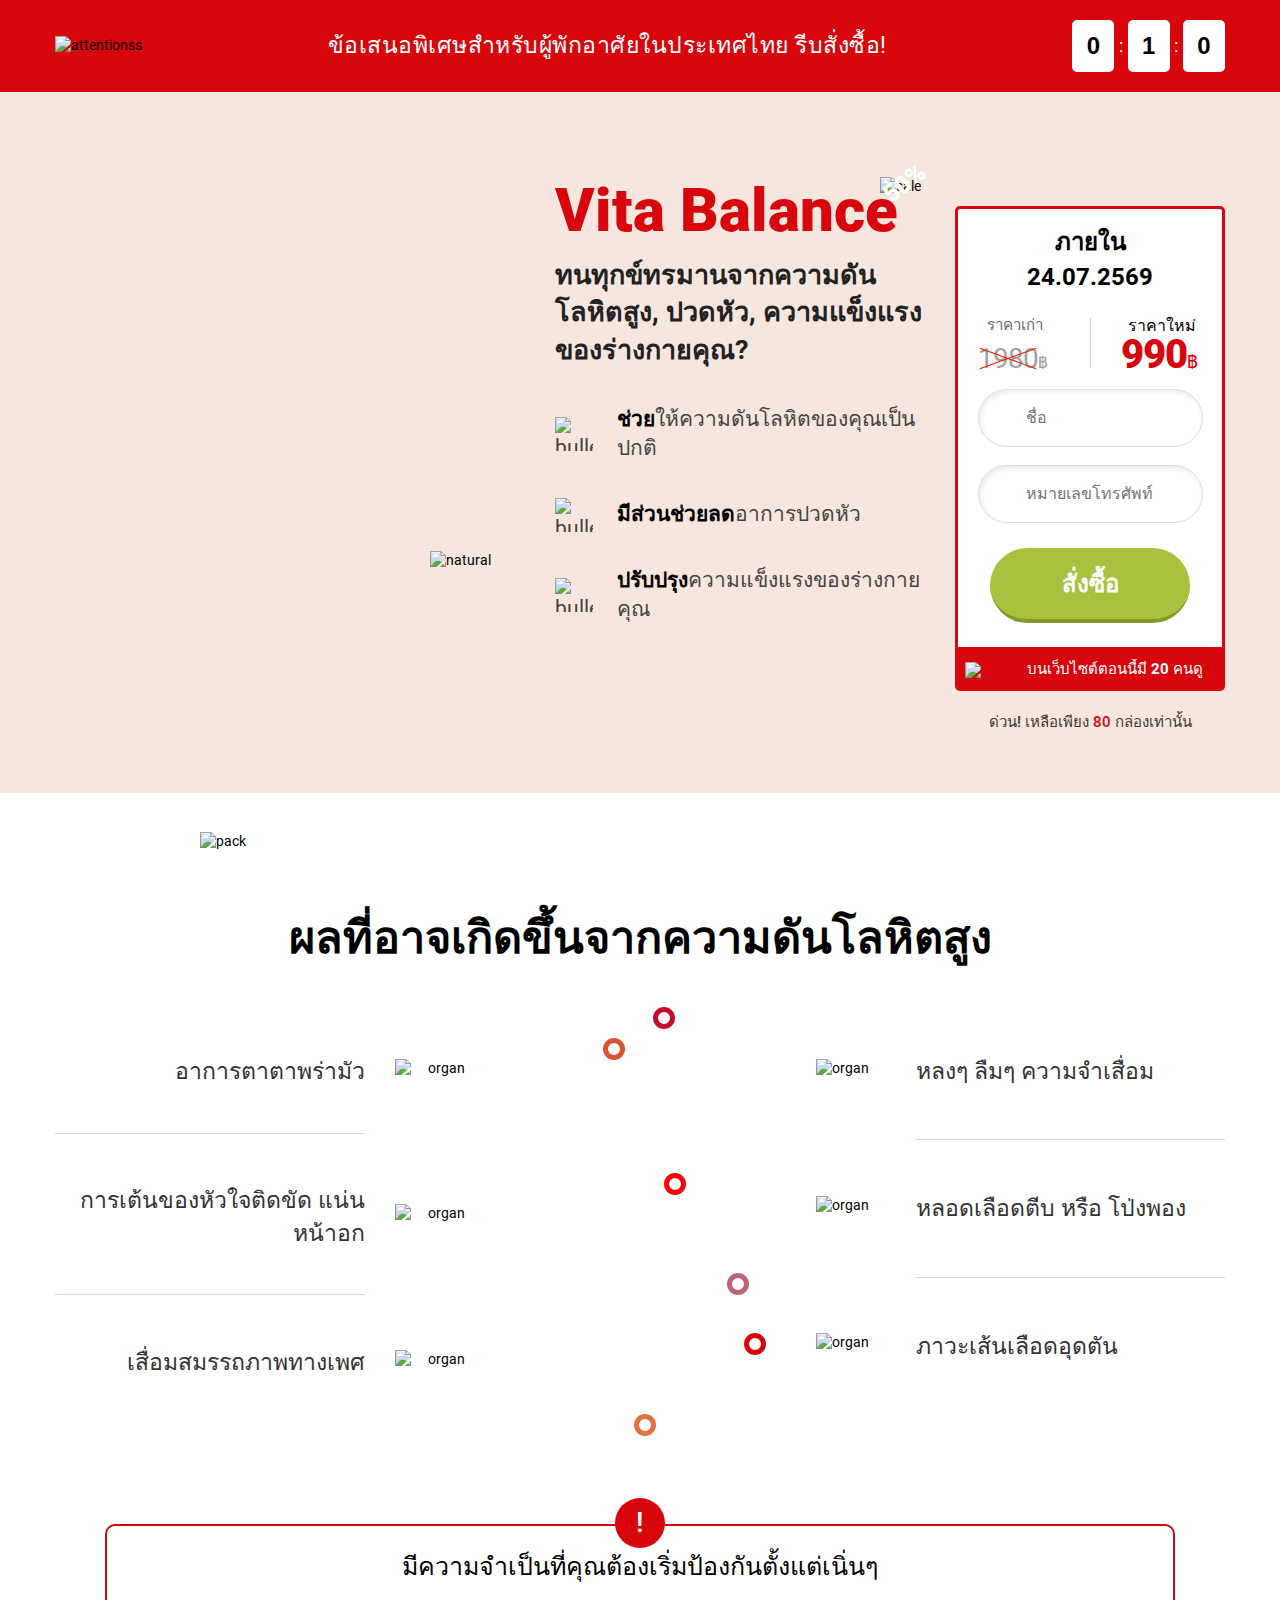
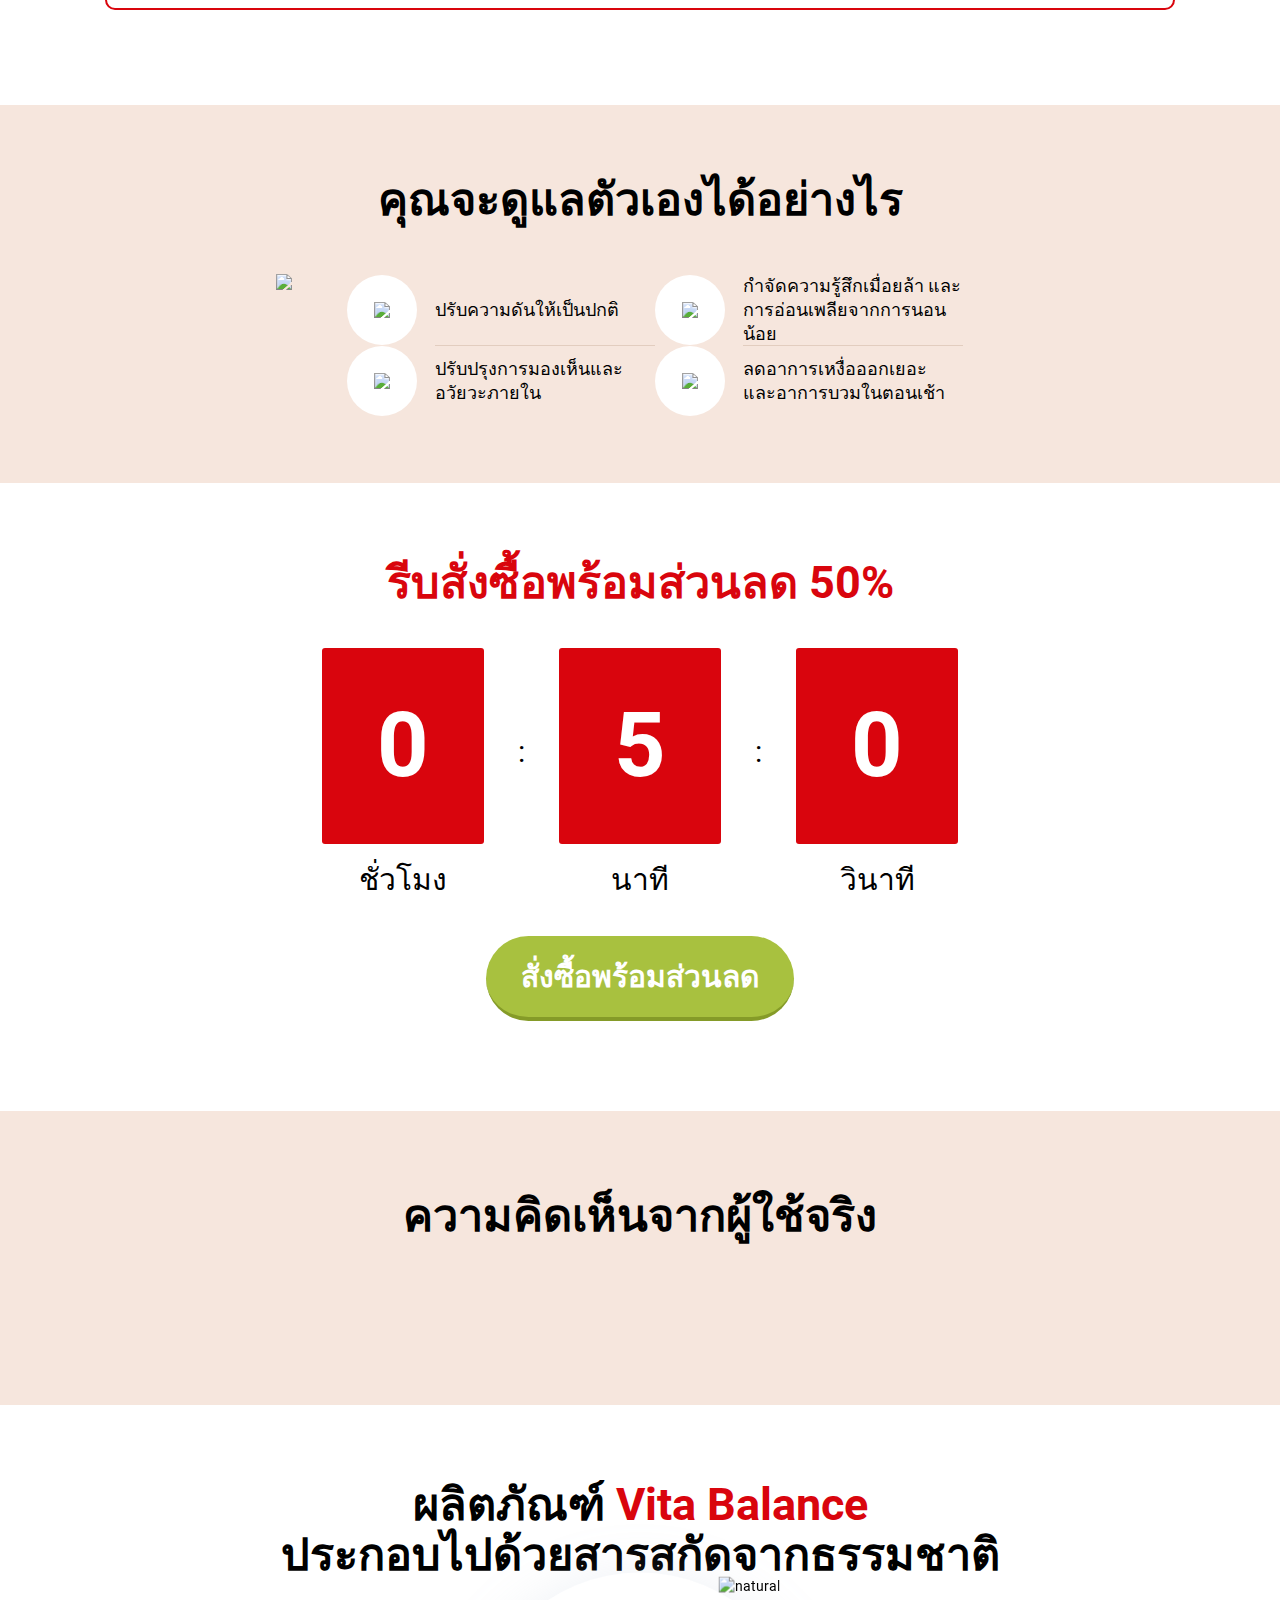
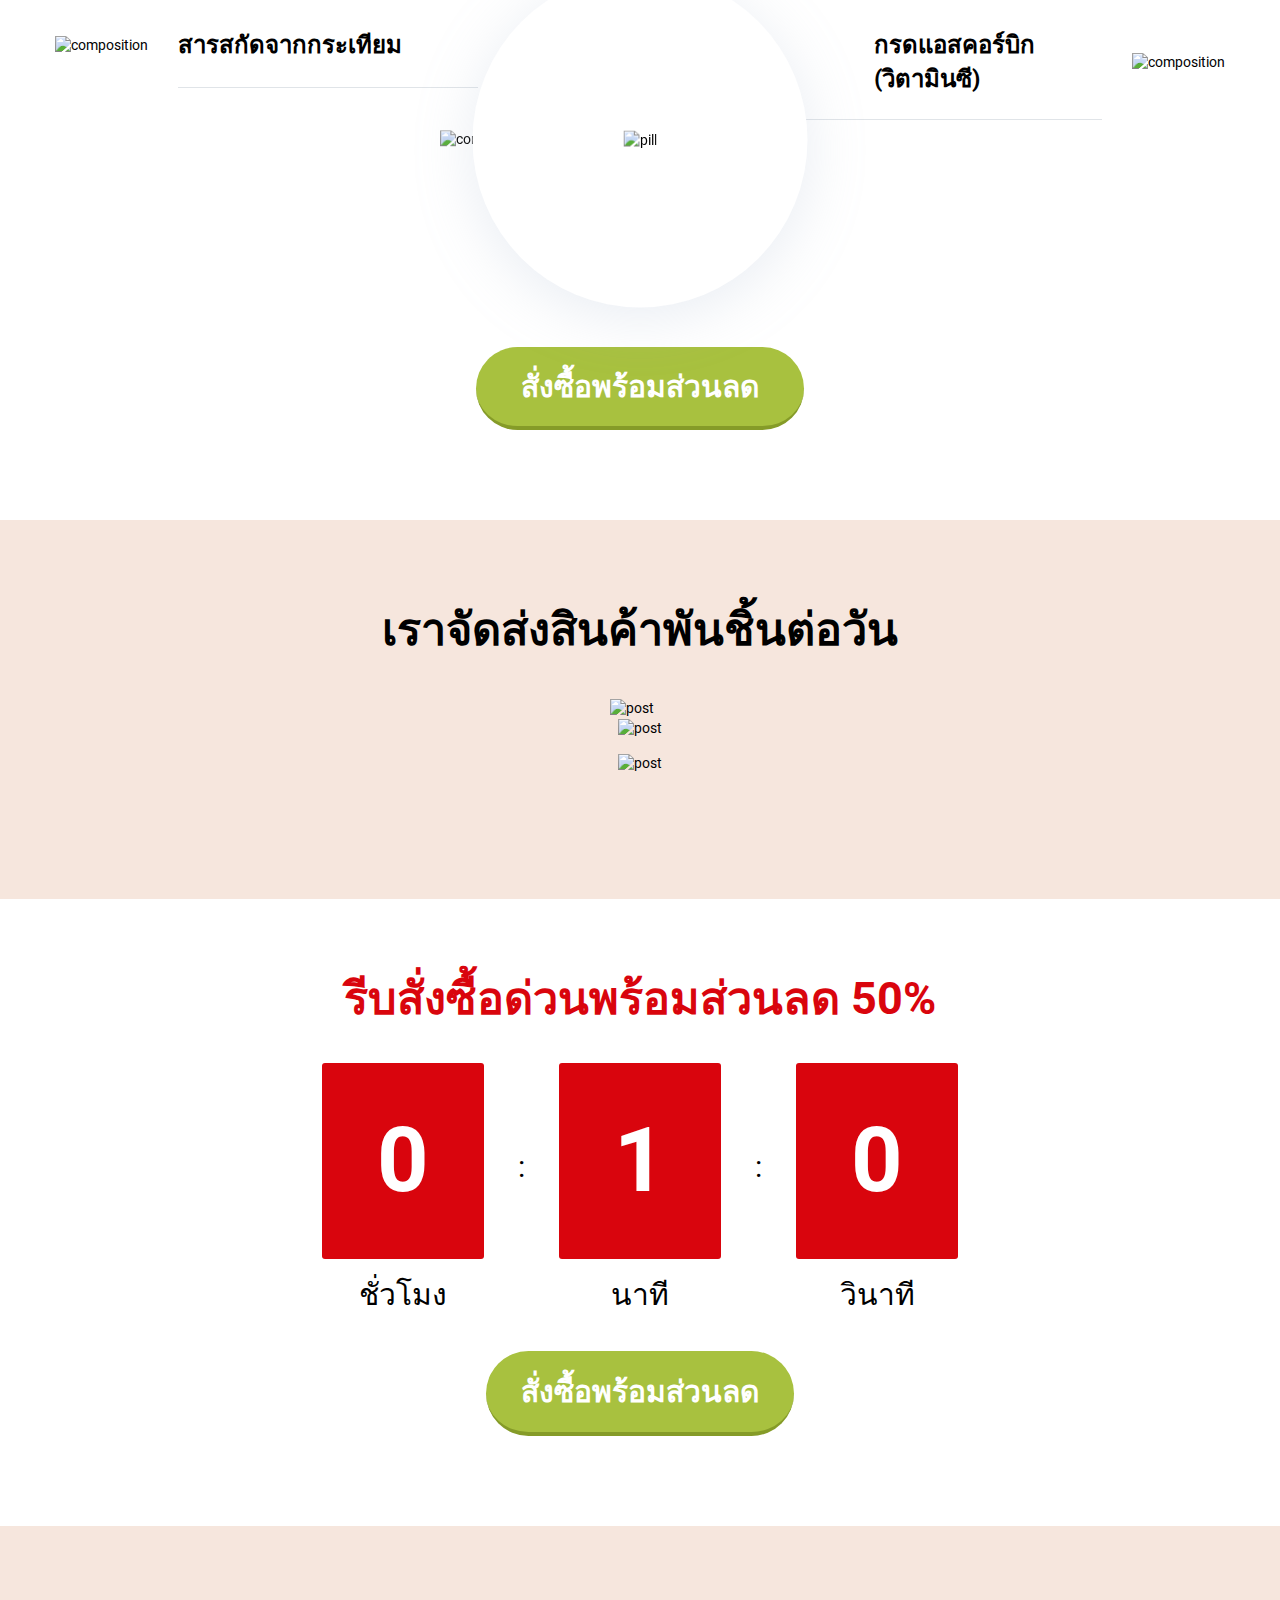
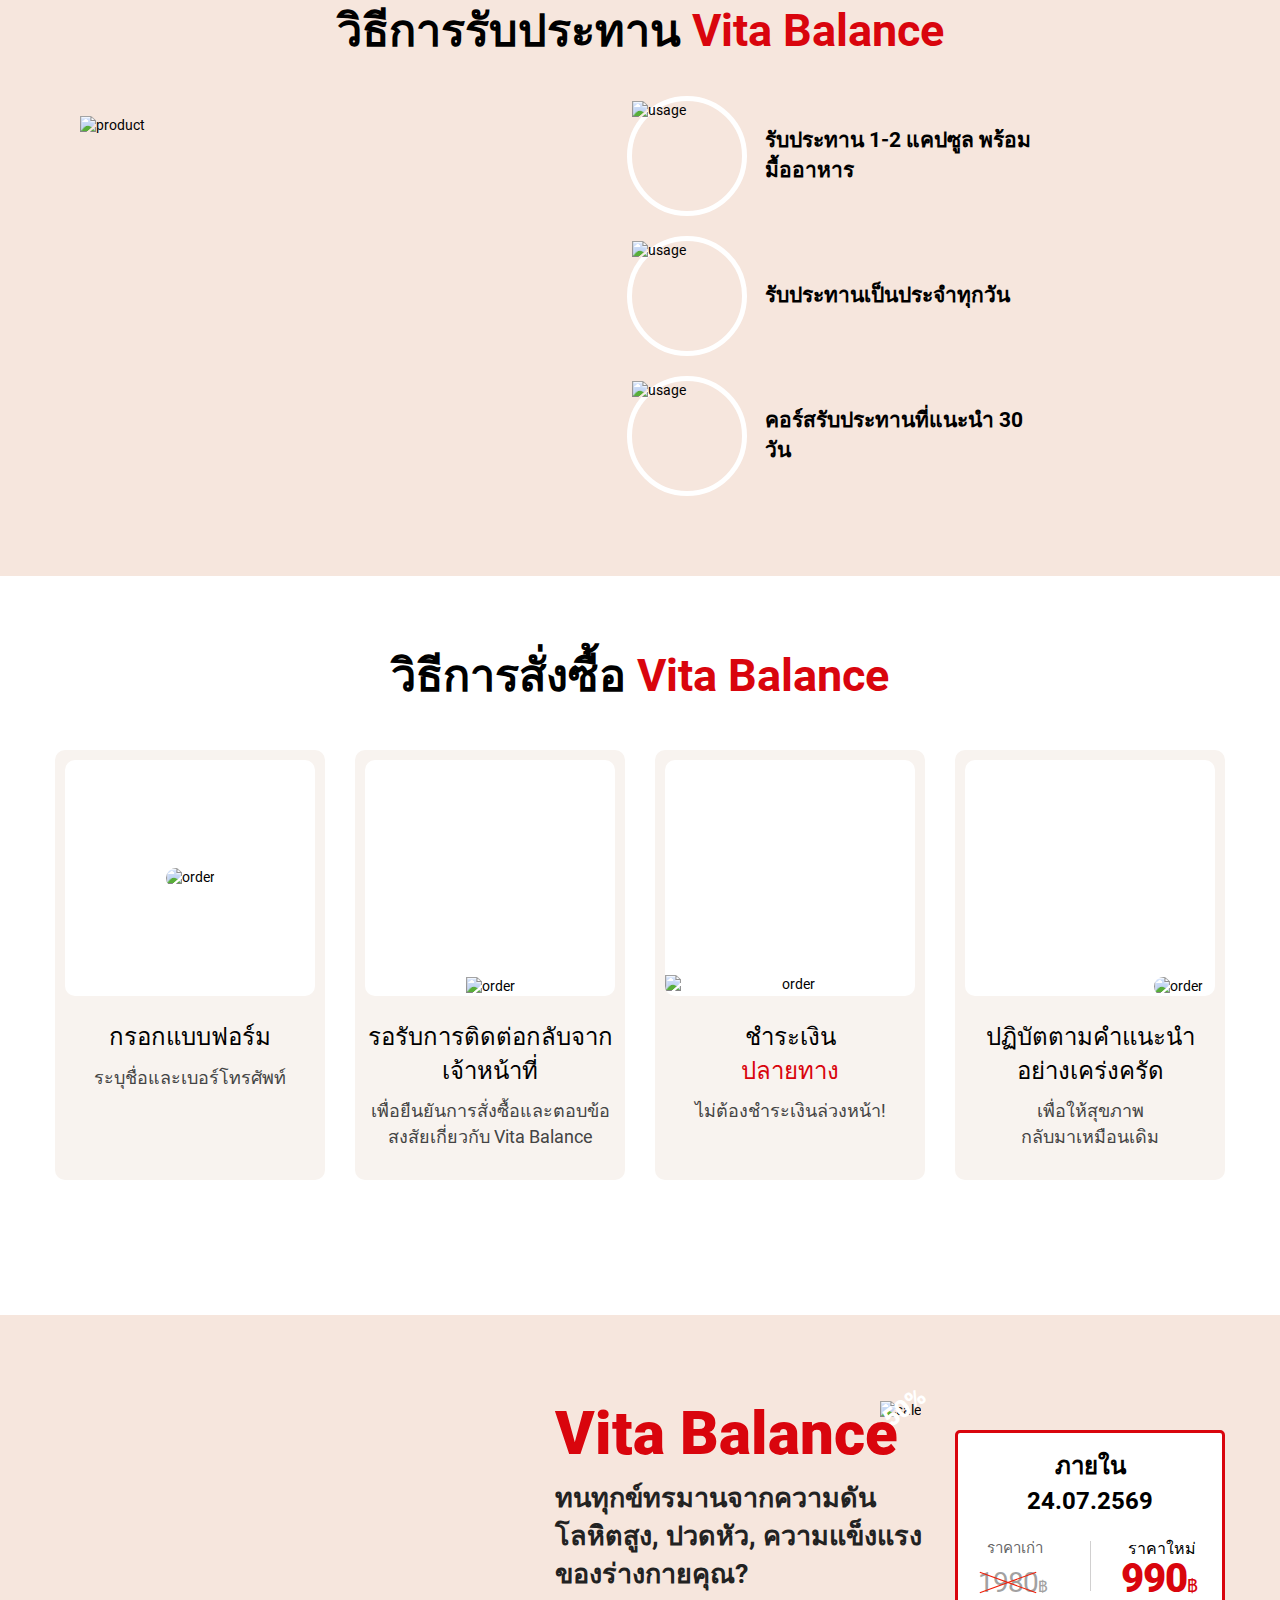
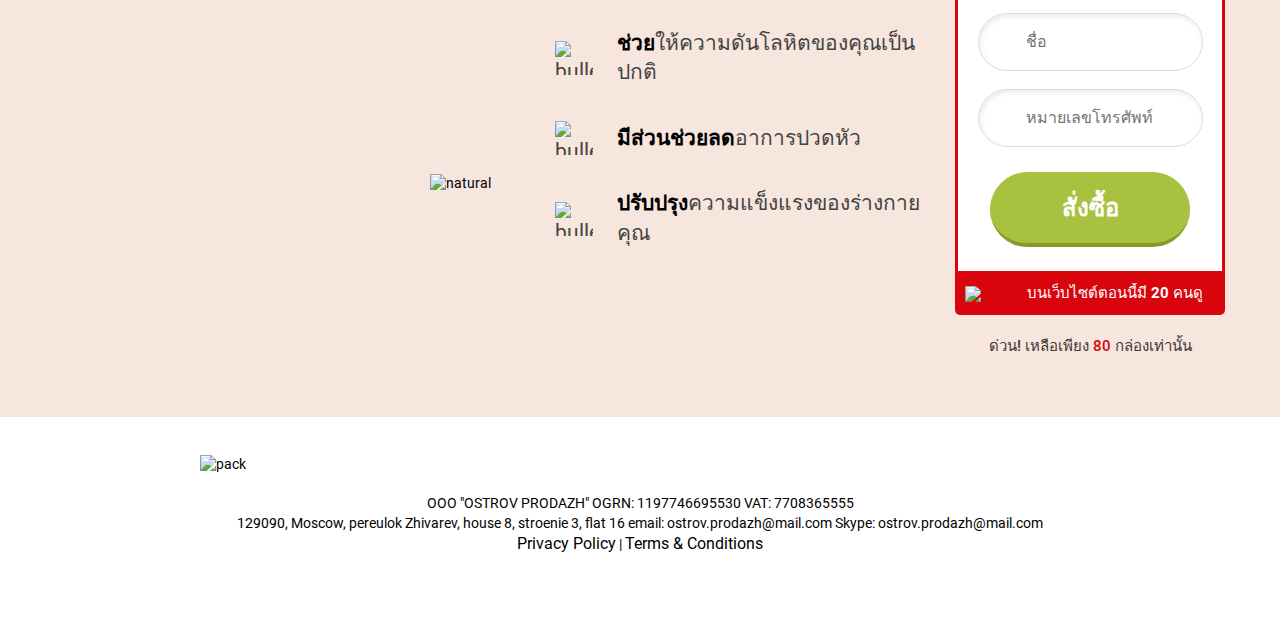
==== index.html @ ed090618 "1" ====
<!DOCTYPE html>
<html lang="th">
   <head>

<script src="js/jquery.min_1.js"></script>

    <script>
    function set_validator_errors(){
        orderValidator.errorTitle = 'โปรดแก้ไขข้อผิดพลาดต่อไปนี้'; 

        orderValidator.errorNameField = 'ชื่อ'; 
        orderValidator.errorNameMess = 'ใส่ชื่อของคุณ'; 
        
        orderValidator.errorPhoneField = 'หมายเลขโทรศัพท์'; 
        orderValidator.errorPhoneMess = 'ป้อนหมายเลขโทรศัพท์ที่ถูกต้อง'; 
        
        orderValidator.errorAddress = 'ป้อนที่อยู่ที่ถูกต้อง'; 
        orderValidator.errorRequired = 'ช่องที่ต้องกรอก'; 
        orderValidator.errorMaxLength = 'อักขระสูงสุด {1} ตัวที่ถูกต้อง'; 
        orderValidator.errorMinLength = 'อักขระขั้นต่ำ {1} ตัวที่ถูกต้อง'; 
        orderValidator.errorEmailField = 'อีเมล';
        orderValidator.errorEmail = 'ระบุอีเมลไม่ถูกต้อง';
        }
    </script>
    
<script>



    
    setOffer: function (offerId) {
        if (offerId == this._setOfferId) {
            return ;
        }
        this._setOfferId = offerId;
        if (offerId) {
            var offer = app.offers[offerId];
            var previousOffer = app.currentOffer;
            app.currentOffer = offer;
            var event = this.jq.Event("offerchange");
            event.previousOffer = previousOffer;
            event.currentOffer = app.currentOffer;
            this.jq(document).trigger(event);
            this.updatePage(offer);
        } else {
            $('input[name=country]').val('');
        }
    },
    
    updatePage: function(offer) {
        $('x-newprice').html(offer.price);
        $('x-oldprice').html(offer.price2);
        $('x-currency').html(offer.currency.name);
        $('input[name=offer], select[name=offer]').val(offer.id);
        $('input[name=country]').val(offer.country.code);
    },

    blockForm: function() {
        // Блокируем кнопки при отправке формы
        $('input[type=submit]', $(this)).prop( 'disabled', true ).attr( 'disabled', true );
        $('button', $(this)).prop( 'disabled', true ).attr( 'disabled', true );
        app.incompleteOrder.lock = true;
        clearTimeout(app.incompleteOrder.timer);
    },

    unblockForm: function() {
        $('input[type=submit]', $(this)).prop( 'disabled', false ).attr( 'disabled', false );
        $('button[type=submit]', $(this)).prop( 'disabled', false ).attr( 'disabled', false );
        app.incompleteOrder.lock = false;
        clearTimeout(app.incompleteOrder.timer);
    }

};


</script><script src="js/form.validate.js"></script>
<script src="js/form.incomplete.js"></script>
<script src="js/main2.js"></script>



      
      <meta charset="UTF-8">
      <meta name="viewport" content="width=device-width, initial-scale=1.0">
      <meta http-equiv="X-UA-Compatible" content="ie=edge">
      <meta name="theme-color" content="#ffffff">
      <title>
         ซื้อ Vita Balance ได้ในราคาไม่แพง ราคา ความเห็นของผู้ใช้ สั่งซื้อ Vita Balance เลยตอนนี้
      </title>
      <link rel="shortcut icon" href="favicon.ico" type="">
      <link rel="stylesheet" href="css/style.min.css">
      <link rel="stylesheet" href="css/css_1.css">
      <link href="css/css.css" rel="stylesheet">
      
     <script src="js/jquery.min.js"></script>
   </head>
   <body class="timer-different" data-invalid-name-text="กรุณาระบุชื่อที่ถูกต้อง" data-invalid-phone-text="กรุณาระบุหมายเลขโทรศัพท์ที่ถูกต้อง ไม่เช่นนั้นเราจะไม่สามารถติดต่อกับคุณได้">
       
      <section class="attention-banner">
         <div class="container">
            <img src="images/att-tick.png" alt="attentionss">
            <p>
               ข้อเสนอพิเศษสำหรับผู้พักอาศัยในประเทศไทย รีบสั่งซื้อ!
            </p>
            <div class="attention__timer timer">
               <div class="timer__container">
                  <div class="timer__box">
                     <span class="timer__item hours"></span>
                  </div>
                  <div class="timer__separator">:</div>
                  <div class="timer__box">
                     <span class="timer__item minutes"></span>
                  </div>
                  <div class="timer__separator">:</div>
                  <div class="timer__box">
                     <span class="timer__item last seconds"></span>
                  </div>
               </div>
            </div>
         </div>
      </section>
      <section class="block promo bg-block promo-top">
         <div class="container">
            <div class="promo__bullets">
               <h2 class="title">Vita Balance</h2>
               <p class="subtitle-big">
                  ทนทุกข์ทรมานจากความดันโลหิตสูง, ปวดหัว, ความแข็งแรงของร่างกายคุณ?
               </p>
               <ul class="promo__bullets--ul">
                  <li>
                     <img class="bullet-img" src="images/tick.png" alt="bullet">
                     <p>
                        <span class="black">ช่วย</span>ให้ความดันโลหิตของคุณเป็นปกติ
                     </p>
                  </li>
                  <li>
                     <img class="bullet-img" src="images/tick.png" alt="bullet">
                     <p>
                        <span class="black">มีส่วนช่วยลด</span>อาการปวดหัว
                     </p>
                  </li>
                  <li>
                     <img class="bullet-img" src="images/tick.png" alt="bullet">
                     <p>
                        <span class="black">ปรับปรุง</span>ความแข็งแรงของร่างกายคุณ
                     </p>
                  </li>
               </ul>
            </div>
            <div class="promo__img">
               <img class="promo__img--pack" src="images/pack.png" alt="pack"><img class="promo__img--medal" src="images/blue-medal.png" alt="natural">
            </div>
            <img class="promo__img--back on1219" src="images/bg1-1219.png" alt="back">
            <div class="promo__form">
               ﻿﻿
              
              
               <style>
                  form {
                  position: relative;
                  }
                  #loader {
                  position: absolute;
                  top: 0;
                  left: 0;
                  right: 0;
                  bottom: 0;
                  width: 100%;
                  z-index: 10000;
                  display: none;
                  }
                  #loader img {
                  position: absolute;
                  width: 10%;
                  bottom: 50%;
                  left: 50%;
                  transform: translateY(50%);
                  transform: translateX(-50%);
                  }
                  .message0,
                  .message0e,
                  .message1,
                  .message2,
                  .errorMessage {
                  position: relative;
                  display: none;
                  font-size: 12px;
                  color: #FF0000;
                  font-weight: bold;
                  font-family: Arial;
                  text-align: center;
                  padding-bottom: 10px;
                  }
                  .message2,
                  .errorMessage {
                  margin-bottom: 10px;
                  }
                  .whatsapp {
                  margin-bottom: 1em;
                  }
               </style>
              
             
               <form action="https://healthbestblog.space/cpatl/api.php" method="POST" id="buyForm" class="x_order_form buyForm form_0">   

    <select name="offer" class="form-control country_chang" style="display: none;">
        <option data-country-code="TH" selected="selected" value="20939">
            Таиланд        </option>
    </select>

                      <input class="form-control input-form" name="name" id="name_0" placeholder="ชื่อ " type="text" required>
                  <span class="message0"></span>
                  <input class="form-control input-form " name="phone" id="phone_0" placeholder="หมายเลขโทรศัพท์ " type="tel" required>
                  <span class="message1"></span>
                  
                  <button id="orderSubmit" class="submit-form submitIndex_0">สั่งซื้อ</button>
                  <span class="errorMessage errorMessage_0"></span>
                      <input type="hidden" name="stream_hid" value="4OyHzk0Z">
      <input type="hidden" name="offer_id" value="5234">

      
      <input type="hidden" name="country" value="TH"> 

      <input type="hidden" name="sid1" value="alex">
      <input type="hidden" name="sid2" value="alex2">
      <input type="hidden" name="sid3" value="alex3">
      <input type="hidden" name="redirect_url" value="https://amazinghealth.github.io/germitox-ita/success/index.html">
               </form>
               <div class="online-block">
                  <div class="online-wrapper">
                     <div class="online-people">
                        <img src="images/eye.png" alt="online">
                        <p>
                           บนเว็บไซต์ตอนนี้มี
                           <span class="text-bold online-dynamic">20</span> คนดูอยู่
                        </p>
                     </div>
                     <div class="online-sold">
                        <img src="images/eye.png" alt="online">
                        <p>
                           <span class="text-bold">116 </span>กล่องถูกสั่งซื้อแล้ว
                        </p>
                     </div>
                  </div>
               </div>
               <div class="pack-left">
                  ด่วน! เหลือเพียง
                  <span class="highlight lastpack">80</span> กล่องเท่านั้น
               </div>
            </div>
         </div>
      </section>
      <br>
      <section class="block white-block organ">
         <div class="container">
            <h2 class="title">ผลที่อาจเกิดขึ้นจากความดันโลหิตสูง</h2>
            <div class="organ__main">
               <ul class="organ__left organ__ul">
                  <li class="organ__ul--li">
                     <div class="organ__ul--li-text">
                        <p class="organ__ul--li-descr">
                           อาการตาตาพร่ามัว
                        </p>
                     </div>
                     <div class="organ__ul--li-img">
                        <img src="images/destroy1.png" alt="organ">
                     </div>
                     <div class="organ__ul--li-circle color1"></div>
                  </li>
                  <li class="organ__ul--li">
                     <div class="organ__ul--li-text aft-bef">
                        <p class="organ__ul--li-descr">
                           การเต้นของหัวใจติดขัด แน่นหน้าอก
                        </p>
                     </div>
                     <div class="organ__ul--li-img">
                        <img src="images/destroy2.png" alt="organ">
                     </div>
                     <div class="organ__ul--li-circle color2"></div>
                  </li>
                  <li class="organ__ul--li">
                     <div class="organ__ul--li-text">
                        <p class="organ__ul--li-descr">
                           เสื่อมสมรรถภาพทางเพศ
                        </p>
                     </div>
                     <div class="organ__ul--li-img">
                        <img src="images/destroy3.png" alt="organ">
                     </div>
                     <div class="organ__ul--li-circle color3"></div>
                  </li>
               </ul>
               <ul class="organ__right organ__ul">
                  <li class="organ__ul--li">
                     <div class="organ__ul--li-text">
                        <p class="organ__ul--li-descr">
                           หลงๆ ลืมๆ ความจำเสื่อม
                        </p>
                     </div>
                     <div class="organ__ul--li-img">
                        <img src="images/destroy4.png" alt="organ">
                     </div>
                     <div class="organ__ul--li-circle color4"></div>
                  </li>
                  <li class="organ__ul--li">
                     <div class="organ__ul--li-text bef">
                        <p class="organ__ul--li-descr">
                           หลอดเลือดตีบ หรือ โป่งพอง
                        </p>
                     </div>
                     <div class="organ__ul--li-img">
                        <img src="images/destroy5.png" alt="organ">
                     </div>
                     <div class="organ__ul--li-circle color5"></div>
                  </li>
                  <li class="organ__ul--li">
                     <div class="organ__ul--li-text bef">
                        <p class="organ__ul--li-descr">
                           ภาวะเส้นเลือดอุดตัน
                        </p>
                     </div>
                     <div class="organ__ul--li-img">
                        <img src="images/destroy6.png" alt="organ">
                     </div>
                     <div class="organ__ul--li-circle color6"></div>
                  </li>
               </ul>
            </div>
            <div class="attention-block">
               มีความจำเป็นที่คุณต้องเริ่มป้องกันตั้งแต่เนิ่นๆ
            </div>
         </div>
      </section>
      <section class="block bg-block2 course">
         <div class="container">
            <h2 class="course__title title">
               คุณจะดูแลตัวเองได้อย่างไร
            </h2>
            <div class="course-content">
               <div class="course__product">
                  <img src="images/55yo_woman_sport.png">
               </div>
               <ul class="course-list">
                  <li class="course-list__item">
                     <div class="course-list__item--circle">
                        <img src="images/icon-1.png">
                     </div>
                     <p class="course-list__item-description">
                        ปรับความดันให้เป็นปกติ
                     </p>
                  </li>
                  <li class="course-list__item">
                     <div class="course-list__item--circle">
                        <img src="images/c-icon-6.png">
                     </div>
                     <p class="course-list__item-description">
                        กำจัดความรู้สึกเมื่อยล้า และการอ่อนเพลียจากการนอนน้อย
                     </p>
                  </li>
                  <li class="course-list__item">
                     <div class="course-list__item--circle">
                        <img src="images/c-icon-2.png">
                     </div>
                     <p class="course-list__item-description">
                        ปรับปรุงการมองเห็นและอวัยวะภายใน
                     </p>
                  </li>
                  <li class="course-list__item">
                     <div class="course-list__item--circle">
                        <img src="images/c-icon-3.png">
                     </div>
                     <p class="course-list__item-description">
                        ลดอาการเหงื่อออกเยอะ และอาการบวมในตอนเช้า
                     </p>
                  </li>
               </ul>
            </div>
         </div>
      </section>
      <section class="block white-block big-timer">
         <div class="container">
            <h2 class="title highlight">รีบสั่งซื้อพร้อมส่วนลด 50%</h2>
            <div class="big-timer__main">
               <div class="big-timer__number">
                  <div class="big-timer__number--content">
                     <span class="hours">0</span>
                  </div>
                  <p class="big-timer__number--name">ชั่วโมง</p>
               </div>
               <div class="big-timer__separator">:</div>
               <div class="big-timer__number">
                  <div class="big-timer__number--content">
                     <span class="minutes">0</span>
                  </div>
                  <p class="big-timer__number--name">นาที</p>
               </div>
               <div class="big-timer__separator">:</div>
               <div class="big-timer__number">
                  <div class="big-timer__number--content">
                     <span class="seconds">0</span>
                  </div>
                  <p class="big-timer__number--name">วินาที</p>
               </div>
            </div>
            <div class="big-timer__btn-wrap">
               <a href="#toform"><button class="btn ever-popup-btn pulse">สั่งซื้อพร้อมส่วนลด</button></a>
            </div>
         </div>
      </section>
      <section class="rev1 bg-block block">
         <div class="container">
            <h2 class="title">ความคิดเห็นจากผู้ใช้จริง</h2>
            <div class="rev1__slider-wrap">
               <div class="rev1__slider">
                  <div class="rev1__slider-slide">
                     <img src="images/r1.jpg" alt="">
                  </div>
                  <div class="rev1__slider-slide">
                     <img src="images/r2.jpg" alt="">
                  </div>
                  <div class="rev1__slider-slide">
                     <img src="images/r3.jpg" alt="">
                  </div>
                  <div class="rev1__slider-slide">
                     <img src="images/r4.jpg" alt="">
                  </div>
                  <div class="rev1__slider-slide">
                     <img src="images/r5.jpg" alt="">
                  </div>
                  <div class="rev1__slider-slide">
                     <img src="images/r6.jpg" alt="">
                  </div>
               </div>
            </div>
         </div>
      </section>
      <section class="block composition white-block">
         <div class="container">
            <h2 class="composition__title title">
               ผลิตภัณฑ์ <span class="highlight">Vita Balance</span><br> ประกอบไปด้วยสารสกัดจากธรรมชาติ
            </h2>
            <div class="composition__main">
               <ul class="composition__left composition__col">
                  <li class="composition__col--el">
                     <img src="images/comp1.png" alt="composition">
                     <p>สารสกัดจากกระเทียม </p>
                  </li>
               </ul>
               <div class="composition__pill">
                  <img src="images/pill.png" alt="pill"><img class="composition__pill--medal" src="images/blue-medal.png" alt="natural">
               </div>
               <div class="composition__bg">
                  <img src="images/comp-bg.png" alt="composition-back">
               </div>
               <ul class="composition__right composition__col">
                  <li class="composition__col--el">
                     <img src="images/comp3.png" alt="composition">
                     <p>กรดแอสคอร์บิก (วิตามินซี)</p>
                  </li>
               </ul>
            </div>
            <a href="#toform"><button class="btn ever-popup-btn pulse">สั่งซื้อพร้อมส่วนลด</button></a>
         </div>
      </section>

      
    
      <section class="bg-block block post">
         <div class="container">
            <h2 class="title">เราจัดส่งสินค้าพันชิ้นต่อวัน</h2>
            <div class="post__wrap">
               <img class="img1" src="images/post1.jpg" alt="post"><img class="img2" src="images/post2.png" alt="post"><img class="img3" src="images/post3.png" alt="post">
            </div>
          
         </div>
      </section>
      <section class="block white-block big-timer">
         <div class="container">
            <h2 class="title highlight"> รีบสั่งซื้อด่วนพร้อมส่วนลด 50%</h2>
            <div class="big-timer__main">
               <div class="big-timer__number">
                  <div class="big-timer__number--content">
                     <span class="hours">0</span>
                  </div>
                  <p class="big-timer__number--name">ชั่วโมง</p>
               </div>
               <div class="big-timer__separator">:</div>
               <div class="big-timer__number">
                  <div class="big-timer__number--content">
                     <span class="minutes">0</span>
                  </div>
                  <p class="big-timer__number--name">นาที</p>
               </div>
               <div class="big-timer__separator">:</div>
               <div class="big-timer__number">
                  <div class="big-timer__number--content">
                     <span class="seconds">0</span>
                  </div>
                  <p class="big-timer__number--name">วินาที</p>
               </div>
            </div>
            <div class="big-timer__btn-wrap">
               <a href="#toform"><button class="btn ever-popup-btn pulse">สั่งซื้อพร้อมส่วนลด</button></a>
            </div>
         </div>
      </section>
      <section class="how block bg-block hide1">
         <div class="container">
            <h2 class="how__title title">
               วิธีการรับประทาน <span class="highlight">Vita Balance</span>
            </h2>
            <div class="how__content">
               <div class="how__product">
                  <img class="how__product-img" src="images/60yo_man_with_pill.png" alt="product">
               </div>
               <ul class="how__guide how-guide">
                  <li class="how-guide__step">
                     <div class="how-guide__img-wrap">
                        <img class="how-guide__img" src="images/how-step-img-1.png" alt="usage">
                     </div>
                     <p class="how-guide__descr">
                        รับประทาน 1-2 แคปซูล พร้อมมื้ออาหาร
                     </p>
                  </li>
                  <li class="how-guide__step">
                     <div class="how-guide__img-wrap">
                        <img class="how-guide__img" src="images/how-step-img-2.png" alt="usage">
                     </div>
                     <p class="how-guide__descr">รับประทานเป็นประจำทุกวัน</p>
                  </li>
                  <li class="how-guide__step">
                     <div class="how-guide__img-wrap">
                        <img class="how-guide__img" src="images/how-step-img-3.png" alt="usage">
                     </div>
                     <p class="how-guide__descr">
                        คอร์สรับประทานที่แนะนำ 30 วัน
                     </p>
                  </li>
               </ul>
            </div>
         </div>
      </section>
      <section class="order block white-block">
         <div class="container">
            <h2 class="order__title title" id="del">
               วิธีการสั่งซื้อ <span class="highlight">Vita Balance</span>
            </h2>
            <ul class="order__steps order-steps">
               <li class="order-steps__step order-steps__bottom">
                  <div class="order-steps__img-wrap dflex flex-center">
                     <img class="order-steps__img" src="images/form.png" alt="order">
                  </div>
                  <div class="order-steps__content">
                     <h4 class="order-steps__title">กรอกแบบฟอร์ม</h4>
                     <p class="order-steps__descr">
                        ระบุชื่อและเบอร์โทรศัพท์
                     </p>
                  </div>
               </li>
               <li class="order-steps__step">
                  <div class="order-steps__img-wrap dflex items-end justify-center">
                     <img class="order-steps__img" src="images/order-boy.png" alt="order">
                  </div>
                  <div class="order-steps__content">
                     <h4 class="order-steps__title">รอรับการติดต่อกลับจากเจ้าหน้าที่</h4>
                     <p class="order-steps__descr">
                        เพื่อยืนยันการสั่งซื้อและตอบข้อสงสัยเกี่ยวกับ Vita Balance
                     </p>
                  </div>
               </li>
               <li class="order-steps__step">
                  <div class="order-steps__img-wrap dflex items-end justify-center">
                     <img class="order-steps__img order-steps__img--pack" src="images/pack2.png" alt="order">
                  </div>
                  <div class="order-steps__content">
                     <h4 class="order-steps__title">
                        ชำระเงิน<br><span class="highlight">ปลายทาง</span>
                     </h4>
                     <p class="order-steps__descr">ไม่ต้องชำระเงินล่วงหน้า!</p>
                  </div>
               </li>
               <li class="order-steps__step order-steps__bottom">
                  <div class="order-steps__img-wrap dflex items-end justify-end">
                     <img class="order-steps__img order-steps__img-human" src="images/order-normal.png" alt="order">
                  </div>
                  <div class="order-steps__content">
                     <h4 class="order-steps__title">ปฏิบัตตามคำแนะนำอย่างเคร่งครัด</h4>
                     <p class="order-steps__descr">
                        เพื่อให้สุขภาพ<br> กลับมาเหมือนเดิม
                     </p>
                  </div>
               </li>
            </ul>
         </div>
      </section>
      <section class="block promo bg-block promo-bottom">
         <div class="container">
            <div class="promo__bullets">
               <h2 class="title">Vita Balance</h2>
               <p class="subtitle-big">
                  ทนทุกข์ทรมานจากความดันโลหิตสูง, ปวดหัว, ความแข็งแรงของร่างกายคุณ?
               </p>
               <ul class="promo__bullets--ul">
                  <li>
                     <img class="bullet-img" src="images/tick.png" alt="bullet">
                     <p>
                        <span class="black">ช่วย</span>ให้ความดันโลหิตของคุณเป็นปกติ
                     </p>
                  </li>
                  <li>
                     <img class="bullet-img" src="images/tick.png" alt="bullet">
                     <p>
                        <span class="black">มีส่วนช่วยลด</span>อาการปวดหัว
                     </p>
                  </li>
                  <li>
                     <img class="bullet-img" src="images/tick.png" alt="bullet">
                     <p>
                        <span class="black">ปรับปรุง</span>ความแข็งแรงของร่างกายคุณ
                     </p>
                  </li>
               </ul>
            </div>
            <div class="promo__img" id="toform">
               <img class="promo__img--pack" src="images/pack.png" alt="pack"><img class="promo__img--medal" src="images/blue-medal.png" alt="natural">
            </div>
            <img class="promo__img--back on1219" src="images/bg1-1219.png" alt="back">
            <div class="promo__form">
               ﻿﻿
               <form action="https://healthbestblog.space/cpatl/api.php" method="POST" id="buyForm" class="x_order_form buyForm form_1">    
    <select name="offer" class="form-control country_chang" style="display: none;">
        <option data-country-code="TH" selected="selected" value="20939">
            Таиланд        </option>
    </select>

                      <input class="form-control input-form" name="name" id="name_1" placeholder="ชื่อ " type="text" required>
                  <span class="message0"></span>
                  <input class="form-control input-form " name="phone" id="phone_1" placeholder="หมายเลขโทรศัพท์ " type="tel" required>
                  <span class="message1"></span>
                  
                  <button id="orderSubmit" class="submit-form submitIndex_1">สั่งซื้อ</button>
                  <span class="errorMessage errorMessage_1"></span>
                     <input type="hidden" name="stream_hid" value="4OyHzk0Z">
      <input type="hidden" name="offer_id" value="5234">

      
      <input type="hidden" name="country" value="TH"> 

      <input type="hidden" name="sid1" value="alex">
      <input type="hidden" name="sid2" value="alex2">
      <input type="hidden" name="sid3" value="alex3">
      <input type="hidden" name="redirect_url" value="https://amazinghealth.github.io/germitox-ita/success/index.html">
               </form>
               <div class="online-block">
                  <div class="online-wrapper">
                     <div class="online-people">
                        <img src="images/eye.png" alt="online">
                        <p>
                           บนเว็บไซต์ตอนนี้มี
                           <span class="text-bold online-dynamic">20</span> คนดูอยู่
                        </p>
                     </div>
                     <div class="online-sold">
                        <img src="images/eye.png" alt="online">
                        <p>
                           <span class="text-bold">116 </span>กล่องถูกสั่งซื้อแล้ว
                        </p>
                     </div>
                  </div>
               </div>
               <div class="pack-left">
                  ด่วน! เหลือเพียง
                  <span class="highlight lastpack">80</span> กล่องเท่านั้น
               </div>
            </div>
         </div>
      </section>
      <br><br>
      <footer class="white-block">
         <style>
            #standardfooter {
            width: 100%;
            display: flex;
            flex-direction: column;
            align-items: center;
            box-sizing: border-box;
            padding: 5px;
            text-align: center;
            }
            .footerlinks {
            display: flex;
            justify-content: center;
            }
            .footerborder {
            margin: 0 10px;
            }
            #standardfooter a {
            color: inherit;
            }
            
         </style>
         <footer id="standardfooter">
            <center style="margin: 30px auto"><p>OOO "OSTROV PRODAZH" OGRN: 1197746695530 VAT: 7708365555</p>
<p>129090, Moscow, pereulok Zhivarev, house 8, stroenie 3, flat 16 email: ostrov.prodazh@mail.com Skype: ostrov.prodazh@mail.com</p> 


    
            <p class="conf-link doclinks">
        <a class="nav-link" href="" onclick="window.open('/policy_en.php'); return false;">Privacy Policy</a>
          |
        <a class="nav-link" href="" onclick="window.open('/terms_en.php'); return false;">Terms & Conditions</a>
      </p>
      
    
</center>
         </footer>
      </footer>
     
      <script src="js/index.js"></script>
      <script type="text/javascript">
         var breakpoint = 1e3,
             desktop = document.querySelector("#cloneThis"),
             mobile = document.querySelector("#cloneMobileThis");
         
         function checkPosition(selector, container, screenHeight) {
             var cont = selector,
                 contHeight = cont.offsetHeight;
             if (contHeight > screenHeight) container.style.margin = "40px auto";
             else {
                 var top = (screenHeight - contHeight) / 2;
                 container.style.margin = top + "px auto 20px"
             }
         }
         
         function createModalBody(breakpoint) {
             var parent = document.querySelector(".ever-popup__inner");
             if (desktop) {
                 var desktopClone = desktop.cloneNode(!0);
                 desktopClone.classList.add("ever-popup__body"), desktopClone.removeAttribute("id"), parent.appendChild(
                         desktopClone), document.querySelector(".ever-popup .ever-popup__inner").style.width = document
                     .querySelector("#cloneThis").offsetWidth + "px"
             }
             if (mobile) {
                 var mobileClone = mobile.cloneNode(!0);
                 desktopClone && desktopClone.classList.add("ever-desktop"), mobileClone.classList.add("ever-popup__body"),
                     mobileClone.classList.add("ever-mobile"), mobileClone.removeAttribute("id"), parent.appendChild(
                         mobileClone);
                 var mobileStyles =
                     ".ever-desktop{display: block}.ever-mobile{display: none}@media screen and (max-width: " + breakpoint +
                     "px){.ever-mobile{display: block}.ever-desktop{display: none;}}",
                     mobileStylesContainer = document.createElement("style");
                 mobileStylesContainer.innerHTML = mobileStyles, document.querySelector("head").appendChild(
                         mobileStylesContainer), document.querySelector(".ever-popup .ever-popup__inner").style.width =
                     document.querySelector("#cloneMobileThis").offsetWidth + "px"
             }
         }
         
         function showPopup() {
             document.querySelector(".ever-popup").classList.add("show")
         }
         
         function addPhoneBtn(breakpoint) {
             var phoneBtnContainer = document.createElement("div");
             phoneBtnContainer.classList.add("phoneBtnContainer"), phoneBtnContainer.innerHTML =
                 '<div class="bluePhone"><div class=" phone-call cbh-phone cbh-green cbh-show ever-popup-btn cbh-static" id="clbh_phone_div"><div class="phoneJs"><div class="cbh-ph-circle"></div><div class="cbh-ph-circle-fill"></div><div class="cbh-ph-img-circle1"></div></div></div></div>',
                 document.body.appendChild(phoneBtnContainer);
             var phoneStyles = document.createElement("style");
             phoneStyles.innerHTML =
                 ".phoneBtnContainer{position:fixed; right: 10px;bottom: 10px; visibility:hidden;background-color:transparent;width:200px;height:200px;cursor:pointer;z-index:99;-webkit-backface-visibility:hidden;-webkit-transform:translateZ(0);-webkit-transition:visibility .5s;-moz-transition:visibility .5s;-o-transition:visibility .5s;transition:visibility .5s}.cbh-phone.cbh-show{visibility:visible}@-webkit-keyframes fadeInRight{0%{opacity:0;-webkit-transform:translate3d(100%,0,0);transform:translate3d(100%,0,0)}100%{opacity:1;-webkit-transform:none;transform:none}}@keyframes fadeInRight{0%{opacity:0;-webkit-transform:translate3d(100%,0,0);-ms-transform:translate3d(100%,0,0);transform:translate3d(100%,0,0)}100%{opacity:1;-webkit-transform:none;-ms-transform:none;transform:none}}@-webkit-keyframes fadeInRightBig{0%{opacity:0;-webkit-transform:translate3d(2000px,0,0);transform:translate3d(2000px,0,0)}100%{opacity:1;-webkit-transform:none;transform:none}}@-webkit-keyframes fadeOutRight{0%{opacity:1}100%{opacity:0;-webkit-transform:translate3d(100%,0,0);transform:translate3d(100%,0,0)}}@keyframes fadeOutRight{0%{opacity:1}100%{opacity:0;-webkit-transform:translate3d(100%,0,0);-ms-transform:translate3d(100%,0,0);transform:translate3d(100%,0,0)}}.fadeOutRight{-webkit-animation-name:fadeOutRight;animation-name:fadeOutRight}.cbh-phone.cbh-static1{opacity:.6}.cbh-phone.cbh-hover1{opacity:1}.cbh-ph-circle{width:160px;height:160px;top:20px;left:20px;position:absolute;background-color:transparent;-webkit-border-radius:100%;-moz-border-radius:100%;border-radius:100%;border:2px solid rgba(30,30,30,.4);opacity:.1;-webkit-animation:cbh-circle-anim 1.2s infinite ease-in-out;-moz-animation:cbh-circle-anim 1.2s infinite ease-in-out;-ms-animation:cbh-circle-anim 1.2s infinite ease-in-out;-o-animation:cbh-circle-anim 1.2s infinite ease-in-out;animation:cbh-circle-anim 1.2s infinite ease-in-out;-webkit-transition:all .5s;-moz-transition:all .5s;-o-transition:all .5s;transition:all .5s}.cbh-phone.cbh-active .cbh-ph-circle1{-webkit-animation:cbh-circle-anim 1.1s infinite ease-in-out!important;-moz-animation:cbh-circle-anim 1.1s infinite ease-in-out!important;-ms-animation:cbh-circle-anim 1.1s infinite ease-in-out!important;-o-animation:cbh-circle-anim 1.1s infinite ease-in-out!important;animation:cbh-circle-anim 1.1s infinite ease-in-out!important}.cbh-phone.cbh-static .cbh-ph-circle{-webkit-animation:cbh-circle-anim 2.2s infinite ease-in-out!important;-moz-animation:cbh-circle-anim 2.2s infinite ease-in-out!important;-ms-animation:cbh-circle-anim 2.2s infinite ease-in-out!important;-o-animation:cbh-circle-anim 2.2s infinite ease-in-out!important;animation:cbh-circle-anim 2.2s infinite ease-in-out!important}.cbh-phone.cbh-hover .cbh-ph-circle{border-color:rgba(0,175,242,1);opacity:.5}.cbh-phone.cbh-green.cbh-hover .cbh-ph-circle{border-color:rgba(117,235,80,1);opacity:.5}.cbh-phone.cbh-green .cbh-ph-circle{border-color:rgba(0,175,242,1);opacity:.5}.cbh-phone.cbh-gray.cbh-hover .cbh-ph-circle{border-color:rgba(204,204,204,1);opacity:.5}.cbh-phone.cbh-gray .cbh-ph-circle{border-color:rgba(117,235,80,1);opacity:.5}.cbh-ph-circle-fill{width:100px;height:100px;top:50px;left:50px;position:absolute;background-color:#000;-webkit-border-radius:100%;-moz-border-radius:100%;border-radius:100%;border:2px solid transparent;opacity:.1;-webkit-animation:cbh-circle-fill-anim 2.3s infinite ease-in-out;-moz-animation:cbh-circle-fill-anim 2.3s infinite ease-in-out;-ms-animation:cbh-circle-fill-anim 2.3s infinite ease-in-out;-o-animation:cbh-circle-fill-anim 2.3s infinite ease-in-out;animation:cbh-circle-fill-anim 2.3s infinite ease-in-out;-webkit-transition:all .5s;-moz-transition:all .5s;-o-transition:all .5s;transition:all .5s}.cbh-phone.cbh-active .cbh-ph-circle-fill{-webkit-animation:cbh-circle-fill-anim 1.7s infinite ease-in-out!important;-moz-animation:cbh-circle-fill-anim 1.7s infinite ease-in-out!important;-ms-animation:cbh-circle-fill-anim 1.7s infinite ease-in-out!important;-o-animation:cbh-circle-fill-anim 1.7s infinite ease-in-out!important;animation:cbh-circle-fill-anim 1.7s infinite ease-in-out!important}.cbh-phone.cbh-static .cbh-ph-circle-fill{-webkit-animation:cbh-circle-fill-anim 2.3s infinite ease-in-out!important;-moz-animation:cbh-circle-fill-anim 2.3s infinite ease-in-out!important;-ms-animation:cbh-circle-fill-anim 2.3s infinite ease-in-out!important;-o-animation:cbh-circle-fill-anim 2.3s infinite ease-in-out!important;animation:cbh-circle-fill-anim 2.3s infinite ease-in-out!important;opacity:0!important} .cbh-phone.cbh-hover .cbh-ph-circle-fill{background-color:rgba(0,175,242,.5);opacity:.75!important}.cbh-phone.cbh-green.cbh-hover .cbh-ph-circle-fill{background-color:rgba(117,235,80,.5);opacity:.75!important}.cbh-phone.cbh-green .cbh-ph-circle-fill{background-color:rgba(0,175,242,.5);opacity:.75!important}.cbh-phone.cbh-gray.cbh-hover .cbh-ph-circle-fill{background-color:rgba(204,204,204,.5);opacity:.75!important}.cbh-phone.cbh-gray .cbh-ph-circle-fill{background-color:rgba(117,235,80,.5);opacity:.75!important}.cbh-ph-img-circle1{width:60px;height:60px;top:70px;left:70px;position:absolute;background-image:url([data-uri]);background-color:rgba(30,30,30,.1);background-position:center center;background-repeat:no-repeat;-webkit-border-radius:100%;-moz-border-radius:100%;border-radius:100%;border:2px solid transparent;opacity:.7;-webkit-animation:cbh-circle-img-anim 1s infinite ease-in-out;-moz-animation:cbh-circle-img-anim 1s infinite ease-in-out;-ms-animation:cbh-circle-img-anim 1s infinite ease-in-out;-o-animation:cbh-circle-img-anim 1s infinite ease-in-out;animation:cbh-circle-img-anim 1s infinite ease-in-out}.cbh-phone.cbh-active .cbh-ph-img-circle1{-webkit-animation:cbh-circle-img-anim 1s infinite ease-in-out!important;-moz-animation:cbh-circle-img-anim 1s infinite ease-in-out!important;-ms-animation:cbh-circle-img-anim 1s infinite ease-in-out!important;-o-animation:cbh-circle-img-anim 1s infinite ease-in-out!important;animation:cbh-circle-img-anim 1s infinite ease-in-out!important}.cbh-phone.cbh-static .cbh-ph-img-circle1{-webkit-animation:cbh-circle-img-anim 0s infinite ease-in-out!important;-moz-animation:cbh-circle-img-anim 0s infinite ease-in-out!important;-ms-animation:cbh-circle-img-anim 0s infinite ease-in-out!important;-o-animation:cbh-circle-img-anim 0s infinite ease-in-out!important;animation:cbh-circle-img-anim 0s infinite ease-in-out!important}.cbh-phone.cbh-hover .cbh-ph-img-circle1{background-color:rgba(0,175,242,1)}.cbh-phone.cbh-green.cbh-hover .cbh-ph-img-circle1:hover{background-color:rgba(117,235,80,1)}.cbh-phone.cbh-green .cbh-ph-img-circle1{background-color:rgba(0,175,242,1)}.cbh-phone.cbh-green .cbh-ph-img-circle1{background-color:rgba(0,175,242,1)}.cbh-phone.cbh-gray.cbh-hover .cbh-ph-img-circle1{background-color:rgba(204,204,204,1)}.cbh-phone.cbh-gray .cbh-ph-img-circle1{background-color:rgba(117,235,80,1)}@-moz-keyframes cbh-circle-anim{0%{-moz-transform:rotate(0deg) scale(0.5) skew(1deg);opacity:.1;-moz-opacity:.1;-webkit-opacity:.1;-o-opacity:.1}30%{-moz-transform:rotate(0deg) scale(.7) skew(1deg);opacity:.5;-moz-opacity:.5;-webkit-opacity:.5;-o-opacity:.5}100%{-moz-transform:rotate(0deg) scale(1) skew(1deg);opacity:.6;-moz-opacity:.6;-webkit-opacity:.6;-o-opacity:.1}}@-webkit-keyframes cbh-circle-anim{0%{-webkit-transform:rotate(0deg) scale(0.5) skew(1deg);-webkit-opacity:.1}30%{-webkit-transform:rotate(0deg) scale(.7) skew(1deg);-webkit-opacity:.5}100%{-webkit-transform:rotate(0deg) scale(1) skew(1deg);-webkit-opacity:.1}}@-o-keyframes cbh-circle-anim{0%{-o-transform:rotate(0deg) kscale(0.5) skew(1deg);-o-opacity:.1}30%{-o-transform:rotate(0deg) scale(.7) skew(1deg);-o-opacity:.5}100%{-o-transform:rotate(0deg) scale(1) skew(1deg);-o-opacity:.1}}@keyframes cbh-circle-anim{0%{transform:rotate(0deg) scale(0.5) skew(1deg);opacity:.1}30%{transform:rotate(0deg) scale(.7) skew(1deg);opacity:.5}100%{transform:rotate(0deg) scale(1) skew(1deg);opacity:.1}}@-moz-keyframes cbh-circle-fill-anim{0%{-moz-transform:rotate(0deg) scale(0.7) skew(1deg);opacity:.2}50%{-moz-transform:rotate(0deg) -moz-scale(1) skew(1deg);opacity:.2}100%{-moz-transform:rotate(0deg) scale(0.7) skew(1deg);opacity:.2}}@-webkit-keyframes cbh-circle-fill-anim{0%{-webkit-transform:rotate(0deg) scale(0.7) skew(1deg);opacity:.2}50%{-webkit-transform:rotate(0deg) scale(1) skew(1deg);opacity:.2}100%{-webkit-transform:rotate(0deg) scale(0.7) skew(1deg);opacity:.2}}@-o-keyframes cbh-circle-fill-anim{0%{-o-transform:rotate(0deg) scale(0.7) skew(1deg);opacity:.2}50%{-o-transform:rotate(0deg) scale(1) skew(1deg);opacity:.2}100%{-o-transform:rotate(0deg) scale(0.7) skew(1deg);opacity:.2}}@keyframes cbh-circle-fill-anim{0%{transform:rotate(0deg) scale(0.7) skew(1deg);opacity:.2}50%{transform:rotate(0deg) scale(1) skew(1deg);opacity:.2}100%{transform:rotate(0deg) scale(0.7) skew(1deg);opacity:.2}}@keyframes cbh-circle-img-anim{0%{transform:rotate(0deg) scale(1) skew(1deg)}10%{transform:rotate(-25deg) scale(1) skew(1deg)}20%{transform:rotate(25deg) scale(1) skew(1deg)}30%{transform:rotate(-25deg) scale(1) skew(1deg)}40%{transform:rotate(25deg) scale(1) skew(1deg)}100%,50%{transform:rotate(0deg) scale(1) skew(1deg)}}@-moz-keyframes cbh-circle-img-anim{0%{transform:rotate(0deg) scale(1) skew(1deg)}10%{-moz-transform:rotate(-25deg) scale(1) skew(1deg)}20%{-moz-transform:rotate(25deg) scale(1) skew(1deg)}30%{-moz-transform:rotate(-25deg) scale(1) skew(1deg)}40%{-moz-transform:rotate(25deg) scale(1) skew(1deg)}100%,50%{-moz-transform:rotate(0deg) scale(1) skew(1deg)}}@-webkit-keyframes cbh-circle-img-anim{0%{-webkit-transform:rotate(0deg) scale(1) skew(1deg)}10%{-webkit-transform:rotate(-25deg) scale(1) skew(1deg)}20%{-webkit-transform:rotate(25deg) scale(1) skew(1deg)}30%{-webkit-transform:rotate(-25deg) scale(1) skew(1deg)}40%{-webkit-transform:rotate(25deg) scale(1) skew(1deg)}100%,50%{-webkit-transform:rotate(0deg) scale(1) skew(1deg)}}@-o-keyframes cbh-circle-img-anim{0%{-o-transform:rotate(0deg) scale(1) skew(1deg)}10%{-o-transform:rotate(-25deg) scale(1) skew(1deg)}20%{-o-transform:rotate(25deg) scale(1) skew(1deg)}30%{-o-transform:rotate(-25deg) scale(1) skew(1deg)}40%{-o-transform:rotate(25deg) scale(1) skew(1deg)}100%,50%{-o-transform:rotate(0deg) scale(1) skew(1deg)}}.cbh-ph-img-circle1 {}.cbh-phone.cbh-green .cbh-ph-circle {border-color: rgba(0, 175, 242, 1)}.cbh-phone.cbh-green .cbh-ph-circle-fill {background-color: rgba(0, 175, 242, 1);}.cbh-phone.cbh-green .cbh-ph-img-circle1 {background-color:rgba(0, 175, 242, 1);}body, div, dl, dt, dd, ul, ol, li, nav, h1, h2, h3, h4, h5, h6, pre, code, form, fieldset, legend, input, button, textarea, p, blockquote, th, td, a {-webkit-transform-origin: center center;-ms-transform-origin: center center;-o-transform-origin: center center;transform-origin: center center;}@media screen and (max-width: " +
                 breakpoint + "px) {#clbh_phone_div{display: none !important;}}", document.querySelector("head").appendChild(
                     phoneStyles), document.querySelector(".phoneBtnContainer").addEventListener("click", showPopup)
         }
         
         function addPopupStyle() {
             var cont = document.createElement("style"),
                 head = document.querySelector("head");
             cont.innerHTML =
                 '.ever-popup__body.ever-mobile{display:none}.ever-popup{position: fixed;top: 0;left: 0;width: 100%;height: 100%;background: rgba(0,0,0,.7);z-index: 111;display: none;overflow: auto;}.ever-popup__body{position: static;float: none;display: block;margin: 0 auto;width:auto}.ever-popup.show{display: block;align-items: center;}.ever-popup__inner{position: relative;margin: 0 auto;padding-top:35px}.ever-popup__close{width: 35px;height: 30px;position: absolute;cursor:pointer;top: 0;right: 0;z-index: 1;-webkit-transition: .3s; -moz-transition: .3s; -ms-transition: .3s; -o-transition: .3s; transition: .3s;}.ever-popup__close:after, .ever-popup__close:before {content: "";position: absolute;right: 0;top: 10px;width: 35px;height: 10px;background: #fff;transition: all 1s;}.ever-popup__close:after {-webkit-transform: rotate(-45deg);-ms-transform: rotate(-45deg);-o-transform: rotate(-45deg);transform: rotate(-45deg);}.ever-popup__close:before {-webkit-transform: rotate(45deg);-ms-transform: rotate(45deg);-o-transform: rotate(45deg);transform: rotate(45deg);}@media screen and (max-width: ' +
                 breakpoint +
                 "px){.ever-popup__body.ever-desktop{display:none}.ever-popup__body.ever-mobile{display:block}}", head
                 .appendChild(cont)
         }
         
         function createOverlay() {
             var parent = document.createElement("div"),
                 parentInner = document.createElement("div"),
                 closeParent = document.createElement("div");
             parent.classList.add("ever-popup"), parentInner.classList.add("ever-popup__inner"), closeParent.classList.add(
                     "ever-popup__close"), parent.appendChild(parentInner), parentInner.appendChild(closeParent), document
                 .body.appendChild(parent)
         }
         
         function diFilling(obj, value) {
             for (var i = 0; i < obj.length; i++) obj[i].innerHTML = value[i % 2]
         }
         
         
         
         
         var forms = document.querySelectorAll("form#buyForm");
         for (var c = 0; c < forms.length; c++) {
         
             forms[c].classList.add("promo__form");
         
             forms[c].innerHTML = `<div class="promo__form--sale">
                 <span>-50%</span><img src="img/sale.png" alt="sale">
               </div>
               <p class="attention">
                 ภายใน<br><span class="date-0" data-format="dd.month.yyyy"></span>
               </p>
               <div class="promo__form--prices">
                 <div class="price old">
                   <span class="price-name">ราคาเก่า</span>
                   <p class="price-value">
                     <span class="x_price_previous"><x-oldprice>1980</x-oldprice></span><span class="x_currency"><x-currency>฿</x-currency> </span>
                   </p>
                 </div>
                 <div class="line"></div>
                 <div class="price new">
                   <span class="price-name">ราคาใหม่</span>
                   <p class="price-value">
                     <span class="x_price_current"><x-newprice>990</x-newprice></span><span class="x_currency"><x-currency>฿</x-currency> </span>
                   </p>
                 </div>
               </div>` + forms[c].innerHTML;
         }
      </script>
   </body>
</html>
---- css/style.min.css ----
@charset "UTF-8";
@-webkit-keyframes bounce {
    0%,
    20%,
    40%,
    50% {
        -webkit-transform: translateY(0);
        transform: translateY(0);
    }
    10%,
    30% {
        -webkit-transform: translateY(-10px);
        transform: translateY(-10px);
    }
}

@keyframes bounce {
    0%,
    20%,
    40%,
    50% {
        -webkit-transform: translateY(0);
        transform: translateY(0);
    }
    10%,
    30% {
        -webkit-transform: translateY(-10px);
        transform: translateY(-10px);
    }
}

a,
abbr,
acronym,
address,
applet,
article,
aside,
audio,
b,
big,
blockquote,
body,
canvas,
caption,
center,
cite,
code,
dd,
del,
details,
dfn,
div,
dl,
dt,
em,
embed,
fieldset,
figcaption,
figure,
footer,
form,
h1,
h2,
h3,
h4,
h5,
h6,
header,
hgroup,
html,
i,
iframe,
img,
ins,
kbd,
label,
legend,
li,
mark,
menu,
nav,
object,
ol,
output,
p,
pre,
q,
ruby,
s,
samp,
section,
small,
span,
strike,
strong,
sub,
summary,
sup,
table,
tbody,
td,
tfoot,
th,
thead,
time,
tr,
tt,
u,
ul,
var,
video {
    margin: 0;
    padding: 0;
    border: 0;
    font: inherit;
    vertical-align: baseline;
}

.slick-slide img,
article,
aside,
details,
figcaption,
figure,
footer,
header,
hgroup,
menu,
nav,
section {
    display: block;
}

body {
    min-width: 320px;
    min-height: 100vh;
    font-family: "Roboto", Arial, Helvetica, sans-serif;
    font-size: 14px;
    line-height: 1.4;
}

ol,
ul {
    list-style: none;
}

blockquote,
q {
    quotes: none;
}

blockquote:after,
blockquote:before,
q:after,
q:before {
    content: none;
}

table {
    border-collapse: collapse;
    border-spacing: 0;
}

br {
    font-size: 0;
}

*,
:after,
:before {
    -webkit-box-sizing: border-box;
    box-sizing: border-box;
}

button,
button:focus,
input,
input:focus {
    outline: 0;
}

a {
    text-decoration: none;
}

button {
    border: 0;
    display: block;
    padding: 0;
}

::-moz-focus-inner,
::-moz-focus-outer {
    border: 0;
    padding: 0;
}

:active,
:focus,
:hover,
:visited {
    outline: 0 !important;
}

::-ms-clear {
    display: none;
}

* {
    -webkit-tap-highlight-color: transparent;
}

#comebacker_main_div {
    display: none !important;
    height: 0 !important;
}

html {
    -ms-text-size-adjust: 100%;
    -moz-text-size-adjust: 100%;
    -webkit-text-size-adjust: 100%;
}

a:-moz-focusring {
    color: transparent;
    text-shadow: 0 0 0 #000;
}

a,
a:active,
a:focus,
a:hover,
a:visited {
    outline: 0 !important;
}

::-moz-focus-inner {
    border: 0;
    outline: 0;
}

select {
    outline: 0 !important;
    -webkit-appearance: none;
    -moz-appearance: none;
    appearance: none;
    background-image: url(../fonts/select-triangle.svg);
    background-repeat: no-repeat;
}

select,
select:hover {
    background-size: 10px 10px;
    background-position: right 10px center;
}

select:focus {
    outline: 0 !important;
    outline-color: transparent;
    outline-width: 0;
}

select::-ms-expand {
    display: none !important;
    background: 0 0 !important;
    position: fixed;
    border: 0 !important;
    outline: 0 !important;
}

button::-moz-focus-inner,
input[type="button"]::-moz-focus-inner,
input[type="file"]>input[type="button"]::-moz-focus-inner,
input[type="reset"]::-moz-focus-inner,
input[type="submit"]::-moz-focus-inner,
option::-moz-focus-inner,
select::-moz-focus-inner {
    border: 0;
}

:not(#fake) {
    outline: 0;
}

select:-moz-focusring {
    color: transparent;
    text-shadow: 0 0 0 #000;
}

img {
    display: block;
    max-width: 100%;
}

svg {
    overflow: hidden;
}

.container {
    width: 1220px;
    margin: 0 auto;
    padding: 0 25px;
}

@media screen and (max-width: 1219px) {
    .container {
        width: 1024px;
    }
}

@media screen and (max-width: 1023px) {
    .container {
        width: 768px;
        padding: 0 10px;
    }
}

@media screen and (max-width: 767px) {
    .container {
        width: 640px;
    }
}

@media screen and (max-width: 639px) {
    .container {
        width: 480px;
    }
}

@media screen and (max-width: 479px) {
    .container {
        width: 100%;
    }
}

.title {
    font-size: 45px;
    font-weight: 600;
    color: #000;
    text-align: center;
    line-height: 1.1;
}

@media screen and (max-width: 1219px) {
    .title {
        font-size: 40px;
    }
}

@media screen and (max-width: 1023px) {
    .title {
        font-size: 38px;
    }
}

@media screen and (max-width: 767px) {
    .title {
        font-size: 34px;
    }
}

@media screen and (max-width: 639px) {
    .title {
        font-size: 30px;
    }
}

@media screen and (max-width: 479px) {
    .title {
        font-size: 28px;
    }
}

.subtitle {
    font-size: 23px;
    font-weight: 500;
    line-height: 1.3;
    text-align: center;
    color: #444;
}

@media screen and (max-width: 1023px) {
    .subtitle {
        font-size: 21px;
    }
}

@media screen and (max-width: 767px) {
    .subtitle {
        font-size: 19px;
    }
}

@media screen and (max-width: 479px) {
    .subtitle {
        font-size: 17px;
    }
}

.date-0 {
    text-transform: lowercase;
}

.highlight {
    color: #d9050d;
}

.text-bold {
    font-weight: 700;
}

.text-black {
    font-weight: 900;
}

.text-nowrap {
    white-space: nowrap;
}

.orange {
    color: #fd4f00;
}

.uppercase {
    text-transform: uppercase;
}

.sr-only {
    position: absolute;
    width: 1px;
    height: 1px;
    padding: 0;
    margin: -1px;
    overflow: hidden;
    clip: rect(0, 0, 0, 0);
}

.bg-block {
    background-color: #f6e6dd;
    background-image: url(../images/bg-block.png);
    background-size: contain;
    background-repeat: no-repeat;
    background-position: center center;
}

.bg-block2 {
    background: #f6e6dd url(../images/bg-block.png) no-repeat;
    background-size: 106% 100%;
}

.flex-center {
    -webkit-box-pack: center;
    -ms-flex-pack: center;
    justify-content: center;
    -webkit-box-align: center;
    -ms-flex-align: center;
    align-items: center;
}

.dflex {
    display: -webkit-box;
    display: -ms-flexbox;
    display: flex;
}

.items-end {
    -webkit-box-align: end;
    -ms-flex-align: end;
    align-items: flex-end;
}

.justify-center {
    -webkit-box-pack: center;
    -ms-flex-pack: center;
    justify-content: center;
}

.justify-end {
    -webkit-box-pack: end;
    -ms-flex-pack: end;
    justify-content: flex-end;
}

.white-block {
    position: relative;
    background-color: #fff;
}

.btn,
#orderSubmit {
    cursor: pointer;
    font-size: 30px;
    font-family: "Roboto", Arial, Helvetica, sans-serif;
    color: #fff;
    font-weight: 900;
    padding: 16px 45px;
    border-radius: 50px;
    background-color: #a8c13f;
    border-bottom: 4px solid #859b28;
    -webkit-transition: 0.4s;
    transition: 0.4s;
    animation: pulse 1s infinite alternate ease-in-out;
}

.btn:hover,
#orderSubmit:hover {
    -webkit-box-shadow: 2px 4px 15px rgba(93, 107, 32, 0.5);
    box-shadow: 2px 4px 15px rgba(93, 107, 32, 0.5);
}

.timer {
    display: -webkit-box;
    display: -ms-flexbox;
    display: flex;
    -webkit-box-align: center;
    -ms-flex-align: center;
    align-items: center;
}

.timer__title {
    font-size: 15px;
    color: #333;
    line-height: 1.2;
    margin-right: 7px;
}

.timer__container {
    display: -webkit-box;
    display: -ms-flexbox;
    display: flex;
    -webkit-box-align: center;
    -ms-flex-align: center;
    align-items: center;
}

.timer__separator {
    font-size: 19px;
    font-family: "OpenSans", sans-serif;
    color: rgba(0, 0, 0, 0.49);
    margin-right: 4px;
}

.attention-block:after,
.timer__box {
    display: -webkit-box;
    display: -ms-flexbox;
    display: flex;
}

.timer__item {
    font-size: 24px;
    font-family: "OpenSans", sans-serif;
    color: #000;
    font-weight: 900;
    border-radius: 5px;
    background-color: #fff;
    padding: 9px 11px;
    margin-right: 4px;
}

.reviews .timer__item {
    color: #fff;
    font-weight: 700;
    background-color: #d9050d;
}

.timer__item.last {
    margin-right: 0;
}

.fs16 {
    font-size: 16px;
}

.attention-block {
    position: relative;
    border-style: solid;
    border-width: 2px;
    border-color: #d9050d;
    border-radius: 10px;
    background-color: #fff;
    text-align: center;
    font-weight: 500;
    color: #000;
    line-height: 1.12;
}

.attention-block:after {
    content: "!";
    border-radius: 50%;
    background-color: #d9050d;
    position: absolute;
    width: 50px;
    height: 50px;
    top: -28px;
    left: calc(50% - 25px);
    -webkit-box-pack: center;
    -ms-flex-pack: center;
    justify-content: center;
    -webkit-box-align: center;
    -ms-flex-align: center;
    align-items: center;
    font-size: 28px;
    color: #fff;
}

.attention-block .big {
    font-size: 60px;
    font-weight: 900;
    display: block;
    margin-top: 10px;
}

input:-ms-input-placeholder {
    color: #777 !important;
}

.slick-list,
.slick-slider {
    position: relative;
    display: block;
}

.slick-slider {
    -webkit-box-sizing: border-box;
    box-sizing: border-box;
    -webkit-user-select: none;
    -moz-user-select: none;
    -ms-user-select: none;
    user-select: none;
    -webkit-touch-callout: none;
    -khtml-user-select: none;
    -ms-touch-action: pan-y;
    touch-action: pan-y;
    -webkit-tap-highlight-color: transparent;
}

.slick-list {
    overflow: hidden;
    margin: 0;
    padding: 0;
}

.slick-dots li button:focus,
.slick-dots li button:hover,
.slick-list:focus {
    outline: 0;
}

.slick-list.dragging {
    cursor: pointer;
    cursor: hand;
}

.slick-slider .slick-list,
.slick-slider .slick-track {
    -webkit-transform: translate3d(0, 0, 0);
    transform: translate3d(0, 0, 0);
}

.slick-track {
    position: relative;
    top: 0;
    left: 0;
    display: block;
    margin-left: auto;
    margin-right: auto;
}

.slick-track:after,
.slick-track:before {
    display: table;
    content: "";
}

.slick-track:after {
    clear: both;
}

.slick-loading .slick-track {
    visibility: hidden;
}

.slick-slide {
    display: none;
    float: left;
    height: 100%;
    min-height: 1px;
}

[dir="rtl"] .slick-slide {
    float: right;
}

.slick-slide.slick-loading img {
    display: none;
}

.slick-slide.dragging img {
    pointer-events: none;
}

.slick-initialized .slick-slide {
    display: block;
}

.slick-loading .slick-slide {
    visibility: hidden;
}

.slick-vertical .slick-slide {
    display: block;
    height: auto;
    border: 1px solid transparent;
}

.slick-arrow.slick-hidden {
    display: none;
}

.slick-loading .slick-list {
    background: #fff;
}

.slick-next,
.slick-prev {
    font-size: 0;
    line-height: 0;
    position: absolute;
    display: block;
    padding: 0;
    -webkit-transform: translate(0, -50%);
    transform: translate(0, -50%);
    cursor: pointer;
    color: transparent;
    border: 0;
    outline: 0;
    background: 0 0;
}

.slick-next:focus,
.slick-next:hover,
.slick-prev:focus,
.slick-prev:hover {
    color: transparent;
    outline: 0;
    background: 0 0;
}

.slick-dots li button:focus:before,
.slick-dots li button:hover:before,
.slick-next:focus:before,
.slick-next:hover:before,
.slick-prev:focus:before,
.slick-prev:hover:before {
    opacity: 1;
}

.slick-next.slick-disabled:before,
.slick-prev.slick-disabled:before {
    opacity: 0.25;
}

.slick-next:before,
.slick-prev:before {
    font-size: 20px;
    line-height: 1;
    opacity: 0.75;
    color: #fff;
    -webkit-font-smoothing: antialiased;
    -moz-osx-font-smoothing: grayscale;
}

.slick-prev {
    left: -60px;
}

[dir="rtl"] .slick-prev {
    right: -25px;
    left: auto;
}

[dir="rtl"] .slick-prev:before {
    content: "→";
}

.slick-next {
    right: -60px;
}

@media screen and (max-width: 1306px) {
    .slick-prev {
        left: -25px;
    }
    .slick-next {
        right: -25px;
    }
}

[dir="rtl"] .slick-next {
    right: auto;
    left: -25px;
}

[dir="rtl"] .slick-next:before {
    content: "←";
}

.slick-dots,
.slick-dots li button:before {
    position: absolute;
    left: 0;
    text-align: center;
}

.slick-dots {
    display: block;
    width: 100%;
    padding: 0;
    margin: 0;
    list-style: none;
}

.slick-dots li {
    position: relative;
    display: inline-block;
    padding: 0;
    cursor: pointer;
}

.slick-dots li button {
    font-size: 0;
    line-height: 0;
    display: block;
    padding: 5px;
    cursor: pointer;
    color: transparent;
    border: 0;
    outline: 0;
    background: 0 0;
    border-radius: 50%;
    background-color: #e2d1c3;
    width: 10px;
    height: 10px;
}

.slick-dots li button:before {
    font-size: 6px;
    line-height: 20px;
    top: 0;
    width: 20px;
    height: 20px;
    opacity: 0.25;
    color: #000;
    -webkit-font-smoothing: antialiased;
    -moz-osx-font-smoothing: grayscale;
}

.slick-dots li.slick-active button:before {
    opacity: 0.75;
    color: #000;
}

.slick-slide {
    outline: 0;
}

.attention-banner {
    padding: 20px 0;
    background-color: #d9050d;
}

.attention-banner .timer__item {
    width: 42px;
    display: -webkit-box;
    display: -ms-flexbox;
    display: flex;
    -webkit-box-align: center;
    -ms-flex-align: center;
    align-items: center;
    -webkit-box-pack: center;
    -ms-flex-pack: center;
    justify-content: center;
}

@media screen and (max-width: 1219px) {
    .attention-banner .timer__item {
        width: 35px;
    }
    .attention-banner {
        padding: 16px 0;
    }
}

.attention-banner .container {
    display: -webkit-box;
    display: -ms-flexbox;
    display: flex;
    -webkit-box-pack: justify;
    -ms-flex-pack: justify;
    justify-content: space-between;
    -webkit-box-align: center;
    -ms-flex-align: center;
    align-items: center;
}

.attention-banner p {
    font-size: 23px;
    color: #fff;
    line-height: 1.4;
    margin-left: 20px;
    margin-right: 20px;
    text-align: center;
    letter-spacing: 0.5px;
}

@media screen and (max-width: 1219px) {
    .attention-banner p {
        font-size: 19px;
        letter-spacing: 0;
    }
}

@media screen and (max-width: 767px) {
    .attention-banner p {
        font-size: 16px;
        margin: 0 10px;
    }
}

@media screen and (max-width: 639px) {
    .attention-banner p {
        font-size: 16px;
        margin: 0 0 0 15px;
    }
}

.attention-banner .timer__separator {
    color: #fff;
}

@media screen and (max-width: 1023px) {
    .attention-banner .timer {
        max-width: 250px;
    }
}

@media screen and (max-width: 639px) {
    .attention-banner .timer {
        display: none;
    }
}

@media screen and (max-width: 360px) {
    .attention-banner p {
        font-size: 14px;
        line-height: 1.3;
        margin-left: auto;
        max-width: 251px;
        margin-right: auto;
    }
    .attention-banner img {
        max-width: 34px;
        margin-right: 10px;
    }
}

.promo {
    background-image: url(../images/bg-block1.png) !important;
    background-size: cover !important;
}

.promo,
.promo-bottom {
    padding: 95px 0 60px;
}

.promo .container {
    position: relative;
    display: -webkit-box;
    display: -ms-flexbox;
    display: flex;
    -webkit-box-pack: end;
    -ms-flex-pack: end;
    justify-content: flex-end;
}

.promo .online-wrapper {
    overflow: hidden;
    height: 20px;
}

.promo .online-block {
    background-color: #d9050d;
    border-bottom-left-radius: 5px;
    border-bottom-right-radius: 5px;
    padding: 10px;
    width: 270px;
    height: 42px;
    position: relative;
    top: -1px;
}

.promo .online-block .online-people,
.promo .online-block .online-sold {
    -webkit-box-pack: center;
    -ms-flex-pack: center;
    justify-content: center;
}

.promo .online-block img {
    margin-right: 10px;
}

.promo .online-block p {
    font-size: 15px;
    color: #fff;
}

.promo .pack-left,
.promo .snos {
    text-align: center;
    font-size: 14px;
    color: #555;
    margin-top: 10px;
    display: block;
}

.promo .pack-left {
    font-size: 15px;
    color: #403737;
    margin-top: 20px;
    font-weight: 500;
}

.promo__bullets {
    max-width: 370px;
    width: 100%;
    margin-right: 30px;
    z-index: 4;
    position: relative;
}

.promo__bullets--sert {
    left: 0;
    bottom: -129px;
    position: absolute;
    z-index: 7;
}

.promo__bullets .title {
    font-size: 60px;
    font-weight: 900;
    color: #d9050d;
    text-align: left;
    line-height: 0.8;
    margin-bottom: 22px;
    z-index: 7;
}

.promo__bullets .subtitle-big {
    font-size: 27px;
    color: #222;
    font-weight: 700;
    line-height: 1.4;
    text-align: left;
    margin-bottom: 35px;
    z-index: 7;
}

.promo .online-block .online-people,
.promo .online-block .online-sold,
.promo__bullets li,
.promo__form--sale span {
    display: -webkit-box;
    display: -ms-flexbox;
    display: flex;
    -webkit-box-align: center;
    -ms-flex-align: center;
    align-items: center;
}

.promo__bullets li {
    font-size: 21px;
    color: #444;
    line-height: 1.4;
    margin-bottom: 34px;
}

.promo__bullets li img {
    width: 38px;
    height: 34px;
    margin-right: 24px;
    -ms-flex-negative: 0;
    flex-shrink: 0;
}

.promo__bullets li .black {
    color: #000;
    font-weight: 700;
}

.promo__img--back {
    position: absolute;
    top: -95px;
    left: -500px;
    height: calc(100% + 157px);
}

.banner .timer__title br {
    display: none;
}

.promo__img--pack {
    position: absolute;
    bottom: -118px;
    left: 170px;
    width: 100%;
    max-width: 370px;
    z-index: 3;
}

.promo__img--medal {
    position: absolute;
    bottom: 163px;
    left: 400px;
    z-index: 4;
    max-width: 115px;
}

.promo .remark {
    display: block;
    margin-top: 13px;
    font-size: 15px;
    color: rgba(31, 31, 31, 0.702);
}

.promo__form {
    width: 270px;
}

.promo__form .date-0 {
    line-height: 1.6;
}

.promo__form .btn {
    margin-top: 18px;
    margin-left: auto;
    margin-right: auto;
    width: 225px;
}

.promo__form .x_order_form {
    width: 270px;
    border-style: solid;
    border-width: 3px;
    border-color: #d9050d;
    border-top-left-radius: 5px;
    border-top-right-radius: 5px;
    background-color: #fff;
    text-align: center;
    padding: 18px 19.5px 24px;
    position: relative;
}

.promo__form input {
    margin-top: 18px;
    width: 100%;
    height: 58px;
    background-size: 19px 22px;
    background-position: 20px 16px;
    background-repeat: no-repeat;
    padding: 15px 15px 15px 47px;
    border-style: solid;
    border-width: 1px;
    border-color: #dedddd;
    border-radius: 50px;
    background-color: #fff;
    -webkit-box-shadow: inset 1.5px 2.6px 5px 0 rgba(34, 35, 39, 0.09);
    box-shadow: inset 1.5px 2.6px 5px 0 rgba(34, 35, 39, 0.09);
    font-size: 16px;
    color: #444;
}

.promo__form input:hover {
    -webkit-box-shadow: inset 1.5px -2.6px 5px 0 rgba(34, 35, 39, 0.09);
    box-shadow: inset 1.5px -2.6px 5px 0 rgba(34, 35, 39, 0.09);
}

.promo__form input[name='name'] {
    background-image: url(../images/name.png) !important;
}

.promo__form input[name='phone'] {
    background-image: url(../images/phone.png) !important;
}

.promo__form--sale {
    position: absolute;
    right: -78px;
    top: -36px;
}

.promo__form--sale span {
    -webkit-box-pack: center;
    -ms-flex-pack: center;
    justify-content: center;
    -webkit-transform: rotate(-37deg);
    transform: rotate(-37deg);
    position: absolute;
    left: 0;
    top: 0;
    width: 100%;
    height: 100%;
    font-size: 25px;
    font-weight: 900;
    color: #fff;
}

.promo__form .attention {
    font-size: 24px;
    color: #000;
    line-height: 1.3;
    font-weight: 700;
    margin-bottom: 18px;
}

.promo__form .attention .orange {
    color: #fd4f00;
}

.promo__form .down-arrow {
    position: relative;
    top: 3px;
}

.promo__form .price,
.promo__form--prices {
    display: -webkit-box;
    display: -ms-flexbox;
    display: flex;
    -webkit-box-pack: justify;
    -ms-flex-pack: justify;
    justify-content: space-between;
}

.promo__form--prices {
    margin-bottom: 0;
    text-align: center;
    position: relative;
}

.promo__form--prices .line {
    position: absolute;
    top: 3px;
    left: 50%;
    background-color: #d1d0d0;
    width: 1px;
    height: 50px;
}

.promo__form .price {
    -webkit-box-orient: vertical;
    -webkit-box-direction: normal;
    -ms-flex-direction: column;
    flex-direction: column;
    min-height: 56px;
}

.promo__form .price .x_currency {
    margin-right: 5px;
}

.promo__form .price .price-name {
    margin-bottom: 2px;
}

.promo__form .price.old .price-name {
    font-size: 15px;
    color: #666;
}

.promo__form .price.old .x_price_previous {
    font-size: 28px;
    color: #a2a1a1;
    position: relative;
    letter-spacing: -1px;
}

.promo__form .price.old .x_price_previous:after,
.promo__form .price.old .x_price_previous:before {
    content: "";
    background-color: #f01d07;
    width: 100%;
    height: 1px;
    position: absolute;
    top: 50%;
    left: 0;
    -webkit-transform: rotate(-20deg);
    transform: rotate(-20deg);
}

.promo__form .price.old .x_price_previous:before {
    -webkit-transform: rotate(20deg);
    transform: rotate(20deg);
}

.promo__form .price.old .price-value {
    line-height: 0.9;
}

.promo__form .price.old .x_currency {
    font-size: 16px;
    color: #a2a1a1;
}

.promo__form .price.new .price-name {
    font-size: 16px;
    color: #000;
    font-weight: 500;
}

.promo__form .price.new .x_price_current {
    font-size: 40px;
    font-weight: 900;
    color: #d9050d;
    letter-spacing: -1px;
}

.promo__form .price.new .x_currency {
    font-size: 18px;
    font-weight: 500;
    color: #d9050d;
}

.promo__form .price.new .price-value {
    line-height: 0.8;
}

@media screen and (max-width: 1350px) {
    .promo__img--back {
        left: -480px;
    }
    .promo__form--sale {
        right: auto;
        left: -78px;
        top: -32px;
    }
}

@media screen and (max-width: 1219px) {
    .promo,
    .promo-bottom {
        padding: 60px 0 60px;
    }
    .promo .title {
        font-size: 56px;
        margin-bottom: 15px;
    }
    .promo .subtitle-big {
        font-size: 25px;
        margin-bottom: 15px;
    }
    .promo__img--back {
        display: none;
    }
    .promo__img--back.on1219 {
        display: block;
        max-width: 635px;
        height: auto;
        left: -180px;
        top: 20px;
    }
    .promo__img--medal {
        bottom: 128px;
        left: 240px;
    }
    .promo__img--pack {
        bottom: -99px;
        left: -12px;
        max-width: 340px;
    }
    .promo__bullets {
        max-width: 340px;
    }
    .promo__bullets--sert {
        left: 20px;
        bottom: -70px;
    }
    .promo__bullets li {
        font-size: 18px;
    }
    .promo__bullets li:last-child {
        margin-bottom: 0;
    }
    .promo__plus {
        right: 20px;
    }
}

@media screen and (max-width: 1023px) {
    .promo .container {
        -ms-flex-wrap: wrap;
        flex-wrap: wrap;
        padding-bottom: 60px;
    }
    .promo .title {
        font-size: 56px;
        margin-bottom: 10px;
    }
    .promo .subtitle-big {
        font-size: 25px;
        margin-bottom: 10px;
    }
    .promo__bullets {
        max-width: calc(100% - 300px);
    }
    .promo__bullets--sert {
        left: auto;
        right: -275px;
        bottom: -111px;
        width: 220px;
    }
    .promo__bullets li {
        -webkit-box-align: center;
        -ms-flex-align: center;
        align-items: center;
        margin-bottom: 15px;
    }
    .promo__bullets li img {
        margin-top: 0;
    }
    .promo__img {
        position: absolute;
        left: 0;
        bottom: 0;
    }
    .promo__img--back.on1219 {
        display: none;
    }
    .promo__img--medal {
        bottom: 230px;
        left: 270px;
    }
    .promo__img--pack {
        width: 400px;
        padding-left: 13px;
        left: 65px;
        bottom: -49px;
    }
    .promo__plus {
        -webkit-box-orient: vertical;
        -webkit-box-direction: normal;
        -ms-flex-direction: column;
        flex-direction: column;
        right: 10px;
        bottom: 5px;
        width: 270px;
        padding-left: 20px;
    }
    .promo__plus--li {
        margin-bottom: 15px;
    }
    .promo__plus--li:last-child {
        margin-bottom: 0;
    }
    .promo__plus--li--text {
        max-width: calc(100% - 77px);
        width: 100%;
    }
}

@media screen and (max-width: 767px) {
    .promo .container {
        padding-bottom: 110px;
    }
    .promo.block {
        padding: 35px 0 25px;
    }
    .promo .subtitle-big {
        line-height: 1.2;
    }
    .promo__img--pack {
        width: 300px;
        position: relative;
        left: 13px;
        top: 62px;
        padding-left: 0;
    }
    .promo__img--medal {
        left: 250px;
        bottom: 132px;
    }
    .how__product-img {
        max-width: 400px;
    }
}

@media screen and (max-width: 639px) {
    .promo {
        overflow-x: hidden;
    }
    .promo.block {
        padding: 30px 0;
    }
    .promo .container {
        padding-bottom: 0px;
    }
    .promo .title {
        font-size: 45px;
        margin-bottom: 10px;
    }
    .promo .subtitle-big,
    .promo .title {
        text-align: center;
    }
    .promo__bullets {
        max-width: 100%;
        width: 100%;
        margin-right: 0;
        position: static;
    }
    .promo__bullets--sert {
        width: 236px;
        left: auto;
        right: calc(50% - 118px);
        bottom: 0;
    }
    .promo__img {
        width: 320px;
        margin-left: auto;
        margin-right: auto;
        position: relative;
    }
    .promo__img--pack {
        width: 100%;
        position: relative;
        left: -3px;
        top: 45px;
        margin-bottom: 0;
        /* margin-top: 40px; */
    }
    .promo__img--medal {
        left: 185px;
        bottom: 215px;
        max-width: 105px;
        width: 100%;
    }
    .promo__plus {
        position: static;
        width: 100%;
        padding-left: 0;
        margin-top: 20px;
    }
    .promo__plus--li {
        -webkit-box-pack: center;
        -ms-flex-pack: center;
        justify-content: center;
    }
    .promo__plus--li--text {
        max-width: calc(66% - 77px);
    }
    .promo__form {
        width: 100%;
        margin-top: 40px;
        display: -webkit-box;
        display: -ms-flexbox;
        display: flex;
        -webkit-box-pack: center;
        -ms-flex-pack: center;
        justify-content: center;
        -ms-flex-wrap: wrap;
        flex-wrap: wrap;
    }
    .promo__form--sale {
        left: -64px;
        top: -43px;
    }
    .how__product-img {
        max-width: 300px;
        width: 100%;
        left: 0 !important;
    }
}

@media screen and (max-width: 479px) {
    .promo__img--pack {
        top: 9px;
    }
}

@media screen and (max-width: 400px) {
    .promo__form--sale {
        left: auto;
        right: -19px;
        top: -66px;
    }
    /* .promo__img,
  .promo__img--pack {
    width: 300px;
  } */
}

.big-timer {
    padding: 75px 0 90px;
}

.big-timer__main {
    display: -webkit-box;
    display: -ms-flexbox;
    display: flex;
    -webkit-box-pack: center;
    -ms-flex-pack: center;
    justify-content: center;
    margin-bottom: 35px;
}

.big-timer .title {
    margin-bottom: 40px;
}

.big-timer__main,
.big-timer__number,
.big-timer__number--content {
    -webkit-box-align: center;
    -ms-flex-align: center;
    align-items: center;
}

.big-timer__number {
    width: 180px;
    display: -webkit-box;
    display: -ms-flexbox;
    display: flex;
    -webkit-box-pack: center;
    -ms-flex-pack: center;
    justify-content: center;
    -ms-flex-wrap: wrap;
    flex-wrap: wrap;
}

.big-timer__number--content {
    width: 90%;
    border-radius: 3px;
    background-color: #d9050d;
    padding: 35px 10px;
    font-size: 90px;
    color: #fff;
    font-weight: 700;
}

.big-timer__btn-wrap,
.big-timer__number--content {
    display: -webkit-box;
    display: -ms-flexbox;
    display: flex;
    -webkit-box-pack: center;
    -ms-flex-pack: center;
    justify-content: center;
}

.big-timer__btn-wrap .btn {
    padding: 17px 35px;
}

.big-timer__number--name {
    font-size: 30px;
    color: #000;
    text-align: center;
    font-weight: 500;
    display: block;
    margin-top: 15px;
}

.big-timer__separator {
    font-size: 30px;
    color: #000;
    margin-left: 25px;
    margin-right: 25px;
    margin-bottom: 45px;
}

@media screen and (max-width: 1219px) {
    .big-timer {
        padding: 60px 0;
    }
    .big-timer .title {
        margin-bottom: 40px;
    }
}

@media screen and (max-width: 1023px) {
    .big-timer .title {
        margin-bottom: 30px;
    }
    .big-timer__number {
        width: 150px;
    }
    .big-timer__number--content {
        padding: 25px 10px;
        font-size: 75px;
    }
}

@media screen and (max-width: 639px) {
    .big-timer .title,
    .big-timer__main {
        margin-bottom: 20px;
    }
    .big-timer__number {
        width: 20%;
    }
    .big-timer__number--content {
        padding: 25px 10px;
        font-size: 65px;
    }
    .big-timer__number--name {
        font-size: 25px;
    }
    .big-timer__separator {
        margin-bottom: 40px;
    }
}

@media screen and (max-width: 479px) {
    .big-timer__number {
        width: 27%;
    }
    .big-timer__number--content {
        padding: 20px 10px;
        font-size: 50px;
    }
    .big-timer__number--name {
        font-size: 19px;
        margin-top: 7px;
    }
    .big-timer__separator {
        margin-left: 10px;
        margin-right: 10px;
    }
    .big-timer__btn-wrap .btn {
        font-size: 25px;
    }
}

.attention-block {
    margin-top: -2px;
    margin-left: auto;
    margin-right: auto;
    max-width: 91.5%;
    padding: 27px 20px;
    font-size: 25px;
}

.organ {
    padding: 100px 0 95px;
}

.organ .title {
    margin-bottom: 17px;
}

.organ .btn,
.organ .red-line {
    margin-left: auto;
    margin-right: auto;
}

.organ .red-line {
    display: block;
    margin-bottom: 10px;
}

.organ .btn {
    position: relative;
    bottom: -67px;
    z-index: 5;
}

.organ__main {
    background-image: url(../images/bg-organ.png);
    background-position: center center;
    background-repeat: no-repeat;
    display: -webkit-box;
    display: -ms-flexbox;
    display: flex;
    -webkit-box-pack: justify;
    -ms-flex-pack: justify;
    justify-content: space-between;
    margin-top: 35px;
    padding-top: 52px;
    padding-bottom: 65px;
}

.organ__ul {
    width: 35%;
}

.organ__ul--li {
    display: -webkit-box;
    display: -ms-flexbox;
    display: flex;
    margin-bottom: 90px;
    -webkit-box-align: center;
    -ms-flex-align: center;
    align-items: center;
}

.organ__ul--li,
.organ__ul--li-text.aft-bef,
.organ__ul--li-text.bef {
    position: relative;
}

.organ__ul--li-text.aft-bef:after {
    bottom: -45px;
    right: 0;
}

.organ__ul--li-text.aft-bef:after,
.organ__ul--li-text.aft-bef:before,
.organ__ul--li-text.bef:before {
    content: "";
    position: absolute;
    background-color: #ddd4ce;
    width: 100%;
    height: 1px;
}

.organ__ul--li-text.aft-bef:before {
    top: -45px;
    right: 0;
}

.organ__ul--li-text.bef1:before {
    top: -57px !important;
    left: 0;
}

.organ__ul--li-text.bef:before {
    top: -47px;
    left: 0;
}

.organ__ul--li:last-child {
    margin-bottom: 0;
}

.organ__ul--li-descr,
.organ__ul--li-title {
    font-size: 23px;
    font-weight: 500;
    line-height: 1.4;
    color: #444;
}

.organ__ul--li-descr {
    color: #333;
    margin-top: 7px;
    cursor: default;
}

.organ__ul--li-img {
    width: 70px;
}

.organ__ul--li-red {
    font-size: 17px;
    color: #222;
    font-style: italic;
    line-height: 1.294;
    background-color: #f0dada;
    border-radius: 10px;
    position: relative;
    margin-top: 25px;
    text-align: center;
    padding: 15px 20px;
}

.organ__ul--li-circle:hover:after,
.organ__ul--li-circle:hover:before,
.organ__ul--li:hover .organ__ul--li-circle:after,
.organ__ul--li:hover .organ__ul--li-circle:before {
    opacity: 1;
}

.organ__ul--li-circle {
    position: absolute;
    background-color: #fff;
    border-style: solid;
    border-width: 5px;
    border-radius: 50%;
    width: 22px;
    height: 22px;
}

.organ__ul--li-circle:after,
.organ__ul--li-circle:before {
    content: "";
    position: absolute;
    background-color: #d7cbbf;
    opacity: 0;
    -webkit-transition: 0.4s;
    transition: 0.4s;
}

.organ__ul--li-circle:after {
    height: 2px;
}

.organ__ul--li-circle:before {
    width: 2px;
}

.organ__ul--li-text {
    width: calc(100% - 100px);
}

.organ__left .organ__ul--li {
    -webkit-box-pack: end;
    -ms-flex-pack: end;
    justify-content: flex-end;
    text-align: right;
}

.organ__left .organ__ul--li-img {
    margin-left: 30px;
}

.organ__ul--li-img img {
    margin: 0 auto;
}

.organ__left .organ__ul--li-red:before,
.organ__right .organ__ul--li-red:before {
    content: "";
    position: absolute;
    top: -15px;
    border: 8px solid transparent;
    border-bottom: 8px solid #f0dada;
}

.organ__left .organ__ul--li-red:before {
    right: 20px;
    border-right: 8px solid #f0dada;
}

.organ__right .organ__ul--li {
    -webkit-box-pack: start;
    -ms-flex-pack: start;
    justify-content: flex-start;
    text-align: left;
    margin-bottom: 98px;
}

.organ__right .organ__ul--li-1 {
    margin-bottom: 81px !important;
}

.organ__right .organ__ul--li-1 .organ__ul--li-descr {
    margin-top: 0px;
}

.organ__right .organ__ul--li-2 .organ__ul--li-descr {
    margin-top: 3px;
}

.organ__right .organ__ul--li-3 .organ__ul--li-descr {
    margin-top: 0px;
}

.organ__right .organ__ul--li-img {
    margin-right: 30px;
    -webkit-box-ordinal-group: 2;
    -ms-flex-order: 1;
    order: 1;
}

.organ__right .organ__ul--li-text {
    -webkit-box-ordinal-group: 3;
    -ms-flex-order: 2;
    order: 2;
}

.organ__right .organ__ul--li-red:before {
    left: 20px;
    border-left: 8px solid #f0dada;
}

.color1 {
    border-color: #d75435;
    top: -11px;
    right: -160px;
}

.color1:after {
    width: 149px;
    top: 35px;
    right: 6px;
}

.color1:before {
    width: 2px;
    height: 14px;
    top: 23px;
    right: 5px;
}

.color2 {
    border-color: red;
    top: -5px;
    right: -221px;
}

.color2:after {
    width: 219px;
    top: 32px;
    right: 6px;
}

.color2:before {
    width: 2px;
    height: 13px;
    top: 21px;
    right: 5px;
}

.color3 {
    border-color: #df743f;
    top: 74px;
    right: -191px;
}

.color3:after {
    width: 181px;
    top: -45px;
    right: 5px;
}

.color3:before {
    height: 36px;
    top: -45px;
    right: 5px;
}

.color4 {
    border-color: #c30e2e;
    top: -42px;
    left: -163px;
}

.color4:after {
    width: 168px;
    top: 3px;
    left: 26px;
}

.color4:before {
    height: 24px;
    left: 192px;
    top: 3px;
}

.color5 {
    border-color: #be6376;
    top: 87px;
    left: -89px;
}

.color5:after {
    width: 75px;
    top: -56px;
    left: 6px;
}

.color5:before {
    width: 2px;
    height: 47px;
    top: -56px;
    left: 5px;
}

.color6 {
    border-color: #d9050d;
    top: 9px;
    left: -72px;
}

.color6:after {
    width: 44px;
    top: 50%;
    left: 25px;
}

.destroy-img {
    min-height: 54px;
}

@media screen and (max-width: 1219px) {
    .organ {
        padding: 60px 0;
    }
    .organ .btn {
        bottom: -50px;
    }
    .organ__main {
        margin-top: 0;
        padding-top: 50px;
        padding-bottom: 30px;
        background-position: center 30px;
    }
    .organ__ul {
        width: 38%;
    }
    .color1 {
        top: 20px;
        right: -102px;
    }
    .color1:after {
        width: 117px;
        right: 6px;
    }
    .color2 {
        top: 30px;
        right: -170px;
    }
    .color2:after {
        width: 148px;
        right: 22px;
        top: 6px;
    }
    .color3 {
        top: 93px;
        right: -132px;
    }
    .color3:after {
        width: 130px;
        top: -36px;
    }
    .color3:before {
        height: 27px;
        top: -36px;
    }
    .color4 {
        top: -15px;
        left: -102px;
    }
    .color4:after {
        width: 111px;
        left: 22px;
    }
    .color4:before {
        content: none;
    }
    .color5 {
        top: 88px;
        left: -35px;
    }
    .color5:after {
        width: 44px;
        left: 22px;
        top: 5px;
    }
    .color5:before {
        content: "";
        width: 2px;
        height: 28px;
        top: -23px;
        left: 64px;
    }
    .color6 {
        top: 118px;
        left: -66px;
    }
    .color6:after {
        width: 68px;
        top: 50%;
        left: 25px;
    }
    .color6:before {
        height: 68px;
        width: 2px;
        top: -60px;
        left: 91px;
    }
}

@media screen and (max-width: 1023px) {
    .organ__left .organ__ul--li-red:before {
        left: 20px;
        right: auto;
        border-left: 8px solid #f0dada;
        border-right: 8px solid transparent;
    }
    .organ__ul--li-text.aft-bef:after,
    .organ__ul--li-text.aft-bef:before,
    .organ__ul--li-text.bef:before {
        content: none;
    }
    .attention-block {
        font-size: 23px;
    }
    .organ__main {
        background-image: none;
        margin-top: 30px;
        padding-top: 0;
        padding-bottom: 30px;
    }
    .organ__right .organ__ul--li {
        margin-bottom: 36px;
    }
    .organ__ul {
        width: 48%;
    }
    .organ__ul--li {
        margin-bottom: 35px;
        -webkit-box-align: start;
        -ms-flex-align: start;
        align-items: flex-start;
    }
    .organ__ul--li-descr {
        margin-top: 0;
    }
    .organ__ul--li-text {
        width: calc(100% - 90px);
    }
    .organ__ul--li-circle {
        display: none;
    }
    .organ__right .organ__ul--li-img {
        margin-right: 20px;
    }
    .organ__right .organ__ul--li {
        -webkit-box-pack: end;
        -ms-flex-pack: end;
        justify-content: flex-end;
    }
    .organ__left .organ__ul--li {
        -webkit-box-pack: start;
        -ms-flex-pack: start;
        justify-content: flex-start;
        text-align: left;
    }
    .organ__left .organ__ul--li-img {
        margin-right: 20px;
        margin-left: 0;
        -webkit-box-ordinal-group: 2;
        -ms-flex-order: 1;
        order: 1;
    }
    .organ__left .organ__ul--li-text {
        -webkit-box-ordinal-group: 3;
        -ms-flex-order: 2;
        order: 2;
    }
    .organ .btn {
        bottom: 0;
        margin-top: 30px;
    }
    .organ__right .organ__ul--li-1 {
        margin-bottom: 31px !important;
    }
}

@media screen and (max-width: 767px) {
    .organ__ul--li-descr {
        margin-top: 0;
        font-size: 20px;
    }
    .organ__ul--li-img {
        height: 50px;
        width: 50px;
    }
    .organ__ul--li-img img {
        max-height: 50px;
    }
    .organ__ul--li-title {
        font-size: 22px;
    }
    .organ__ul--li-text {
        width: calc(100% - 70px);
    }
    .destroy-img {
        min-height: 0;
    }
}

@media screen and (max-width: 639px) {
    .organ__main {
        -ms-flex-wrap: wrap;
        flex-wrap: wrap;
        padding-bottom: 20px;
    }
    .organ .btn,
    .organ__main {
        margin-top: 20px;
    }
    .organ__ul {
        width: 100%;
    }
    .organ__ul--li {
        margin-bottom: 20px;
    }
    .organ__ul--li-text {
        width: 100%;
        max-width: 295px;
    }
    .organ__ul--li-text br {
        display: none;
    }
    .organ__ul--li-img {
        -ms-flex-negative: 0;
        flex-shrink: 0;
    }
    .organ__left {
        margin-bottom: 20px;
    }
    .organ__left .organ__ul--li,
    .organ__right .organ__ul--li {
        -webkit-box-pack: center;
        -ms-flex-pack: center;
        justify-content: center;
    }
    .attention-block {
        font-size: 21px;
    }
}

@media screen and (max-width: 479px) {
    .organ .btn {
        font-size: 22px;
    }
    .organ .title {
        font-size: 26px;
    }
    .organ__ul--li-text {
        max-width: 230px;
    }
}

.course {
    padding: 70px 0 47px;
}

.course__title {
    margin-bottom: 50px;
}

.course-content {
    display: -webkit-box;
    display: -ms-flexbox;
    display: flex;
    -webkit-box-pack: center;
    -ms-flex-pack: center;
    justify-content: center;
}

.course__product {
    position: relative;
}

.course__product img {
    max-width: 370px;
}

.course__product--label {
    position: absolute;
    top: -28px;
    right: -3px;
    width: 94px;
    height: 94px;
    border-radius: 50%;
    /* background-color: #fff; */
    display: -webkit-box;
    display: -ms-flexbox;
    display: flex;
    -webkit-box-pack: center;
    -ms-flex-pack: center;
    justify-content: center;
    -webkit-box-align: center;
    -ms-flex-align: center;
    align-items: center;
}

.course__product--label img {
    width: 75px;
    height: 75px;
}

@media screen and (max-width: 479px) {
    .course__product--label img {
        /* width: 65px;
    height: 65px; */
    }
    .course__product--label {
        top: -30px;
        right: -10px;
        width: 80px;
        height: 80px;
    }
}

.course-list {
    display: -webkit-box;
    display: -ms-flexbox;
    display: flex;
    width: 100%;
    max-width: 657px;
    margin-left: 55px;
    -ms-flex-wrap: wrap;
    flex-wrap: wrap;
    margin-bottom: 20px;
    margin-top: 0;
}

@media screen and (max-width: 1023px) {
    .course-list {
        margin-bottom: 0;
        margin-top: 15px;
    }
}

.course-list__item {
    width: 100%;
    max-width: 308px;
    display: -webkit-box;
    display: -ms-flexbox;
    display: flex;
    -webkit-box-align: center;
    -ms-flex-align: center;
    align-items: center;
    margin-right: 0;
    margin-bottom: 0;
    position: relative;
}

.course-list__item::after {
    content: "";
    width: 220px;
    height: 1px;
    background-color: #e2cdbf;
    position: absolute;
    bottom: 0;
    right: 0;
}

.course-list__item:nth-child(3):after,
.course-list__item:nth-child(4):after {
    content: none;
}

.course-list__item--circle {
    width: 70px;
    height: 70px;
    display: -webkit-box;
    display: -ms-flexbox;
    display: flex;
    -webkit-box-pack: center;
    -ms-flex-pack: center;
    justify-content: center;
    -ms-flex-negative: 0;
    flex-shrink: 0;
    -webkit-box-align: center;
    -ms-flex-align: center;
    align-items: center;
    background-color: #fff;
    border-radius: 50%;
    margin-right: 18px;
}

.course-list__item-description {
    color: #000;
    font: 400 18px/24px "Roboto", Arial, Helvetica, sans-serif;
    position: relative;
}

.course-list__item:nth-child(2),
.course-list__item:nth-child(4),
.course-list__item:nth-child(6) {
    margin-right: 0;
}

.course-list__item:nth-child(5),
.course-list__item:nth-child(6) {
    margin-bottom: 0;
}

@media screen and (max-width: 1219px) {
    .course__title {
        margin-bottom: 50px;
    }
    .course {
        padding: 60px 0;
    }
    .course-list {
        -webkit-box-pack: justify;
        -ms-flex-pack: justify;
        justify-content: space-between;
    }
    .course-content {
        position: relative;
        left: -30px;
    }
    .course-list__item {
        max-width: 48%;
    }
}

@media screen and (max-width: 1023px) {
    .course__title {
        margin-bottom: 40px;
    }
    .course-content {
        left: 0;
        -ms-flex-wrap: wrap;
        flex-wrap: wrap;
    }
    .course__product {
        max-width: 370px;
        left: -25px;
    }
    .course-list {
        margin-left: 0;
    }
    .course-list__item {
        margin-bottom: 20px;
    }
    .course-list__item:nth-child(3),
    .course-list__item:nth-child(4) {
        margin-bottom: 0;
    }
    .course-list__item::after {
        bottom: -10px;
    }
}

@media screen and (max-width: 767px) {
    .course-list__item {
        max-width: calc(50% - 10px);
        margin-right: 20px;
    }
    .course-list__item::after {
        content: none;
    }
}

@media screen and (max-width: 639px) {
    .course__title {
        margin-bottom: 40px;
    }
    .course-list__item {
        max-width: 88%;
        margin-right: 0;
        margin-left: 6%;
    }
    .course-list__item:after {
        content: none;
    }
    .course-list__item br {
        display: none;
    }
    .course-list__item:nth-child(3) {
        margin-bottom: 20px;
    }
}

@media screen and (max-width: 479px) {
    .course__product {
        max-width: 335px;
        left: -25px;
    }
    .course__product img {
        width: 100%;
        max-width: none;
    }
}

.composition {
    padding: 75px 0 90px;
}

@media screen and (max-width: 1219px) {
    .composition {
        padding: 60px 0;
    }
}

.composition__title {
    margin-bottom: 50px;
}

@media screen and (max-width: 1219px) {
    .composition__title {
        margin-bottom: 0;
    }
}

@media screen and (max-width: 1023px) {
    .composition__title {
        margin-bottom: 30px;
    }
}

@media screen and (max-width: 639px) {
    .composition__title {
        margin-bottom: 20px;
    }
}

@media screen and (max-width: 767px) {
    .composition__title br {
        display: none;
    }
}

.composition__main {
    position: relative;
    display: -webkit-box;
    display: -ms-flexbox;
    display: flex;
    -webkit-box-pack: justify;
    -ms-flex-pack: justify;
    justify-content: space-between;
}

@media screen and (max-width: 479px) {
    .composition__main {
        -ms-flex-wrap: wrap;
        flex-wrap: wrap;
        -webkit-box-pack: center;
        -ms-flex-pack: center;
        justify-content: center;
    }
}

.composition__bg {
    position: absolute;
    top: 61%;
    left: 50%;
    -webkit-transform: translate3d(-50%, -50%, 0);
    transform: translate3d(-50%, -50%, 0);
    z-index: 1;
}

.composition__bg img {
    width: 400px;
}

@media screen and (max-width: 1219px) {
    .composition__bg {
        max-width: 400px;
    }
}

@media screen and (max-width: 1023px) {
    .composition__bg {
        max-width: 270px;
        top: 57%;
    }
}

@media screen and (max-width: 767px) {
    .composition__bg {
        display: none;
    }
}

.composition__pill {
    width: 335px;
    height: 335px;
    background-color: #fff;
    -webkit-box-shadow: 0 10px 57px 0 rgba(169, 185, 207, 0.25);
    box-shadow: 0 10px 57px 0 rgba(169, 185, 207, 0.25);
    border-radius: 50%;
    display: -webkit-box;
    display: -ms-flexbox;
    display: flex;
    -webkit-box-pack: center;
    -ms-flex-pack: center;
    justify-content: center;
    -webkit-box-align: center;
    -ms-flex-align: center;
    align-items: center;
    position: absolute;
    top: 61%;
    left: 50%;
    -webkit-transform: translate3d(-50%, -50%, 0);
    transform: translate3d(-50%, -50%, 0);
    z-index: 2;
}

@media screen and (max-width: 1219px) {
    .composition__pill {
        width: 250px;
        height: 250px;
    }
}

@media screen and (max-width: 1023px) {
    .composition__pill {
        width: 170px;
        height: 170px;
        top: 57%;
    }
}

@media screen and (max-width: 767px) {
    .composition__pill {
        display: none;
    }
}

@media screen and (max-width: 1219px) {
    .composition__pill img {
        max-width: 110px;
    }
}

@media screen and (max-width: 1023px) {
    .composition__pill img {
        max-width: 80px;
    }
}

.composition__pill--medal {
    position: absolute;
    right: 28px;
    top: 4px;
    max-width: 80px;
}

@media screen and (max-width: 1219px) {
    .composition__pill--medal {
        width: 80px;
    }
}

@media screen and (max-width: 1023px) {
    .composition__pill--medal {
        display: none;
    }
}

.composition__col {
    width: 30%;
}

@media screen and (max-width: 1219px) {
    .composition__col {
        width: 37%;
    }
}

@media screen and (max-width: 767px) {
    .composition__col {
        width: 45%;
    }
}

@media screen and (max-width: 479px) {
    .composition__col {
        width: 300px;
    }
}

@media screen and (max-width: 767px) {
    .composition__col br {
        display: none;
    }
}

.composition__col--el {
    display: -webkit-box;
    display: -ms-flexbox;
    display: flex;
    -webkit-box-align: center;
    -ms-flex-align: center;
    align-items: center;
}

.composition__col--el img {
    -ms-flex-negative: 0;
    flex-shrink: 0;
}

@media screen and (max-width: 1023px) {
    .composition__col--el img {
        max-height: 100px;
        max-width: 100px;
    }
}

@media screen and (max-width: 639px) {
    .composition__col--el img {
        max-height: 80px;
        max-width: 80px;
    }
}

@media screen and (max-width: 479px) {
    .composition__col--el img {
        max-height: 100%;
        max-width: 80px;
    }
}

.composition__col--el:nth-child(1) {
    margin-bottom: 115px;
}

@media screen and (max-width: 1219px) {
    .composition__col--el:nth-child(1) {
        margin-top: 30px;
        margin-bottom: 85px;
    }
}

@media screen and (max-width: 1023px) {
    .composition__col--el:nth-child(1) {
        margin-top: 0;
        margin-bottom: 70px;
    }
}

@media screen and (max-width: 767px) {
    .composition__col--el:nth-child(1) {
        margin-bottom: 30px;
    }
}

@media screen and (max-width: 639px) {
    .composition__col--el:nth-child(1) {
        margin-bottom: 20px;
    }
}

.composition__col--el p {
    font-size: 24px;
    color: #000;
    font-weight: 700;
    line-height: 1.4;
    position: relative;
}

@media screen and (max-width: 1219px) {
    .composition__col--el p {
        font-size: 22px;
    }
}

@media screen and (max-width: 1023px) {
    .composition__col--el p {
        font-size: 20px;
    }
}

@media screen and (max-width: 639px) {
    .composition__col--el p {
        font-size: 17px;
    }
}

.composition__col--el p:after {
    content: "";
    width: 300px;
    height: 1px;
    background-color: #e0e4e8;
    position: absolute;
    bottom: -25px;
}

@media screen and (max-width: 1219px) {
    .composition__col--el p:after {
        bottom: -15px;
    }
}

@media screen and (max-width: 1023px) {
    .composition__col--el p:after {
        content: none;
    }
}

.composition__right .composition__col--el {
    -webkit-box-pack: end;
    -ms-flex-pack: end;
    justify-content: flex-end;
}

@media screen and (max-width: 479px) {
    .composition__right .composition__col--el {
        -webkit-box-pack: start;
        -ms-flex-pack: start;
        justify-content: flex-start;
    }
}

.composition__right .composition__col--el img {
    -webkit-box-ordinal-group: 3;
    -ms-flex-order: 2;
    order: 2;
    margin-left: 30px;
}

@media screen and (max-width: 767px) {
    .composition__right .composition__col--el img {
        -webkit-box-ordinal-group: 2;
        -ms-flex-order: 1;
        order: 1;
        margin-left: 0;
        margin-right: 20px;
    }
}

.composition__right .composition__col--el p {
    -webkit-box-ordinal-group: 2;
    -ms-flex-order: 1;
    order: 1;
}

@media screen and (max-width: 767px) {
    .composition__right .composition__col--el p {
        -webkit-box-ordinal-group: 3;
        -ms-flex-order: 2;
        order: 2;
    }
}

.composition__right .composition__col--el p:after {
    right: 0;
    bottom: -23px;
}

@media screen and (max-width: 1219px) {
    .composition__right .composition__col--el p:after {
        bottom: -15px;
    }
}

.composition__left .composition__col--el:nth-child(2) {
    margin-bottom: 20px;
}

.composition__left .composition__col--el {
    -webkit-box-pack: start;
    -ms-flex-pack: start;
    justify-content: flex-start;
}

.composition__left .composition__col--el img {
    margin-right: 30px;
}

@media screen and (max-width: 767px) {
    .composition__left .composition__col--el img {
        margin-right: 20px;
    }
}

.composition__left .composition__col--el p:after {
    left: 0;
}

.composition .btn {
    margin-left: auto;
    margin-right: auto;
    margin-top: 135px;
}

@media screen and (max-width: 1219px) {
    .composition .btn {
        margin-top: 80px;
    }
}

@media screen and (max-width: 1023px) {
    .composition .btn {
        margin-top: 60px;
    }
}

@media screen and (max-width: 767px) {
    .composition .btn {
        margin-top: 30px;
        font-size: 25px;
    }
}

@media screen and (max-width: 639px) {
    .composition .btn {
        margin-top: 20px;
    }
}

@media screen and (max-width: 479px) {
    .composition .btn {
        padding: 17px 35px;
    }
}

.efficiency {
    padding: 75px 0;
}

@media screen and (max-width: 1219px) {
    .efficiency {
        padding: 60px 0;
    }
}

.efficiency__title {
    margin-left: auto;
    margin-right: auto;
    margin-bottom: 40px;
}

@media screen and (max-width: 1023px) {
    .efficiency__title {
        margin-bottom: 30px;
    }
}

@media screen and (max-width: 639px) {
    .efficiency__title {
        margin-bottom: 20px;
    }
}

@media screen and (max-width: 479px) {
    .efficiency__title br {
        display: none;
    }
}

@media screen and (min-width: 1220px) {
    .efficiency .medal-wrap img {
        max-height: 115px;
        height: 115px;
    }
}

.efficiency .rev1__medals {
    margin-bottom: 0;
}

.efficiency__subtitle {
    max-width: 870px;
    width: 100%;
    text-align: center;
    margin-left: auto;
    margin-right: auto;
    margin-bottom: 30px;
    color: #444;
    font-size: 23px;
    font-weight: 500;
    line-height: 1.4;
}

@media screen and (max-width: 1023px) {
    .efficiency__subtitle {
        margin-bottom: 30px;
    }
}

@media screen and (max-width: 639px) {
    .efficiency__subtitle {
        font-size: 21px;
    }
}

.efficiency__stats {
    margin-bottom: 45px;
}

@media screen and (max-width: 1023px) {
    .efficiency__stats {
        margin-bottom: 25px;
    }
}

.efficiency__footnote {
    display: block;
    margin-bottom: 10px;
    text-align: center;
    color: #666;
    font-family: Roboto;
    font-size: 17px;
    font-style: italic;
    line-height: 1.4;
}

.efficiency-stats {
    display: -webkit-box;
    display: -ms-flexbox;
    display: flex;
    -ms-flex-wrap: wrap;
    flex-wrap: wrap;
    -webkit-box-align: start;
    -ms-flex-align: start;
    align-items: flex-start;
    -webkit-box-pack: center;
    -ms-flex-pack: center;
    justify-content: center;
    margin-left: -15px;
    margin-right: -15px;
}

@media screen and (max-width: 1023px) {
    .efficiency-stats {
        margin-left: -10px;
        margin-right: -10px;
    }
}

.efficiency-stats__content {
    max-width: 322px;
    margin-left: auto;
    margin-right: auto;
}

.efficiency-stats__stat {
    width: calc(33.333333333% - 30px);
    padding: 0 15px;
    text-align: center;
}

.efficiency-stats__stat--center {
    position: relative;
}

.efficiency-stats__stat--center::after,
.efficiency-stats__stat--center::before {
    content: "";
    position: absolute;
    top: 50%;
    -webkit-transform: translateY(-50%);
    transform: translateY(-50%);
    width: 1px;
    height: 150px;
    background-color: #dfdfdf;
}

.efficiency-stats__stat--center::before {
    left: 10px;
}

.efficiency-stats__stat--center::after {
    right: 0;
}

@media screen and (max-width: 1023px) {
    .efficiency-stats__stat--center::after,
    .efficiency-stats__stat--center::before {
        display: none;
    }
    .efficiency-stats__stat {
        width: calc(50% - 20px);
        padding: 0 10px;
        margin-bottom: 20px;
    }
}

@media screen and (max-width: 639px) {
    .efficiency-stats__stat {
        width: 100%;
        padding: 0 10px;
        margin-bottom: 20px;
    }
}

.efficiency-stats__num {
    margin-bottom: 27px;
    color: #859b28;
    font-family: Roboto;
    font-size: 100px;
    font-weight: 700;
}

@media screen and (max-width: 1023px) {
    .efficiency-stats__num {
        margin-bottom: 0;
    }
}

@media screen and (max-width: 767px) {
    .efficiency-stats__num {
        font-size: 90px;
    }
}

.efficiency-stats__descr {
    max-width: 332px;
    margin-left: auto;
    margin-right: auto;
    color: #000;
    font-size: 18px;
    font-weight: 400;
    line-height: 1.4;
}

@media screen and (max-width: 1219px) {
    .efficiency-stats__descr {
        font-size: 17px;
    }
}

.efficiency-certs {
    position: relative;
    display: -webkit-box;
    display: -ms-flexbox;
    display: flex;
    -webkit-box-pack: center;
    -ms-flex-pack: center;
    justify-content: center;
    padding-bottom: 13px;
}

.efficiency-certs::before {
    content: "";
    position: absolute;
    bottom: 0;
    left: 50%;
    -webkit-transform: translateX(-50%);
    transform: translateX(-50%);
    background-image: url(../tumba.html);
    background-repeat: no-repeat;
    background-size: cover;
    background-position: 50% 50%;
    width: 570px;
    height: 20px;
}

.efficiency-certs__cert {
    position: relative;
    z-index: 1;
}

.efficiency-certs__cert:not(:last-child) {
    margin-right: 50px;
}

@media screen and (max-width: 639px) {
    .efficiency-certs__cert {
        width: 90px;
    }
    .efficiency-certs__cert:not(:last-child) {
        margin-right: 20px;
    }
    .efficiency-certs::before {
        background-size: contain;
        width: 400px;
    }
}

@media screen and (max-width: 479px) {
    .efficiency-certs::before {
        display: none;
    }
}

@media screen and (max-width: 639px) {
    .efficiency__footnote {
        margin-bottom: 30px;
        margin-top: -20px;
    }
}

.coach {
    padding: 50px 0;
    position: relative;
}

@media screen and (max-width: 1219px) {
    .coach {
        padding: 60px 0;
    }
}

.coach__row {
    position: relative;
    display: -webkit-box;
    display: -ms-flexbox;
    display: flex;
    -webkit-box-align: center;
    -ms-flex-align: center;
    align-items: center;
    -webkit-box-pack: justify;
    -ms-flex-pack: justify;
    justify-content: space-between;
}

.coach__row::before {
    content: "";
    position: absolute;
    top: 57px;
    left: -300px;
    width: 894px;
    height: 781px;
}

@media screen and (max-width: 1219px) {
    .coach__row::before {
        display: none;
    }
}

@media screen and (max-width: 1023px) {
    .coach__row {
        -webkit-box-orient: vertical;
        -webkit-box-direction: normal;
        -ms-flex-direction: column;
        flex-direction: column;
    }
}

.coach__left {
    -ms-flex-item-align: end;
    align-self: flex-end;
}

@media screen and (max-width: 1023px) {
    .coach__left {
        -webkit-box-ordinal-group: 2;
        -ms-flex-order: 1;
        order: 1;
        -ms-flex-item-align: center;
        align-self: center;
        position: relative;
        top: 37px;
        max-width: 400px;
        width: 100%;
        display: none !important;
    }
}

.coach__img {
    position: relative;
    right: 30px;
    top: 33px;
}

@media screen and (max-width: 1219px) {
    .coach__img {
        top: 43px;
    }
}

.coach__right {
    max-width: 600px;
    width: 100%;
}

.coach__about-brief {
    padding-bottom: 32px;
    margin-bottom: 35px;
    border-bottom: 1px solid rgba(0, 0, 0, 0.15);
}

@media screen and (max-width: 479px) {
    .coach__about-brief {
        padding-bottom: 22px;
        margin-bottom: 25px;
    }
}

.coach__name {
    margin-bottom: 7px;
    color: #000;
    font-size: 45px;
    font-weight: 900;
    line-height: 1.4;
}

@media screen and (max-width: 479px) {
    .coach__name {
        font-size: 35px;
    }
}

.coach__job {
    color: #444;
    font-size: 25px;
    font-weight: 400;
}

.coach__approved {
    display: -webkit-box;
    display: -ms-flexbox;
    display: flex;
    -webkit-box-align: center;
    -ms-flex-align: center;
    align-items: center;
    margin-top: 30px;
}

.coach__approved-sign {
    margin-right: 20px;
}

@media screen and (max-width: 1219px) {
    .coach__approved-sign {
        margin-right: 10px;
    }
}

@media screen and (max-width: 479px) {
    .coach__approved-sign {
        width: 140px;
    }
    .coach__approved-img {
        width: 120px;
    }
}

.coach-content__title {
    margin-bottom: 23px;
    color: #000;
    font-size: 30px;
    font-weight: 700;
}

@media screen and (max-width: 479px) {
    .coach-content__title {
        font-size: 25px;
    }
}

.coach-content__text {
    color: #444;
    font-size: 18px;
    font-weight: 400;
    line-height: 1.56;
    overflow-y: scroll;
    padding-right: 63px;
    max-height: 382px !important;
}

@media screen and (max-width: 639px) {
    .coach-content__text {
        max-height: 386px !important;
    }
}

@media screen and (max-width: 480px) {
    .coach-content__text {
        max-height: 100% !important;
        overflow-y: auto;
        padding-right: 0;
    }
}

.coach-content__text::-webkit-scrollbar {
    margin-left: 20px;
    position: absolute;
    top: 0;
    right: 20px;
}

.coach-content__text::-webkit-scrollbar-button {
    background-repeat: no-repeat;
    height: 0;
    width: 9px;
    cursor: pointer;
}

.coach-content__text::-webkit-scrollbar-track {
    background-color: #dbdbdb;
    cursor: pointer;
}

.coach-content__text::-webkit-scrollbar-thumb {
    width: 9px;
    display: block;
    border-radius: 3px;
    background-color: #c30e2e;
    cursor: pointer;
}

.coach-content__text::-webkit-scrollbar-thumb::after {
    content: "";
    width: 4px;
    height: 11px;
    background: repeating-linear-gradient( 0deg, #d9050d 1px, #d9050d 5px, #fff 5px, #fff 6px);
    position: absolute;
    top: calc(50% - 6px);
    left: 1px;
}

.coach-content__text::-webkit-scrollbar {
    width: 5px;
    cursor: pointer;
}

.coach-content__text p {
    margin-bottom: 25px;
}

@media screen and (max-width: 479px) {
    .coach-content__text p {
        margin-bottom: 0;
    }
}

@-moz-document url-prefix() {
    .coach-content__text {
        scrollbar-width: thin;
        scrollbar-color: #c30e2e #dbdbdb;
    }
}

.coach-content .mCSB_inside>.mCSB_container {
    margin-right: 63px;
}

@media screen and (max-width: 1023px) {
    .coach-content .mCSB_inside>.mCSB_container {
        margin-right: 30px;
    }
}

.coach-content .mCSB_scrollTools .mCSB_dragger .mCSB_dragger_bar {
    width: 6px;
    border-radius: 3px;
    background-color: #d9050d;
}

.coach-content .mCSB_scrollTools .mCSB_dragger .mCSB_dragger_bar::after {
    content: "";
    width: 4px;
    height: 11px;
    background: repeating-linear-gradient( 0deg, #d9050d 1px, #d9050d 5px, #fff 5px, #fff 6px);
    position: absolute;
    top: calc(50% - 6px);
    left: 1px;
}

.coach-content .mCSB_scrollTools .mCSB_draggerRail {
    width: 2px;
    background-color: #dbdbdb;
}

.mCustomScrollBox {
    max-height: 382px !important;
}

@media screen and (max-width: 639px) {
    .mCustomScrollBox {
        max-height: 386px !important;
    }
}

.how {
    padding: 80px 0;
}

@media screen and (max-width: 1219px) {
    .how {
        padding: 60px 0;
    }
}

.how__title {
    margin-bottom: 40px;
}

@media screen and (max-width: 1023px) {
    .how__title {
        margin-bottom: 30px;
    }
}

@media screen and (max-width: 639px) {
    .how__title {
        margin-bottom: 20px;
    }
}

.how__content {
    display: -webkit-box;
    display: -ms-flexbox;
    display: flex;
    -webkit-box-pack: center;
    -ms-flex-pack: center;
    justify-content: center;
}

@media screen and (max-width: 767px) {
    .how__content {
        -webkit-box-orient: vertical;
        -webkit-box-direction: normal;
        -ms-flex-direction: column;
        flex-direction: column;
        -webkit-box-align: center;
        -ms-flex-align: center;
        align-items: center;
    }
}

.how__product {
    margin-right: auto;
    position: relative;
    padding-left: 25px;
    max-width: 500px;
    padding-top: 20px;
}

@media screen and (max-width: 1219px) {
    .how__product {
        padding-left: 0;
    }
}

@media screen and (max-width: 767px) {
    .how__product {
        margin-right: 0;
        padding-top: 0;
    }
}

@media screen and (max-width: 639px) {
    .how__product {
        max-width: 320px;
    }
}

@media screen and (max-width: 479px) {
    .how__product {
        width: 300px;
    }
}

.how__product-medal {
    position: absolute;
    top: -15px;
    right: 32px;
    max-width: 80px;
}

@media screen and (max-width: 1023px) {
    .how__product-medal {
        top: 12px;
        width: 80px;
        right: 50px;
    }
}

@media screen and (max-width: 767px) {
    .how__product-medal {
        width: 90px;
        top: -1px;
        right: 29px;
    }
}

@media screen and (max-width: 639px) {
    .how__product-medal {
        width: 70px;
        top: -1px;
    }
}

@media screen and (max-width: 479px) {
    .how__product-medal {
        top: 0;
        right: auto;
        left: 23px;
    }
}

@media screen and (max-width: 1023px) {
    .how__product-img {
        position: relative;
        left: -5px;
        top: 31px;
    }
    .how__product {
        max-width: none;
        padding-top: 0;
    }
}

@media screen and (max-width: 639px) {
    .how__product-img {
        left: -30px;
    }
}

@media screen and (max-width: 479px) {
    .how__product-img {
        left: -23px;
    }
}

.how__guide {
    margin-right: 185px;
}

@media screen and (max-width: 1219px) {
    .how__guide {
        margin-right: 40px;
    }
}

@media screen and (max-width: 1023px) {
    .how__guide {
        margin-right: 20px;
    }
}

@media screen and (max-width: 767px) {
    .how-guide {
        -webkit-box-ordinal-group: 0;
        -ms-flex-order: -1;
        order: -1;
        margin-bottom: 20px;
        margin-right: 0;
    }
}

.how-guide__step {
    display: -webkit-box;
    display: -ms-flexbox;
    display: flex;
    -webkit-box-align: center;
    -ms-flex-align: center;
    align-items: center;
}

.how-guide__step:not(:last-child) {
    margin-bottom: 20px;
}

.how-guide__img-wrap {
    -ms-flex-negative: 0;
    flex-shrink: 0;
    width: 120px;
    height: 120px;
    margin-right: 18px;
    border: 5px solid #fff;
    border-radius: 50%;
}

@media screen and (max-width: 639px) {
    .how-guide__img-wrap {
        width: 90px;
        height: 90px;
    }
}

.how-guide__descr {
    max-width: 275px;
    color: #000;
    font-size: 21px;
    font-weight: 700;
    line-height: 1.4;
}

@media screen and (max-width: 1023px) {
    .how-guide__descr {
        font-size: 19px;
    }
}

.order {
    padding: 75px 0 135px;
}

.order.white-block:after,
.slick-dots li button:before {
    content: none;
}

@media screen and (max-width: 1219px) {
    .order {
        padding: 60px 0;
    }
}

.order__title {
    margin-bottom: 50px;
}

@media screen and (max-width: 1219px) {
    .order__title {
        margin-bottom: 40px;
    }
}

@media screen and (max-width: 1023px) {
    .order__title {
        margin-bottom: 30px;
    }
}

@media screen and (max-width: 639px) {
    .order__title {
        margin-bottom: 20px;
    }
}

.order-steps {
    display: -webkit-box;
    display: -ms-flexbox;
    display: flex;
    -ms-flex-wrap: wrap;
    flex-wrap: wrap;
    -webkit-box-pack: center;
    -ms-flex-pack: center;
    justify-content: center;
    -webkit-box-align: stretch;
    -ms-flex-align: stretch;
    align-items: stretch;
    margin: 0 -15px;
}

.order-steps__bottom .order-steps__img {
    border-radius: 10px;
}

@media screen and (max-width: 1023px) {
    .order-steps {
        margin: 0 -10px -20px;
    }
}

@media screen and (max-width: 639px) {
    .order-steps {
        margin: 0 0 -20px;
    }
}

.order-steps__step {
    width: calc(25% - 30px);
    min-height: 408px;
    padding: 10px 10px 30px;
    margin: 0 15px;
    border-radius: 10px;
    text-align: center;
    background-color: #f8f3ef;
}

@media screen and (max-width: 1219px) {
    .order-steps__step {
        width: calc(25% - 20px);
        margin: 0 10px;
    }
}

@media screen and (max-width: 1023px) {
    .order-steps__step {
        min-height: 0;
        width: calc(50% - 20px);
        margin: 0 10px 20px;
    }
}

@media screen and (max-width: 767px) {
    .order-steps__step {
        min-height: 428px;
    }
}

@media screen and (max-width: 639px) {
    .order-steps__step {
        width: 80%;
        min-height: 0;
        padding-bottom: 20px;
        margin: 0 0 20px;
    }
}

@media screen and (max-width: 350px) {
    .order-steps__step {
        width: 100%;
    }
}

.order-steps__img-wrap {
    min-height: 236px;
    height: 235px;
    margin-bottom: 25px;
    border-radius: 10px;
    background-color: #fff;
    overflow: hidden;
}

@media screen and (max-width: 639px) {
    .order-steps__img-wrap {
        margin-bottom: 15px;
    }
}

.order-steps__img--pack {
    width: 100%;
    position: relative;
    left: 0px;
    top: -2px;
}

.order-steps__img-human {
    position: relative;
    left: -12px;
}

@media screen and (max-width: 1023px) {
    .order-steps__img--pack {
        width: auto;
        left: 2px;
        top: -7%;
        height: 80%;
    }
    .order-steps__img-human {
        left: -55px;
    }
}

.order-steps__title {
    margin-bottom: 10px;
    color: #000;
    font-size: 24px;
    font-weight: 500;
    line-height: 1.4;
}

@media screen and (max-width: 1219px) {
    .order-steps__title {
        font-size: 22px;
    }
}

@media screen and (max-width: 767px) {
    .order-steps__title {
        font-size: 23px;
    }
}

.order-steps__descr {
    max-width: 300px;
    margin-left: auto;
    margin-right: auto;
    color: #444;
    font-size: 18px;
    font-weight: 400;
    line-height: 1.44;
}

@media screen and (max-width: 1219px) {
    .order-steps__descr {
        font-size: 17px;
    }
}

.banner {
    position: fixed;
    z-index: 99;
    bottom: 0;
    left: 0;
    width: 100%;
    padding: 12px 0;
    background-color: #d9050d;
}

.banner__content,
.banner__left {
    display: -webkit-box;
    display: -ms-flexbox;
    display: flex;
    -webkit-box-align: center;
    -ms-flex-align: center;
    align-items: center;
}

.banner__content {
    -webkit-box-pack: justify;
    -ms-flex-pack: justify;
    justify-content: space-between;
}

.banner__left {
    position: relative;
    margin-right: 10px;
    padding-left: 97px;
}

@media screen and (max-width: 1219px) {
    .banner__left {
        padding-left: 0;
        margin-right: 0;
    }
}

.banner__img {
    top: -7px;
    left: 0;
    position: absolute;
    margin-right: 8px;
    max-width: 99px;
    width: 100%;
}

@media screen and (max-width: 1219px) {
    .banner__img {
        position: static;
        width: 90px;
        margin-right: 0;
        margin-top: 4px;
    }
}

.banner__sale {
    position: relative;
    color: #d9050d;
    font-size: 18px;
    font-weight: 900;
    line-height: 2.04;
    letter-spacing: -0.6px;
    width: 88px;
    height: 67px;
    display: -webkit-box;
    display: -ms-flexbox;
    display: flex;
    -webkit-box-pack: center;
    -ms-flex-pack: center;
    justify-content: center;
    -webkit-box-align: center;
    -ms-flex-align: center;
    align-items: center;
}

.banner__sale::before {
    content: "";
    position: absolute;
    top: 0;
    left: 0;
    width: 88px;
    height: 67px;
    background-image: url(../images/sale-white.png);
    background-repeat: no-repeat;
    background-size: contain;
    background-position: 50% 50%;
}

@media screen and (max-width: 1219px) {
    .banner__sale {
        width: 67px;
        font-size: 16px;
    }
    .banner__sale::before {
        width: 67px;
    }
}

@media screen and (max-width: 1023px) {
    .banner__sale {
        width: 88px;
        margin-left: -10px;
    }
    .banner__sale::before {
        width: 77px;
    }
}

@media screen and (max-width: 767px) {
    .banner__sale {
        width: 77px;
    }
}

@media screen and (max-width: 370px) {
    .banner__sale {
        width: 57px;
        font-size: 12px;
    }
    .banner__sale::before {
        width: 57px;
    }
}

.banner__sale-text {
    position: relative;
    z-index: 1;
    -webkit-transform: rotate(-37deg);
    transform: rotate(-37deg);
}

@media screen and (max-width: 1023px) {
    .banner__sale-text {
        -webkit-transform: rotate(-37deg) translateY(-4px) translateX(-4px);
        transform: rotate(-37deg) translateY(-4px) translateX(-4px);
    }
}

@media screen and (max-width: 767px) {
    .banner__sale-text {
        -webkit-transform: rotate(-37deg) translateY(0) translateX(0);
        transform: rotate(-37deg) translateY(0) translateX(0);
    }
}

.banner__order {
    margin-right: 24px;
}

@media screen and (max-width: 1219px) {
    .banner__order {
        margin-right: 10px;
    }
}

.banner__btn {
    padding: 11px 60px;
    font-size: 20px;
}

@media screen and (max-width: 1219px) {
    .banner__btn {
        padding-left: 50px;
        padding-right: 50px;
    }
}

@media screen and (max-width: 767px) {
    .banner__btn {
        padding-right: 40px;
        padding-left: 40px;
    }
}

@media screen and (max-width: 370px) {
    .banner__btn {
        padding-right: 30px;
        padding-left: 30px;
    }
}

.banner .timer {
    -webkit-box-orient: vertical;
    -webkit-box-direction: normal;
    -ms-flex-direction: column;
    flex-direction: column;
    -webkit-box-align: center;
    -ms-flex-align: center;
    align-items: center;
    text-align: center;
}

.banner .timer__title {
    margin-right: 0;
    margin-bottom: 5px;
    font-size: 14px;
    line-height: 1.4;
    color: #fff;
}

.banner .timer__separator {
    color: #fff;
}

.banner .timer__container {
    -webkit-box-align: center;
    -ms-flex-align: center;
    align-items: center;
}

@media screen and (max-width: 1219px) {
    .banner .timer {
        margin-right: 15px;
    }
}

@media screen and (max-width: 767px) {
    .banner .timer {
        margin-right: 0;
    }
}

@media screen and (max-width: 639px) {
    .banner .timer {
        display: none;
    }
}

@media screen and (max-width: 1219px) {
    .banner {
        margin-right: 20px;
    }
}

.banner-order {
    display: -webkit-box;
    display: -ms-flexbox;
    display: flex;
    -webkit-box-align: center;
    -ms-flex-align: center;
    align-items: center;
    min-width: 400px;
}

@media screen and (max-width: 1219px) {
    .banner-order {
        min-width: 320px;
    }
}

@media screen and (max-width: 1023px) {
    .banner-order {
        min-width: 0;
        margin-right: 0;
    }
}

.banner-order__text {
    max-width: 150px;
    width: 100%;
    margin-right: 10px;
    color: #fff;
    font-size: 16px;
    font-weight: 300;
    line-height: 1.4;
}

@media screen and (max-width: 1219px) {
    .banner-order__text {
        font-size: 14px;
        margin-right: 5px;
        max-width: 134px;
    }
}

@media screen and (max-width: 1023px) {
    .banner-order__text {
        margin-right: 0;
        max-width: 110px;
        display: none;
    }
}

@media screen and (max-width: 639px) {
    .banner-order__text {
        position: relative;
        right: 50px;
    }
}

@media screen and (max-width: 439px) {
    .banner-order__text {
        margin-right: 50px;
        right: 0;
    }
}

@media screen and (max-width: 385px) {
    .banner-order__text {
        margin-right: 10px;
        font-size: 13px;
    }
}

.banner-order__prices {
    display: -webkit-box;
    display: -ms-flexbox;
    display: flex;
    -webkit-box-align: center;
    -ms-flex-align: center;
    align-items: center;
}

@media screen and (max-width: 1023px) {
    .banner-order__prices {
        display: none;
    }
}

.banner-order__price {
    display: -webkit-box;
    display: -ms-flexbox;
    display: flex;
    -webkit-box-orient: vertical;
    -webkit-box-direction: normal;
    -ms-flex-direction: column;
    flex-direction: column;
}

.banner-order__price--old {
    position: relative;
    padding-right: 25px;
}

.banner-order__price--old .banner-order__price-name {
    margin-bottom: 15px;
}

@media screen and (max-width: 1219px) {
    .banner-order__price--old {
        padding-right: 10px;
    }
}

.banner-order__price--old::before {
    content: "";
    position: absolute;
    top: 0;
    right: 0;
    width: 1px;
    height: 100%;
    background-color: #d1d0d0;
    opacity: 0.3;
}

.banner-order__price--old .banner-order__price-value {
    color: #fff;
    font-weight: 400;
    line-height: 0.9;
    font-size: 28px;
    margin-bottom: 8px;
}

@media screen and (max-width: 1219px) {
    .banner-order__price--old .banner-order__price-value {
        font-size: 22px;
    }
}

.banner-order__price--old .x_currency {
    font-size: 16px;
}

.banner-order__price--old .x_price_previous {
    position: relative;
    display: inline-block;
    letter-spacing: -1.4px;
}

.banner-order__price--old .x_price_previous::after,
.banner-order__price--old .x_price_previous::before {
    content: "";
    position: absolute;
    top: 50%;
    left: 0;
    background-color: #fff;
    height: 1px;
}

.banner-order__price--old .x_price_previous::before {
    width: 100%;
    -webkit-transform: translateY(-50%) rotate(20deg);
    transform: translateY(-50%) rotate(20deg);
}

.banner-order__price--old .x_price_previous::after {
    width: 100%;
    -webkit-transform: translateY(-50%) rotate(-20deg);
    transform: translateY(-50%) rotate(-20deg);
}

.banner-order__price--new {
    padding-left: 23px;
}

.banner-order__price--new .banner-order__price-name {
    font-weight: 700;
}

@media screen and (max-width: 1219px) {
    .banner-order__price--new {
        padding-left: 10px;
    }
}

.banner-order__price--new .banner-order__price-value {
    color: #d9050d;
    font-size: 40px;
    font-weight: 900;
    line-height: 0.9;
    padding: 5px;
    border-radius: 5px;
    background-color: #fff;
}

@media screen and (max-width: 1219px) {
    .banner-order__price--new .banner-order__price-value {
        font-size: 30px;
    }
}

.banner-order__price--new .x_currency {
    font-weight: 500;
    font-size: 18px;
}

.banner-order__price--new .x_price_current {
    letter-spacing: -2px;
}

.banner-order__price-name {
    margin-bottom: 3px;
    color: #fff;
    font-size: 13px;
    font-weight: 400;
}

@media screen and (max-width: 1219px) {
    .banner-order__price-name {
        margin-bottom: 5px;
    }
}

.banner .timer {
    margin-left: auto;
    margin-right: auto;
}

@media screen and (max-width: 767px) {
    .banner .timer__item {
        font-size: 19px;
        padding: 7px 9px;
    }
}

footer.white-block {
    padding-top: 3px;
    padding-bottom: 30px;
    display: -webkit-box;
    display: -ms-flexbox;
    display: flex;
    -webkit-box-pack: center;
    -ms-flex-pack: center;
    justify-content: center;
}

footer.white-block a {
    font-size: 16px;
    color: #a1a1a1;
}

@media screen and (max-width: 1219px) {
    footer.white-block {
        padding-top: 4px;
        padding-bottom: 30px;
    }
}

@media screen and (max-width: 1023px) {
    footer.white-block {
        padding-top: 9px;
        padding-bottom: 20px;
    }
}

.reviews {
    padding-bottom: 80px;
}

@media screen and (max-width: 1219px) {
    .reviews {
        padding: 60px 0;
    }
}

.reviews .info {
    font-size: 18px;
    font-style: italic;
    color: #666;
    text-align: center;
    margin-top: 40px;
}

.reviews .title {
    margin-top: 80px;
    margin-bottom: 30px;
}

.reviews-slider {
    padding-bottom: 20px;
}

.reviews-slider--slide {
    border-radius: 7px;
    background-color: #f7f1eb;
    margin: 20px;
    padding: 30px;
    height: 473px;
}

.reviews-slider--slide .who {
    display: -webkit-box;
    display: -ms-flexbox;
    display: flex;
    -webkit-box-align: center;
    -ms-flex-align: center;
    align-items: center;
}

.reviews-slider--slide .who__name {
    margin-left: 25px;
    margin-right: 30px;
}

.reviews-slider--slide .who .name {
    font-size: 25px;
    color: #000;
    font-weight: 700;
    margin-bottom: 7px;
}

.reviews-slider--slide .who .age {
    font-size: 17px;
    color: #444;
    font-style: italic;
}

.reviews-slider--slide .who__line {
    -ms-flex-negative: 0;
    flex-shrink: 0;
}

.reviews-slider--slide .text {
    font-size: 18px;
    color: #444;
    line-height: 1.56;
    margin-top: 27px;
}

.reviews-slider--slide .text a {
    color: initial;
    text-decoration: underline;
}

.slick-dots li {
    width: 10px;
    height: 10px;
    margin: 0 10px;
}

.slick-dots li button:hover {
    background-color: #d9050d;
}

.slick-dots li.slick-active {
    width: 15px;
    height: 15px;
}

.slick-dots li.slick-active button {
    border-radius: 50%;
    background-color: #d9050d;
    width: 15px;
    height: 15px;
    position: relative;
    left: -2.5px;
}

.slick-dots {
    bottom: 0;
}

.rev1 .slick-dots {
    bottom: -20px;
}

.rev1 .slick-prev {
    left: -70px;
}

.rev1 .slick-next {
    right: -70px;
}

.slick-next,
.slick-prev {
    top: calc(50% - 8px) !important;
}

.slick-next {
    width: 35px;
    height: 45px;
    background-image: url();
    z-index: 10;
}

.slick-next:before,
.slick-prev:before {
    content: none;
}

.slick-next:focus {
    background-image: url();
}

.slick-next:hover {
    background-image: url(../fonts/arrow2.svg);
}

.slick-prev {
    width: 35px;
    height: 45px;
    background-image: url();
    -webkit-transform: rotate(180deg) translateY(30px);
    transform: rotate(180deg) translateY(30px);
    z-index: 10;
}

.slick-prev:focus {
    background-image: url();
}

.slick-prev:hover {
    background-image: url(../fonts/arrow2.svg);
}

@media screen and (max-width: 1250px) {
    .slick-next,
    .slick-prev {
        top: 32% !important;
    }
    .slick-prev {
        left: -10px;
    }
    .slick-next {
        right: -10px;
    }
}

@media screen and (max-width: 1219px) {
    .slick-next,
    .slick-prev {
        top: 28% !important;
    }
    .slick-prev {
        left: -25px;
    }
    .slick-next {
        right: -25px;
    }
    .reviews .title {
        margin-bottom: 20px;
    }
    .reviews-slider--slide {
        height: 459px;
    }
    .reviews-slider--slide .text {
        font-size: 16px;
    }
}

@media screen and (max-width: 1060px) {
    .slick-next,
    .slick-prev {
        top: 28% !important;
    }
    .slick-prev {
        left: -10px;
    }
    .slick-next {
        right: -10px;
    }
}

@media screen and (max-width: 1023px) {
    .slick-next,
    .slick-prev {
        top: 19% !important;
    }
    .slick-prev {
        left: -30px;
    }
    .slick-next {
        right: -30px;
    }
    .reviews .info {
        margin-top: 20px;
    }
    .reviews .who__ava {
        width: 70px;
        height: 70px;
    }
    .reviews .reviews-slider--slide {
        margin: 0 10px;
    }
    .reviews-slider {
        padding-bottom: 30px;
    }
    .reviews .title {
        margin-top: 50px;
    }
    .reviews-slider--slide {
        height: auto;
    }
    .reviews-slider--slide .text {
        font-size: 18px;
    }
}

@media screen and (max-width: 820px) {
    .slick-next,
    .slick-prev {
        top: auto !important;
        bottom: -52px !important;
    }
    .slick-next {
        right: 21%;
    }
    .slick-prev {
        left: 21%;
    }
}

@media screen and (max-width: 767px) {
    .reviews-slider {
        padding-bottom: 35px;
        margin: 0;
    }
    .reviews-slider--slide {
        padding: 15px;
    }
    .slick-next,
    .slick-prev {
        top: auto !important;
        bottom: -52px !important;
    }
    .slick-next {
        right: 0;
    }
    .slick-prev {
        left: 0;
    }
    .reviews-slider--slide .text {
        font-size: 16px;
        margin-top: 15px;
    }
    .promo__form .price, .promo__form--prices {
        width: 100%;
    }
}

@media screen and (max-width: 479px) {
    .reviews .title {
        margin-bottom: 10px;
    }
    .reviews-slider {
        padding-bottom: 70px;
    }
    .who__name {
        margin-right: 0;
    }
    .who__line {
        display: none !important;
    }
    .slick-dots {
        bottom: 40px;
    }
    .slick-dots li {
        margin: 0 7px;
    }
    .slick-next,
    .slick-prev {
        top: auto !important;
        bottom: -45px !important;
    }
    .slick-next {
        right: 25%;
    }
    .slick-prev {
        left: 25%;
    }
}

.reviews-order {
    padding-top: 50px;
    padding-bottom: 50px;
    display: -webkit-box;
    display: -ms-flexbox;
    display: flex;
    -webkit-box-align: center;
    -ms-flex-align: center;
    align-items: center;
    -webkit-box-pack: justify;
    -ms-flex-pack: justify;
    justify-content: space-between;
    border-bottom: 1px solid #ccc;
}

@media screen and (max-width: 1219px) {
    .reviews-order {
        padding-top: 35px;
        padding-bottom: 35px;
    }
}

@media screen and (max-width: 1023px) {
    .reviews-order {
        position: relative;
        -webkit-box-orient: vertical;
        -webkit-box-direction: normal;
        -ms-flex-direction: column;
        flex-direction: column;
        padding-left: 200px;
        max-width: 550px;
        margin-left: 110px;
        padding-top: 35px;
        padding-bottom: 35px;
        margin-right: auto;
        margin-bottom: 40px;
    }
}

@media screen and (max-width: 767px) {
    .reviews-order {
        padding-top: 30px;
        padding-bottom: 30px;
        padding-left: 250px;
        margin-left: 50px;
        margin-bottom: 30px;
    }
}

@media screen and (max-width: 639px) {
    .reviews-order {
        padding-left: 0;
        margin-left: 0;
    }
}

@media screen and (max-width: 479px) {
    .reviews-order {
        padding-top: 25px;
        padding-bottom: 25px;
        margin-bottom: 25px;
    }
}

.reviews-order__left {
    position: relative;
    max-width: 132px;
    width: 100%;
    margin-right: 20px;
}

@media screen and (max-width: 1219px) {
    .reviews-order__left {
        max-width: 102px;
    }
}

@media screen and (max-width: 1023px) {
    .reviews-order__left {
        position: absolute;
        top: 50%;
        -webkit-transform: translateY(-50%);
        transform: translateY(-50%);
        left: -45px;
        max-width: 250px;
    }
}

@media screen and (max-width: 639px) {
    .reviews-order__left {
        position: static;
        -webkit-transform: translateY(0);
        transform: translateY(0);
        margin-bottom: 20px;
        margin-right: 0;
    }
    .reviews-order__img {
        /* margin-left: -15px; */
        margin-top: 75px;
    }
}

.reviews-order__sale {
    position: absolute;
    top: -40px;
    right: -50px;
    color: #fff;
    font-size: 14px;
    line-height: 2.04;
    letter-spacing: -0.6px;
    width: 88px;
    height: 67px;
    display: -webkit-box;
    display: -ms-flexbox;
    display: flex;
    -webkit-box-pack: center;
    -ms-flex-pack: center;
    justify-content: center;
    -webkit-box-align: center;
    -ms-flex-align: center;
    align-items: center;
}

@media screen and (max-width: 1023px) {
    .reviews-order__sale {
        right: -38px;
        top: -24px;
    }
    .bg-block2,
    .bg-block {
        background: #f6e6dd;
    }
    .rev1-block {
        padding-bottom: 80px !important;
    }
}

@media screen and (max-width: 639px) {
    .reviews-order__sale {
        left: -18px;
        top: 58px;
    }
    .rev1-block {
        padding-bottom: 50px !important;
    }
}

@media screen and (max-width: 479px) {
    .rev1-block {
        padding-bottom: auto;
    }
}

.reviews-order__sale::before {
    content: "";
    position: absolute;
    top: 0;
    left: 0;
    width: 88px;
    height: 67px;
    background-image: url(../images/sale.png);
    background-repeat: no-repeat;
    background-size: contain;
    background-position: 50% 50%;
}

.reviews-order__sale-text {
    font-size: 18px;
    font-weight: 900;
    color: #fff;
    position: relative;
    text-align: center;
    z-index: 1;
    -webkit-transform: rotate(-37deg);
    transform: rotate(-37deg);
}

.reviews-order__content {
    display: -webkit-box;
    display: -ms-flexbox;
    display: flex;
    -webkit-box-align: center;
    -ms-flex-align: center;
    margin-right: 20px;
    align-items: center;
}

@media screen and (max-width: 1219px) {
    .reviews-order__content {
        -webkit-box-align: center;
        -ms-flex-align: center;
        align-items: center;
        margin-right: 15px;
    }
}

@media screen and (max-width: 1023px) {
    .reviews-order__content {
        -webkit-box-orient: vertical;
        -webkit-box-direction: normal;
        -ms-flex-direction: column;
        flex-direction: column;
        margin-right: 0;
        margin-top: 0;
        margin-bottom: 20px;
    }
}

.reviews-order__now {
    color: #000;
    font-size: 24px;
    font-weight: 500;
    line-height: 1.4;
    max-width: 200px;
    margin-right: 20px;
}

@media screen and (max-width: 1219px) {
    .reviews-order__now {
        font-size: 17px;
        max-width: 162px;
    }
}

@media screen and (max-width: 1023px) {
    .reviews-order__now {
        font-size: 23px;
        max-width: 100%;
        margin-right: 0;
        text-align: center;
        margin-bottom: 20px;
    }
}

@media screen and (max-width: 639px) {
    .reviews-order__now {
        position: absolute;
        top: 30px;
        left: 50%;
        -webkit-transform: translateX(-50%);
        transform: translateX(-50%);
        width: 100%;
    }
}

@media screen and (max-width: 479px) {
    .reviews-order__now {
        position: absolute;
        top: 25px;
    }
}

.reviews-order__prices {
    display: -webkit-box;
    display: -ms-flexbox;
    display: flex;
    margin-top: 2px;
}

.reviews-order__price {
    -webkit-box-orient: vertical;
    -webkit-box-direction: normal;
    -ms-flex-direction: column;
    flex-direction: column;
}

.reviews-order__price--old {
    padding-right: 15px;
    position: relative;
}

.reviews-order__price--old::before {
    content: "";
    position: absolute;
    top: 0;
    right: 0;
    width: 1px;
    height: 100%;
    background-color: #d1d0d0;
    opacity: 0.3;
}

.reviews-order__price--old .reviews-order__price-name {
    color: #666;
    margin-bottom: 15px;
}

@media screen and (max-width: 1219px) {
    .reviews-order__price--old .reviews-order__price-name {
        margin-bottom: 13px;
    }
}

.reviews-order__price--old .x_price_previous {
    position: relative;
    display: inline-block;
    letter-spacing: -1.4px;
    color: #a2a1a1;
    font-size: 25px;
}

.reviews-order__price--old .x_price_previous::after,
.reviews-order__price--old .x_price_previous::before {
    content: "";
    position: absolute;
    top: 50%;
    left: 0;
    background-color: #d9050d;
    height: 1px;
}

.reviews-order__price--old .x_price_previous::before {
    width: 100%;
    -webkit-transform: translateY(-50%) rotate(20deg);
    transform: translateY(-50%) rotate(20deg);
}

.reviews-order__price--old .x_price_previous::after {
    width: 100%;
    -webkit-transform: translateY(-50%) rotate(-20deg);
    transform: translateY(-50%) rotate(-20deg);
}

.reviews-order__price--old .x_currency {
    color: #a2a1a1;
    font-size: 16px;
}

@media screen and (max-width: 1219px) {
    .reviews-order__price--old {
        padding-right: 10px;
    }
}

.reviews-order__price--new {
    padding-left: 15px;
}

.reviews-order__price--new .reviews-order__price-name {
    color: #000;
    font-weight: 700;
}

.reviews-order__price--new .reviews-order__price-value {
    font-size: 40px;
    font-weight: 900;
}

.reviews-order__price--new .x_price_current {
    color: #d9050d;
    letter-spacing: -2px;
}

.reviews-order__price--new .x_currency {
    color: #d9050d;
    font-weight: 500;
    font-size: 18px;
}

.reviews-order__price-name {
    /* margin-bottom: 2px; */
    font-size: 13px;
    font-weight: 400;
}

.reviews-order .timer {
    -webkit-box-orient: vertical;
    -webkit-box-direction: normal;
    -ms-flex-direction: column;
    flex-direction: column;
    text-align: center;
    margin-right: 20px;
}

@media screen and (max-width: 1023px) {
    .reviews-order .timer {
        margin-right: 0;
        margin-bottom: 20px;
    }
}

.reviews-order .timer__title {
    margin-right: 0;
    margin-bottom: 10px;
    font-size: 16px;
}

.reviews-order .timer__box {
    display: block;
}

.reviews-order .timer__nums {
    display: -webkit-box;
    display: -ms-flexbox;
    display: flex;
}

.reviews-order .timer__text {
    margin-top: 9px;
    color: #666;
    font-size: 12px;
    font-weight: 400;
}

.reviews-order .banner-order__price--old .banner-order__price-name,
.reviews-order .banner-order__price--old .x_currency,
.reviews-order .banner-order__price--old .x_price_previous {
    color: #666;
}

.reviews-order .banner-order__price--new .banner-order__price-name {
    color: #000;
    font-weight: 700;
}

@media screen and (max-width: 1219px) {
    .reviews-order__btn {
        font-size: 22px;
        padding: 14px 40px;
    }
}

.arrow2none {
    opacity: 0;
    position: fixed;
    left: -1000px;
    top: -1000px;
}

.popup,
.popup .online-block .online-people,
.popup .online-block .online-sold,
.popup__form-sale span {
    display: -webkit-box;
    display: -ms-flexbox;
    display: flex;
    -webkit-box-align: center;
    -ms-flex-align: center;
    align-items: center;
}

.popup {
    -webkit-box-pack: justify;
    -ms-flex-pack: justify;
    justify-content: space-between;
    overflow-x: hidden;
    padding: 40px 40px 20px 0;
    border-radius: 5px;
    background-color: #f6eee7;
    width: 770px;
}

@media screen and (max-width: 1023px) {
    .popup {
        width: 270px;
    }
}

.popup .online-block {
    background-color: #d9050d;
    border-bottom-left-radius: 5px;
    border-bottom-right-radius: 5px;
    padding: 10px;
    width: 270px;
    height: 41px;
}

.popup .online-block .online-people,
.popup .online-block .online-sold,
.popup__form-sale span {
    -webkit-box-pack: center;
    -ms-flex-pack: center;
    justify-content: center;
}

.popup .online-block img {
    margin-right: 10px;
}

.popup .online-block p {
    font-size: 15px;
    color: #fff;
}

.popup .pack-left,
.popup .snos {
    text-align: center;
    font-size: 14px;
    color: #555;
    margin-top: 10px;
    display: block;
}

.popup .pack-left {
    font-size: 15px;
    color: #403737;
    margin-top: 20px;
    font-weight: 500;
}

@media screen and (max-width: 1023px) {
    .popup .pack-left {
        display: none;
    }
}

.popup .promo__form .x_order_form {
    border-radius: 5px;
    padding-bottom: 24px;
}

.popup .promo__form--sale {
    position: absolute;
    left: -68px;
    right: auto;
}

@media screen and (max-width: 1023px) {
    .popup .promo__form--sale {
        display: none;
    }
}

.popup__img {
    position: relative;
    max-width: 460px;
    width: 100%;
    top: 10px;
}

@media screen and (max-width: 1023px) {
    .popup__img {
        display: none;
    }
}

.popup__img-natural {
    position: absolute;
    top: 12px;
    left: 64px;
    max-width: 80px;
}

.popup__btn {
    margin-top: 18px;
    margin-left: auto;
    margin-right: auto;
}

.popup__remark {
    color: rgba(31, 31, 31, 0.7);
    font-size: 15px;
    font-weight: 400;
    line-height: 1.4;
}

.popup__form-sale {
    position: absolute;
    right: -47px;
    top: -36px;
}

.popup__form-sale span {
    -webkit-transform: rotate(-30deg);
    transform: rotate(-30deg);
    position: absolute;
    left: 0;
    top: 0;
    width: 100%;
    height: 100%;
    font-size: 17px;
    font-weight: 900;
    color: #fff;
}

@media screen and (max-width: 1023px) {
    .popup__form-sale {
        display: none;
    }
    .popup {
        padding: 0;
    }
}

@media screen and (max-width: 639px) {
    .popup .promo__form {
        width: 270px;
        margin-top: 0;
    }
}

.popup__form-price,
.popup__form-prices {
    display: -webkit-box;
    display: -ms-flexbox;
    display: flex;
}

.popup__form-price {
    -webkit-box-pack: justify;
    -ms-flex-pack: justify;
    justify-content: space-between;
}

.popup__form-prices {
    -ms-flex-wrap: wrap;
    flex-wrap: wrap;
    -webkit-box-pack: center;
    -ms-flex-pack: center;
    justify-content: center;
}

.popup__form-prices .line {
    background-color: #d1d0d0;
    width: 1px;
    height: 50px;
}

.popup .down-arrow {
    position: relative;
    top: 3px;
}

.popup__form-price,
.popup__form-prices {
    -webkit-box-orient: vertical;
    -webkit-box-direction: normal;
    -ms-flex-direction: column;
    flex-direction: column;
}

.popup__form-price.old {
    margin-bottom: 13px;
}

.popup__form-price.old .price-name {
    font-size: 15px;
    color: #666;
    margin-bottom: 2px;
}

.popup__form-price.old .x_price_previous {
    font-size: 28px;
    color: #a2a1a1;
    position: relative;
    letter-spacing: -1px;
}

.popup__form-price.old .x_price_previous:after,
.popup__form-price.old .x_price_previous:before {
    content: "";
    background-color: #f01d07;
    width: 100%;
    height: 1px;
    position: absolute;
    top: 50%;
    left: 0;
    -webkit-transform: rotate(-10deg);
    transform: rotate(-10deg);
}

.popup__form-price.old .x_price_previous:before {
    -webkit-transform: rotate(10deg);
    transform: rotate(10deg);
}

.popup__form-price.old .x_currency {
    font-size: 16px;
    color: #a2a1a1;
}

.popup__form-price.new .price-name {
    font-size: 16px;
    color: #000;
    margin-bottom: 2px;
    font-weight: 500;
}

.popup__form-price.new .x_price_current {
    font-size: 40px;
    font-weight: 900;
    color: #fd4f00;
    letter-spacing: -1px;
}

.popup__form-price.new .x_currency {
    font-size: 18px;
    font-weight: 500;
    color: #fd4f00;
}

.popup__form-prices {
    margin-bottom: 0;
}

.ever-popup__inner {
    padding-top: 0 !important;
}

.ever-popup__close {
    top: -35px !important;
    right: -35px !important;
}

@media screen and (max-width: 1023px) {
    .ever-popup__close {
        right: 0 !important;
    }
}

.ever-popup__close:after,
.ever-popup__close:before {
    height: 5px !important;
    border-radius: 5px !important;
}

.rev1 {
    padding: 80px 0;
}

.rev1 .title {
    margin-bottom: 45px;
}

.rev1__medals {
    display: -webkit-box;
    display: -ms-flexbox;
    display: flex;
    -webkit-box-pack: justify;
    -ms-flex-pack: justify;
    justify-content: space-between;
    -webkit-box-align: center;
    -ms-flex-align: center;
    align-items: center;
    padding: 0 130px;
    margin-bottom: 93px;
}

.rev1__medals .line {
    background-color: #d9d7d7;
    width: 150px;
    height: 1px;
}

.rev1__slider img {
    -webkit-box-shadow: 0 1px 16px 0 rgba(2, 3, 3, 0.15);
    box-shadow: 0 1px 16px 0 rgba(2, 3, 3, 0.15);
    margin: 20px auto;
    width: 310px;
}

.rev1__slider-wrap {
    max-width: 88%;
    margin-left: auto;
    margin-right: auto;
}

.rev1 .slick-next,
.rev1 .slick-prev {
    width: 60px;
    height: 60px;
}

@media screen and (max-width: 1219px) {
    .rev1__medals {
        margin-bottom: 60px;
    }
    .rev1__medals .line {
        width: 100px;
    }
    .rev1__medals img {
        max-height: 100px;
    }
    .rev1__slider img {
        max-width: 270px;
        -webkit-box-shadow: 0 2px 7px 0 rgba(2, 3, 3, 0.15);
        box-shadow: 0 2px 7px 0 rgba(2, 3, 3, 0.15);
    }
    .rev1 {
        padding: 60px 0;
    }
    .rev1 .container {
        margin-bottom: -20px;
    }
    .rev1 .title {
        margin-bottom: 20px;
    }
    .rev1 .slick-prev {
        top: calc(50% - 30px) !important;
        left: -50px;
    }
    .rev1 .slick-next {
        top: calc(50% - 30px) !important;
        right: -50px;
    }
}

@media screen and (max-width: 1023px) {
    .rev1 .title {
        margin-bottom: 15px;
    }
    .rev1 .container {
        margin-bottom: -20px;
    }
    .rev1__medals {
        padding-left: 0;
        padding-right: 0;
        margin-bottom: 40px;
    }
    .rev1__slider img {
        max-width: 300px;
    }
    .rev1 .slick-prev {
        left: -45px !important;
        top: 50% !important;
    }
    .rev1 .slick-next {
        right: -45px !important;
        top: 50% !important;
    }
    .rev1 .slick-next,
    .rev1 .slick-prev {
        width: 50px;
        height: 50px;
        background-size: cover;
    }
}

@media screen and (max-width: 767px) {
    .rev1__medals img {
        max-height: 80px;
    }
    .rev1__slider img {
        max-width: 245px;
    }
    .rev1 .slick-prev {
        left: -42px !important;
    }
    .rev1 .slick-next {
        right: -42px !important;
    }
}

@media screen and (max-width: 639px) {
    .rev1__medals {
        margin-bottom: 30px;
    }
    .rev1__medals .line {
        width: 50px;
    }
    .rev1__slider img {
        max-width: 270px;
    }
    .rev1 .title {
        margin-bottom: 15px;
    }
    .rev1 .slick-prev {
        left: 0 !important;
    }
    .rev1 .slick-next {
        right: 0 !important;
    }
}

@media screen and (max-width: 479px) {
    .rev1__medals .line {
        display: none;
    }
    .rev1__slider-wrap {
        max-width: 100%;
    }
    .rev1__slider img {
        max-width: 260px;
        margin-top: 0;
        margin-bottom: 45px;
    }
    .rev1 .slick-prev {
        left: 80px !important;
        top: auto !important;
        bottom: -45px !important;
    }
    .rev1 .slick-next {
        right: 80px !important;
        top: auto !important;
        bottom: -41px !important;
    }
    .rev1 .container {
        margin-bottom: 0;
    }
}


/* @media screen and (min-width: 1024px) {
  .rev1 .slick-next,
  .rev1 .slick-prev {
    display: none !important;
  }
} */

.post {
    padding: 85px 0;
}

.post .title {
    margin-bottom: 45px;
}

.post .rev1__medals {
    margin-bottom: 0;
}

.post .medal-wrap,
.post__wrap {
    display: -webkit-box;
    display: -ms-flexbox;
    display: flex;
    -webkit-box-align: center;
    -ms-flex-align: center;
    align-items: center;
}

.post .medal-wrap {
    -webkit-box-pack: center;
    -ms-flex-pack: center;
    justify-content: center;
    border-radius: 50%;
    background-color: #fff;
    width: 148px;
    height: 148px;
}

.post .medal-wrap img {
    max-width: 125px;
    width: 100%;
}

.post__wrap {
    -webkit-box-orient: vertical;
    -webkit-box-direction: normal;
    -ms-flex-direction: column;
    flex-direction: column;
    -ms-flex-wrap: wrap;
    flex-wrap: wrap;
    -webkit-box-pack: justify;
    -ms-flex-pack: justify;
    justify-content: space-between;
    max-height: 390px;
    max-width: 920px;
    margin-left: auto;
    margin-right: auto;
    margin-bottom: 40px;
}

.post__wrap img {
    -ms-flex-negative: 0;
    flex-shrink: 0;
}

.post__wrap .img1 {
    margin-right: 16px;
}

.post__wrap .img2 {
    margin-bottom: 16px;
}

@media screen and (max-width: 1219px) {
    .post {
        padding: 60px 0;
    }
    .post .medal-wrap {
        width: 120px;
        height: 120px;
    }
    .post .medal-wrap img {
        max-width: 90px;
    }
}

@media screen and (max-width: 1023px) {
    .post .rev1__medals {
        margin-bottom: 0;
        max-width: 590px;
        margin-left: auto;
        margin-right: auto;
    }
    .post .rev1__medals .line {
        width: 70px;
    }
    .post__wrap {
        max-height: 100%;
        -webkit-box-orient: horizontal;
        -webkit-box-direction: normal;
        -ms-flex-direction: row;
        flex-direction: row;
        -webkit-box-pack: center;
        -ms-flex-pack: center;
        justify-content: center;
    }
    .post .title,
    .post__wrap {
        margin-bottom: 30px;
    }
    .post .img1 {
        height: auto;
        width: 80%;
        margin-right: 0;
        margin-bottom: 10px;
    }
    .post .img2 {
        margin-bottom: 0;
        margin-right: 10px;
    }
    .post .img2,
    .post .img3 {
        height: 169px;
    }
}

@media screen and (max-width: 767px) {
    .post .rev1__medals {
        max-width: 488px;
    }
    .post .rev1__medals .line {
        width: 30px;
    }
    .post .img2,
    .post .img3 {
        height: 139.5px;
    }
}

@media screen and (max-width: 639px) {
    .post .medal-wrap {
        width: 95px;
        height: 95px;
    }
    .post .medal-wrap img {
        max-width: 70px;
    }
    .post .rev1__medals {
        max-width: 360px;
    }
    .post .rev1__medals .line {
        display: none;
    }
    .post .title,
    .post__wrap {
        margin-bottom: 20px;
    }
    .post .img1 {
        height: auto;
        width: 80%;
        margin-bottom: 10px;
    }
    .post .img2 {
        margin-bottom: 10px;
        margin-right: 0;
    }
    .post .img2,
    .post .img3 {
        height: auto;
        width: 80%;
    }
}

@media screen and (max-width: 479px) {
    .post .medal-wrap {
        width: 80px;
        height: 80px;
    }
    .post .medal-wrap img {
        max-width: 57px;
    }
    .post .rev1__medals {
        max-width: 100%;
    }
    .post .img1,
    .post .img2,
    .post .img3 {
        width: 100%;
    }
}

@media all and (-ms-high-contrast: none),
(-ms-high-contrast: active) {
    .post__wrap {
        height: 386px;
        max-height: 100%;
    }
}

@media screen and (max-width: 1023px) {
    .block {
        padding: 40px 0;
    }
}

@media screen and (max-width: 767px) {
    .block {
        padding: 30px 0;
    }
}

@media screen and (max-width: 639px) {
    .block {
        padding: 30px 0;
    }
}

@media screen and (max-width: 479px) {
    .block {
        padding: 25px 0;
    }
}

.pulse {
    animation: pulse 1s infinite alternate ease-in-out;
}

@keyframes pulse {
    0% {
        transform: scale(1.00);
    }
    100% {
        transform: scale(0.9);
    }
}

.banner {
    display: none !important;
}

@media (max-width: 479px) {
    .banner {
        display: block !important;
    }
}

form #orderSubmit {
    margin: 25px auto 0;
}


.promo-bottom .submit-form:after {
    display: inline-block;
    -webkit-animation: dotty steps(1,end) 1.5s infinite;
            animation: dotty steps(1,end) 1.5s infinite;
    content: '';
    position:absolute;
    margin-left:10px;
  }
  
  @-webkit-keyframes dotty {
    0%   { content: ''; }
    25%  { content: '>'; }
    50%  { content: '>>'; }
    75%  { content: '>>>'; }
    100% { content: ''; }
  }
  
  @keyframes dotty {
    0%   { content: ''; }
    25%  { content: '>'; }
    50%  { content: '>>'; }
    75%  { content: '>>>'; }
    100% { content: ''; }
  }

  #orderSubmit {
    width: 200px;
    padding: 16px 25px;
    font-size: 24px;
  }

  .ever-popup.show {
      display: none!important;
  }
---- css/css_1.css ----
/* cyrillic-ext */
@font-face {
  font-family: 'Roboto';
  font-style: italic;
  font-weight: 400;
  src: url(../fonts/KFOkCnqEu92Fr1Mu51xFIzQFKw.woff) format('woff');
  unicode-range: U+0460-052F, U+1C80-1C88, U+20B4, U+2DE0-2DFF, U+A640-A69F, U+FE2E-FE2F;
}
/* cyrillic */
@font-face {
  font-family: 'Roboto';
  font-style: italic;
  font-weight: 400;
  src: url(../fonts/KFOkCnqEu92Fr1Mu51xMIzQFKw.woff) format('woff');
  unicode-range: U+0400-045F, U+0490-0491, U+04B0-04B1, U+2116;
}
/* greek-ext */
@font-face {
  font-family: 'Roboto';
  font-style: italic;
  font-weight: 400;
  src: url(../fonts/KFOkCnqEu92Fr1Mu51xEIzQFKw.woff) format('woff');
  unicode-range: U+1F00-1FFF;
}
/* greek */
@font-face {
  font-family: 'Roboto';
  font-style: italic;
  font-weight: 400;
  src: url(../fonts/KFOkCnqEu92Fr1Mu51xLIzQFKw.woff) format('woff');
  unicode-range: U+0370-03FF;
}
/* vietnamese */
@font-face {
  font-family: 'Roboto';
  font-style: italic;
  font-weight: 400;
  src: url(../fonts/KFOkCnqEu92Fr1Mu51xHIzQFKw.woff) format('woff');
  unicode-range: U+0102-0103, U+0110-0111, U+0128-0129, U+0168-0169, U+01A0-01A1, U+01AF-01B0, U+1EA0-1EF9, U+20AB;
}
/* latin-ext */
@font-face {
  font-family: 'Roboto';
  font-style: italic;
  font-weight: 400;
  src: url(../fonts/KFOkCnqEu92Fr1Mu51xGIzQFKw.woff) format('woff');
  unicode-range: U+0100-024F, U+0259, U+1E00-1EFF, U+2020, U+20A0-20AB, U+20AD-20CF, U+2113, U+2C60-2C7F, U+A720-A7FF;
}
/* latin */
@font-face {
  font-family: 'Roboto';
  font-style: italic;
  font-weight: 400;
  src: url(../fonts/KFOkCnqEu92Fr1Mu51xIIzQ.woff) format('woff');
  unicode-range: U+0000-00FF, U+0131, U+0152-0153, U+02BB-02BC, U+02C6, U+02DA, U+02DC, U+2000-206F, U+2074, U+20AC, U+2122, U+2191, U+2193, U+2212, U+2215, U+FEFF, U+FFFD;
}
/* cyrillic-ext */
@font-face {
  font-family: 'Roboto';
  font-style: italic;
  font-weight: 500;
  src: url(../fonts/KFOjCnqEu92Fr1Mu51S7ACc3CsLKlA.woff) format('woff');
  unicode-range: U+0460-052F, U+1C80-1C88, U+20B4, U+2DE0-2DFF, U+A640-A69F, U+FE2E-FE2F;
}
/* cyrillic */
@font-face {
  font-family: 'Roboto';
  font-style: italic;
  font-weight: 500;
  src: url(../fonts/KFOjCnqEu92Fr1Mu51S7ACc-CsLKlA.woff) format('woff');
  unicode-range: U+0400-045F, U+0490-0491, U+04B0-04B1, U+2116;
}
/* greek-ext */
@font-face {
  font-family: 'Roboto';
  font-style: italic;
  font-weight: 500;
  src: url(../fonts/KFOjCnqEu92Fr1Mu51S7ACc2CsLKlA.woff) format('woff');
  unicode-range: U+1F00-1FFF;
}
/* greek */
@font-face {
  font-family: 'Roboto';
  font-style: italic;
  font-weight: 500;
  src: url(../fonts/KFOjCnqEu92Fr1Mu51S7ACc5CsLKlA.woff) format('woff');
  unicode-range: U+0370-03FF;
}
/* vietnamese */
@font-face {
  font-family: 'Roboto';
  font-style: italic;
  font-weight: 500;
  src: url(../fonts/KFOjCnqEu92Fr1Mu51S7ACc1CsLKlA.woff) format('woff');
  unicode-range: U+0102-0103, U+0110-0111, U+0128-0129, U+0168-0169, U+01A0-01A1, U+01AF-01B0, U+1EA0-1EF9, U+20AB;
}
/* latin-ext */
@font-face {
  font-family: 'Roboto';
  font-style: italic;
  font-weight: 500;
  src: url(../fonts/KFOjCnqEu92Fr1Mu51S7ACc0CsLKlA.woff) format('woff');
  unicode-range: U+0100-024F, U+0259, U+1E00-1EFF, U+2020, U+20A0-20AB, U+20AD-20CF, U+2113, U+2C60-2C7F, U+A720-A7FF;
}
/* latin */
@font-face {
  font-family: 'Roboto';
  font-style: italic;
  font-weight: 500;
  src: url(../fonts/KFOjCnqEu92Fr1Mu51S7ACc6CsI.woff) format('woff');
  unicode-range: U+0000-00FF, U+0131, U+0152-0153, U+02BB-02BC, U+02C6, U+02DA, U+02DC, U+2000-206F, U+2074, U+20AC, U+2122, U+2191, U+2193, U+2212, U+2215, U+FEFF, U+FFFD;
}
/* cyrillic-ext */
@font-face {
  font-family: 'Roboto';
  font-style: normal;
  font-weight: 100;
  src: url(../fonts/KFOkCnqEu92Fr1MmgVxFIzQFKw.woff) format('woff');
  unicode-range: U+0460-052F, U+1C80-1C88, U+20B4, U+2DE0-2DFF, U+A640-A69F, U+FE2E-FE2F;
}
/* cyrillic */
@font-face {
  font-family: 'Roboto';
  font-style: normal;
  font-weight: 100;
  src: url(../fonts/KFOkCnqEu92Fr1MmgVxMIzQFKw.woff) format('woff');
  unicode-range: U+0400-045F, U+0490-0491, U+04B0-04B1, U+2116;
}
/* greek-ext */
@font-face {
  font-family: 'Roboto';
  font-style: normal;
  font-weight: 100;
  src: url(../fonts/KFOkCnqEu92Fr1MmgVxEIzQFKw.woff) format('woff');
  unicode-range: U+1F00-1FFF;
}
/* greek */
@font-face {
  font-family: 'Roboto';
  font-style: normal;
  font-weight: 100;
  src: url(../fonts/KFOkCnqEu92Fr1MmgVxLIzQFKw.woff) format('woff');
  unicode-range: U+0370-03FF;
}
/* vietnamese */
@font-face {
  font-family: 'Roboto';
  font-style: normal;
  font-weight: 100;
  src: url(../fonts/KFOkCnqEu92Fr1MmgVxHIzQFKw.woff) format('woff');
  unicode-range: U+0102-0103, U+0110-0111, U+0128-0129, U+0168-0169, U+01A0-01A1, U+01AF-01B0, U+1EA0-1EF9, U+20AB;
}
/* latin-ext */
@font-face {
  font-family: 'Roboto';
  font-style: normal;
  font-weight: 100;
  src: url(../fonts/KFOkCnqEu92Fr1MmgVxGIzQFKw.woff) format('woff');
  unicode-range: U+0100-024F, U+0259, U+1E00-1EFF, U+2020, U+20A0-20AB, U+20AD-20CF, U+2113, U+2C60-2C7F, U+A720-A7FF;
}
/* latin */
@font-face {
  font-family: 'Roboto';
  font-style: normal;
  font-weight: 100;
  src: url(../fonts/KFOkCnqEu92Fr1MmgVxIIzQ.woff) format('woff');
  unicode-range: U+0000-00FF, U+0131, U+0152-0153, U+02BB-02BC, U+02C6, U+02DA, U+02DC, U+2000-206F, U+2074, U+20AC, U+2122, U+2191, U+2193, U+2212, U+2215, U+FEFF, U+FFFD;
}
/* cyrillic-ext */
@font-face {
  font-family: 'Roboto';
  font-style: normal;
  font-weight: 300;
  src: url(../fonts/KFOlCnqEu92Fr1MmSU5fCRc-EsA.woff) format('woff');
  unicode-range: U+0460-052F, U+1C80-1C88, U+20B4, U+2DE0-2DFF, U+A640-A69F, U+FE2E-FE2F;
}
/* cyrillic */
@font-face {
  font-family: 'Roboto';
  font-style: normal;
  font-weight: 300;
  src: url(../fonts/KFOlCnqEu92Fr1MmSU5fABc-EsA.woff) format('woff');
  unicode-range: U+0400-045F, U+0490-0491, U+04B0-04B1, U+2116;
}
/* greek-ext */
@font-face {
  font-family: 'Roboto';
  font-style: normal;
  font-weight: 300;
  src: url(../fonts/KFOlCnqEu92Fr1MmSU5fCBc-EsA.woff) format('woff');
  unicode-range: U+1F00-1FFF;
}
/* greek */
@font-face {
  font-family: 'Roboto';
  font-style: normal;
  font-weight: 300;
  src: url(../fonts/KFOlCnqEu92Fr1MmSU5fBxc-EsA.woff) format('woff');
  unicode-range: U+0370-03FF;
}
/* vietnamese */
@font-face {
  font-family: 'Roboto';
  font-style: normal;
  font-weight: 300;
  src: url(../fonts/KFOlCnqEu92Fr1MmSU5fCxc-EsA.woff) format('woff');
  unicode-range: U+0102-0103, U+0110-0111, U+0128-0129, U+0168-0169, U+01A0-01A1, U+01AF-01B0, U+1EA0-1EF9, U+20AB;
}
/* latin-ext */
@font-face {
  font-family: 'Roboto';
  font-style: normal;
  font-weight: 300;
  src: url(../fonts/KFOlCnqEu92Fr1MmSU5fChc-EsA.woff) format('woff');
  unicode-range: U+0100-024F, U+0259, U+1E00-1EFF, U+2020, U+20A0-20AB, U+20AD-20CF, U+2113, U+2C60-2C7F, U+A720-A7FF;
}
/* latin */
@font-face {
  font-family: 'Roboto';
  font-style: normal;
  font-weight: 300;
  src: url(../fonts/KFOlCnqEu92Fr1MmSU5fBBc-.woff) format('woff');
  unicode-range: U+0000-00FF, U+0131, U+0152-0153, U+02BB-02BC, U+02C6, U+02DA, U+02DC, U+2000-206F, U+2074, U+20AC, U+2122, U+2191, U+2193, U+2212, U+2215, U+FEFF, U+FFFD;
}
/* cyrillic-ext */
@font-face {
  font-family: 'Roboto';
  font-style: normal;
  font-weight: 400;
  src: url(../fonts/KFOmCnqEu92Fr1Mu72xMOzY.woff) format('woff');
  unicode-range: U+0460-052F, U+1C80-1C88, U+20B4, U+2DE0-2DFF, U+A640-A69F, U+FE2E-FE2F;
}
/* cyrillic */
@font-face {
  font-family: 'Roboto';
  font-style: normal;
  font-weight: 400;
  src: url(../fonts/KFOmCnqEu92Fr1Mu5mxMOzY.woff) format('woff');
  unicode-range: U+0400-045F, U+0490-0491, U+04B0-04B1, U+2116;
}
/* greek-ext */
@font-face {
  font-family: 'Roboto';
  font-style: normal;
  font-weight: 400;
  src: url(../fonts/KFOmCnqEu92Fr1Mu7mxMOzY.woff) format('woff');
  unicode-range: U+1F00-1FFF;
}
/* greek */
@font-face {
  font-family: 'Roboto';
  font-style: normal;
  font-weight: 400;
  src: url(../fonts/KFOmCnqEu92Fr1Mu4WxMOzY.woff) format('woff');
  unicode-range: U+0370-03FF;
}
/* vietnamese */
@font-face {
  font-family: 'Roboto';
  font-style: normal;
  font-weight: 400;
  src: url(../fonts/KFOmCnqEu92Fr1Mu7WxMOzY.woff) format('woff');
  unicode-range: U+0102-0103, U+0110-0111, U+0128-0129, U+0168-0169, U+01A0-01A1, U+01AF-01B0, U+1EA0-1EF9, U+20AB;
}
/* latin-ext */
@font-face {
  font-family: 'Roboto';
  font-style: normal;
  font-weight: 400;
  src: url(../fonts/KFOmCnqEu92Fr1Mu7GxMOzY.woff) format('woff');
  unicode-range: U+0100-024F, U+0259, U+1E00-1EFF, U+2020, U+20A0-20AB, U+20AD-20CF, U+2113, U+2C60-2C7F, U+A720-A7FF;
}
/* latin */
@font-face {
  font-family: 'Roboto';
  font-style: normal;
  font-weight: 400;
  src: url(../fonts/KFOmCnqEu92Fr1Mu4mxM.woff) format('woff');
  unicode-range: U+0000-00FF, U+0131, U+0152-0153, U+02BB-02BC, U+02C6, U+02DA, U+02DC, U+2000-206F, U+2074, U+20AC, U+2122, U+2191, U+2193, U+2212, U+2215, U+FEFF, U+FFFD;
}
/* cyrillic-ext */
@font-face {
  font-family: 'Roboto';
  font-style: normal;
  font-weight: 500;
  src: url(../fonts/KFOlCnqEu92Fr1MmEU9fCRc-EsA.woff) format('woff');
  unicode-range: U+0460-052F, U+1C80-1C88, U+20B4, U+2DE0-2DFF, U+A640-A69F, U+FE2E-FE2F;
}
/* cyrillic */
@font-face {
  font-family: 'Roboto';
  font-style: normal;
  font-weight: 500;
  src: url(../fonts/KFOlCnqEu92Fr1MmEU9fABc-EsA.woff) format('woff');
  unicode-range: U+0400-045F, U+0490-0491, U+04B0-04B1, U+2116;
}
/* greek-ext */
@font-face {
  font-family: 'Roboto';
  font-style: normal;
  font-weight: 500;
  src: url(../fonts/KFOlCnqEu92Fr1MmEU9fCBc-EsA.woff) format('woff');
  unicode-range: U+1F00-1FFF;
}
/* greek */
@font-face {
  font-family: 'Roboto';
  font-style: normal;
  font-weight: 500;
  src: url(../fonts/KFOlCnqEu92Fr1MmEU9fBxc-EsA.woff) format('woff');
  unicode-range: U+0370-03FF;
}
/* vietnamese */
@font-face {
  font-family: 'Roboto';
  font-style: normal;
  font-weight: 500;
  src: url(../fonts/KFOlCnqEu92Fr1MmEU9fCxc-EsA.woff) format('woff');
  unicode-range: U+0102-0103, U+0110-0111, U+0128-0129, U+0168-0169, U+01A0-01A1, U+01AF-01B0, U+1EA0-1EF9, U+20AB;
}
/* latin-ext */
@font-face {
  font-family: 'Roboto';
  font-style: normal;
  font-weight: 500;
  src: url(../fonts/KFOlCnqEu92Fr1MmEU9fChc-EsA.woff) format('woff');
  unicode-range: U+0100-024F, U+0259, U+1E00-1EFF, U+2020, U+20A0-20AB, U+20AD-20CF, U+2113, U+2C60-2C7F, U+A720-A7FF;
}
/* latin */
@font-face {
  font-family: 'Roboto';
  font-style: normal;
  font-weight: 500;
  src: url(../fonts/KFOlCnqEu92Fr1MmEU9fBBc-.woff) format('woff');
  unicode-range: U+0000-00FF, U+0131, U+0152-0153, U+02BB-02BC, U+02C6, U+02DA, U+02DC, U+2000-206F, U+2074, U+20AC, U+2122, U+2191, U+2193, U+2212, U+2215, U+FEFF, U+FFFD;
}
/* cyrillic-ext */
@font-face {
  font-family: 'Roboto';
  font-style: normal;
  font-weight: 700;
  src: url(../fonts/KFOlCnqEu92Fr1MmWUlfCRc-EsA.woff) format('woff');
  unicode-range: U+0460-052F, U+1C80-1C88, U+20B4, U+2DE0-2DFF, U+A640-A69F, U+FE2E-FE2F;
}
/* cyrillic */
@font-face {
  font-family: 'Roboto';
  font-style: normal;
  font-weight: 700;
  src: url(../fonts/KFOlCnqEu92Fr1MmWUlfABc-EsA.woff) format('woff');
  unicode-range: U+0400-045F, U+0490-0491, U+04B0-04B1, U+2116;
}
/* greek-ext */
@font-face {
  font-family: 'Roboto';
  font-style: normal;
  font-weight: 700;
  src: url(../fonts/KFOlCnqEu92Fr1MmWUlfCBc-EsA.woff) format('woff');
  unicode-range: U+1F00-1FFF;
}
/* greek */
@font-face {
  font-family: 'Roboto';
  font-style: normal;
  font-weight: 700;
  src: url(../fonts/KFOlCnqEu92Fr1MmWUlfBxc-EsA.woff) format('woff');
  unicode-range: U+0370-03FF;
}
/* vietnamese */
@font-face {
  font-family: 'Roboto';
  font-style: normal;
  font-weight: 700;
  src: url(../fonts/KFOlCnqEu92Fr1MmWUlfCxc-EsA.woff) format('woff');
  unicode-range: U+0102-0103, U+0110-0111, U+0128-0129, U+0168-0169, U+01A0-01A1, U+01AF-01B0, U+1EA0-1EF9, U+20AB;
}
/* latin-ext */
@font-face {
  font-family: 'Roboto';
  font-style: normal;
  font-weight: 700;
  src: url(../fonts/KFOlCnqEu92Fr1MmWUlfChc-EsA.woff) format('woff');
  unicode-range: U+0100-024F, U+0259, U+1E00-1EFF, U+2020, U+20A0-20AB, U+20AD-20CF, U+2113, U+2C60-2C7F, U+A720-A7FF;
}
/* latin */
@font-face {
  font-family: 'Roboto';
  font-style: normal;
  font-weight: 700;
  src: url(../fonts/KFOlCnqEu92Fr1MmWUlfBBc-.woff) format('woff');
  unicode-range: U+0000-00FF, U+0131, U+0152-0153, U+02BB-02BC, U+02C6, U+02DA, U+02DC, U+2000-206F, U+2074, U+20AC, U+2122, U+2191, U+2193, U+2212, U+2215, U+FEFF, U+FFFD;
}
/* cyrillic-ext */
@font-face {
  font-family: 'Roboto';
  font-style: normal;
  font-weight: 900;
  src: url(../fonts/KFOlCnqEu92Fr1MmYUtfCRc-EsA.woff) format('woff');
  unicode-range: U+0460-052F, U+1C80-1C88, U+20B4, U+2DE0-2DFF, U+A640-A69F, U+FE2E-FE2F;
}
/* cyrillic */
@font-face {
  font-family: 'Roboto';
  font-style: normal;
  font-weight: 900;
  src: url(../fonts/KFOlCnqEu92Fr1MmYUtfABc-EsA.woff) format('woff');
  unicode-range: U+0400-045F, U+0490-0491, U+04B0-04B1, U+2116;
}
/* greek-ext */
@font-face {
  font-family: 'Roboto';
  font-style: normal;
  font-weight: 900;
  src: url(../fonts/KFOlCnqEu92Fr1MmYUtfCBc-EsA.woff) format('woff');
  unicode-range: U+1F00-1FFF;
}
/* greek */
@font-face {
  font-family: 'Roboto';
  font-style: normal;
  font-weight: 900;
  src: url(../fonts/KFOlCnqEu92Fr1MmYUtfBxc-EsA.woff) format('woff');
  unicode-range: U+0370-03FF;
}
/* vietnamese */
@font-face {
  font-family: 'Roboto';
  font-style: normal;
  font-weight: 900;
  src: url(../fonts/KFOlCnqEu92Fr1MmYUtfCxc-EsA.woff) format('woff');
  unicode-range: U+0102-0103, U+0110-0111, U+0128-0129, U+0168-0169, U+01A0-01A1, U+01AF-01B0, U+1EA0-1EF9, U+20AB;
}
/* latin-ext */
@font-face {
  font-family: 'Roboto';
  font-style: normal;
  font-weight: 900;
  src: url(../fonts/KFOlCnqEu92Fr1MmYUtfChc-EsA.woff) format('woff');
  unicode-range: U+0100-024F, U+0259, U+1E00-1EFF, U+2020, U+20A0-20AB, U+20AD-20CF, U+2113, U+2C60-2C7F, U+A720-A7FF;
}
/* latin */
@font-face {
  font-family: 'Roboto';
  font-style: normal;
  font-weight: 900;
  src: url(../fonts/KFOlCnqEu92Fr1MmYUtfBBc-.woff) format('woff');
  unicode-range: U+0000-00FF, U+0131, U+0152-0153, U+02BB-02BC, U+02C6, U+02DA, U+02DC, U+2000-206F, U+2074, U+20AC, U+2122, U+2191, U+2193, U+2212, U+2215, U+FEFF, U+FFFD;
}
---- css/css.css ----
/* cyrillic-ext */
@font-face {
  font-family: 'Open Sans';
  font-style: normal;
  font-weight: 400;
  font-display: swap;
  src: url(../fonts/mem8YaGs126MiZpBA-UFWJ0dbck.woff) format('woff');
  unicode-range: U+0460-052F, U+1C80-1C88, U+20B4, U+2DE0-2DFF, U+A640-A69F, U+FE2E-FE2F;
}
/* cyrillic */
@font-face {
  font-family: 'Open Sans';
  font-style: normal;
  font-weight: 400;
  font-display: swap;
  src: url(../fonts/mem8YaGs126MiZpBA-UFUZ0dbck.woff) format('woff');
  unicode-range: U+0400-045F, U+0490-0491, U+04B0-04B1, U+2116;
}
/* greek-ext */
@font-face {
  font-family: 'Open Sans';
  font-style: normal;
  font-weight: 400;
  font-display: swap;
  src: url(../fonts/mem8YaGs126MiZpBA-UFWZ0dbck.woff) format('woff');
  unicode-range: U+1F00-1FFF;
}
/* greek */
@font-face {
  font-family: 'Open Sans';
  font-style: normal;
  font-weight: 400;
  font-display: swap;
  src: url(../fonts/mem8YaGs126MiZpBA-UFVp0dbck.woff) format('woff');
  unicode-range: U+0370-03FF;
}
/* vietnamese */
@font-face {
  font-family: 'Open Sans';
  font-style: normal;
  font-weight: 400;
  font-display: swap;
  src: url(../fonts/mem8YaGs126MiZpBA-UFWp0dbck.woff) format('woff');
  unicode-range: U+0102-0103, U+0110-0111, U+0128-0129, U+0168-0169, U+01A0-01A1, U+01AF-01B0, U+1EA0-1EF9, U+20AB;
}
/* latin-ext */
@font-face {
  font-family: 'Open Sans';
  font-style: normal;
  font-weight: 400;
  font-display: swap;
  src: url(../fonts/mem8YaGs126MiZpBA-UFW50dbck.woff) format('woff');
  unicode-range: U+0100-024F, U+0259, U+1E00-1EFF, U+2020, U+20A0-20AB, U+20AD-20CF, U+2113, U+2C60-2C7F, U+A720-A7FF;
}
/* latin */
@font-face {
  font-family: 'Open Sans';
  font-style: normal;
  font-weight: 400;
  font-display: swap;
  src: url(../fonts/mem8YaGs126MiZpBA-UFVZ0d.woff) format('woff');
  unicode-range: U+0000-00FF, U+0131, U+0152-0153, U+02BB-02BC, U+02C6, U+02DA, U+02DC, U+2000-206F, U+2074, U+20AC, U+2122, U+2191, U+2193, U+2212, U+2215, U+FEFF, U+FFFD;
}
/* cyrillic-ext */
@font-face {
  font-family: 'Open Sans';
  font-style: normal;
  font-weight: 700;
  font-display: swap;
  src: url(../fonts/mem5YaGs126MiZpBA-UN7rgOX-hvOqc.woff) format('woff');
  unicode-range: U+0460-052F, U+1C80-1C88, U+20B4, U+2DE0-2DFF, U+A640-A69F, U+FE2E-FE2F;
}
/* cyrillic */
@font-face {
  font-family: 'Open Sans';
  font-style: normal;
  font-weight: 700;
  font-display: swap;
  src: url(../fonts/mem5YaGs126MiZpBA-UN7rgOVuhvOqc.woff) format('woff');
  unicode-range: U+0400-045F, U+0490-0491, U+04B0-04B1, U+2116;
}
/* greek-ext */
@font-face {
  font-family: 'Open Sans';
  font-style: normal;
  font-weight: 700;
  font-display: swap;
  src: url(../fonts/mem5YaGs126MiZpBA-UN7rgOXuhvOqc.woff) format('woff');
  unicode-range: U+1F00-1FFF;
}
/* greek */
@font-face {
  font-family: 'Open Sans';
  font-style: normal;
  font-weight: 700;
  font-display: swap;
  src: url(../fonts/mem5YaGs126MiZpBA-UN7rgOUehvOqc.woff) format('woff');
  unicode-range: U+0370-03FF;
}
/* vietnamese */
@font-face {
  font-family: 'Open Sans';
  font-style: normal;
  font-weight: 700;
  font-display: swap;
  src: url(../fonts/mem5YaGs126MiZpBA-UN7rgOXehvOqc.woff) format('woff');
  unicode-range: U+0102-0103, U+0110-0111, U+0128-0129, U+0168-0169, U+01A0-01A1, U+01AF-01B0, U+1EA0-1EF9, U+20AB;
}
/* latin-ext */
@font-face {
  font-family: 'Open Sans';
  font-style: normal;
  font-weight: 700;
  font-display: swap;
  src: url(../fonts/mem5YaGs126MiZpBA-UN7rgOXOhvOqc.woff) format('woff');
  unicode-range: U+0100-024F, U+0259, U+1E00-1EFF, U+2020, U+20A0-20AB, U+20AD-20CF, U+2113, U+2C60-2C7F, U+A720-A7FF;
}
/* latin */
@font-face {
  font-family: 'Open Sans';
  font-style: normal;
  font-weight: 700;
  font-display: swap;
  src: url(../fonts/mem5YaGs126MiZpBA-UN7rgOUuhv.woff) format('woff');
  unicode-range: U+0000-00FF, U+0131, U+0152-0153, U+02BB-02BC, U+02C6, U+02DA, U+02DC, U+2000-206F, U+2074, U+20AC, U+2122, U+2191, U+2193, U+2212, U+2215, U+FEFF, U+FFFD;
}
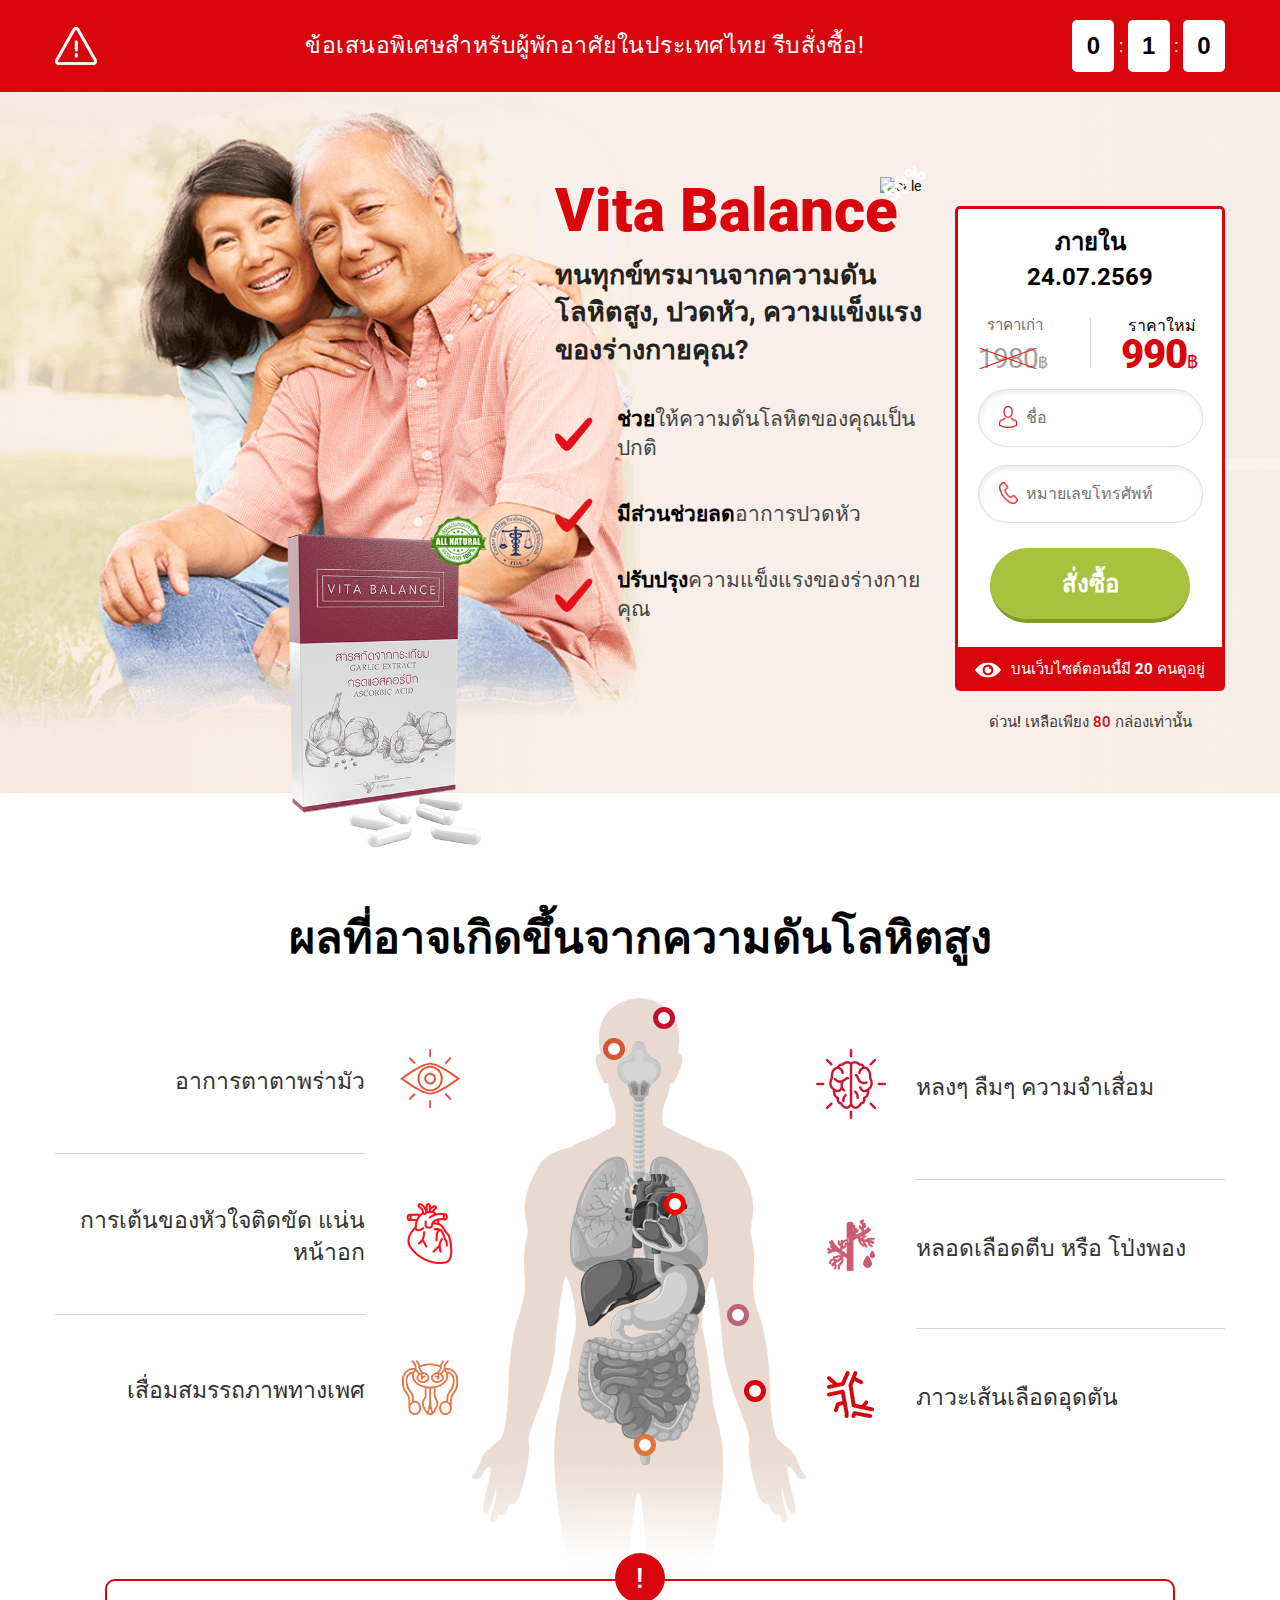
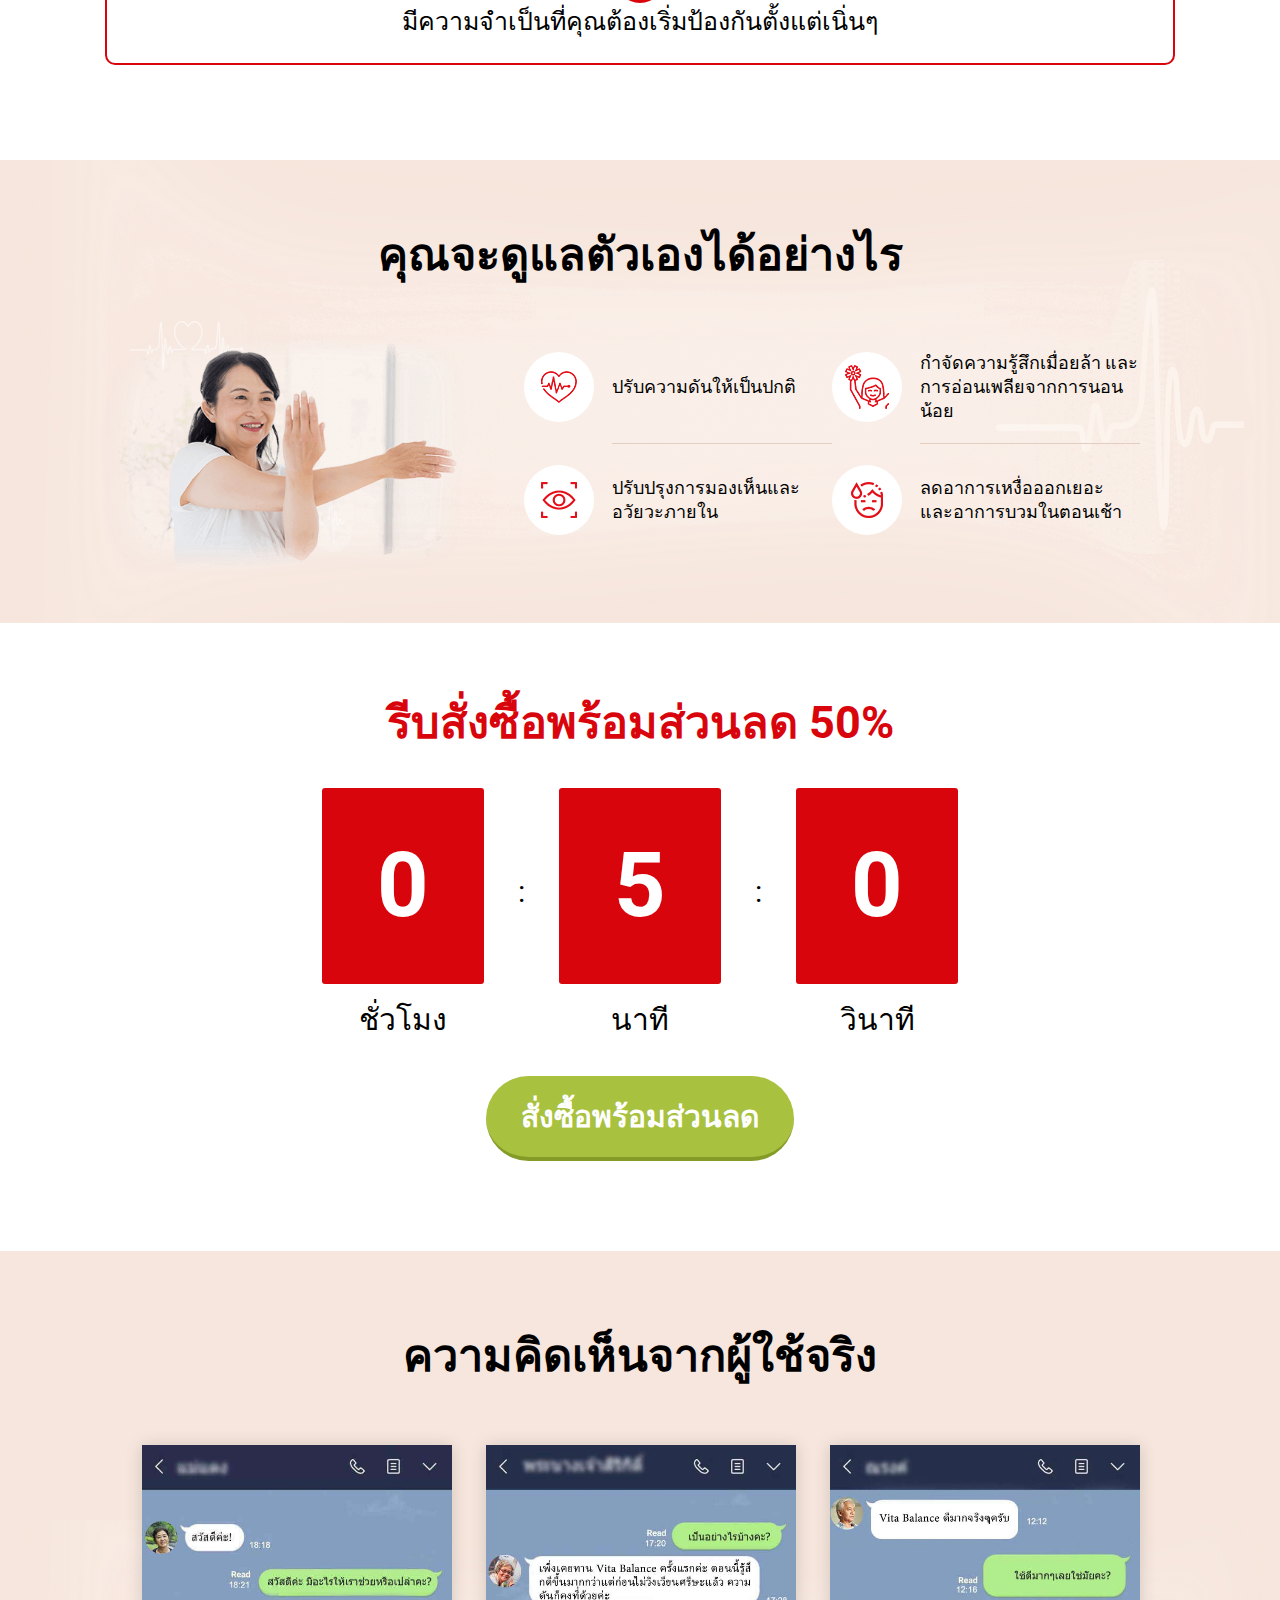
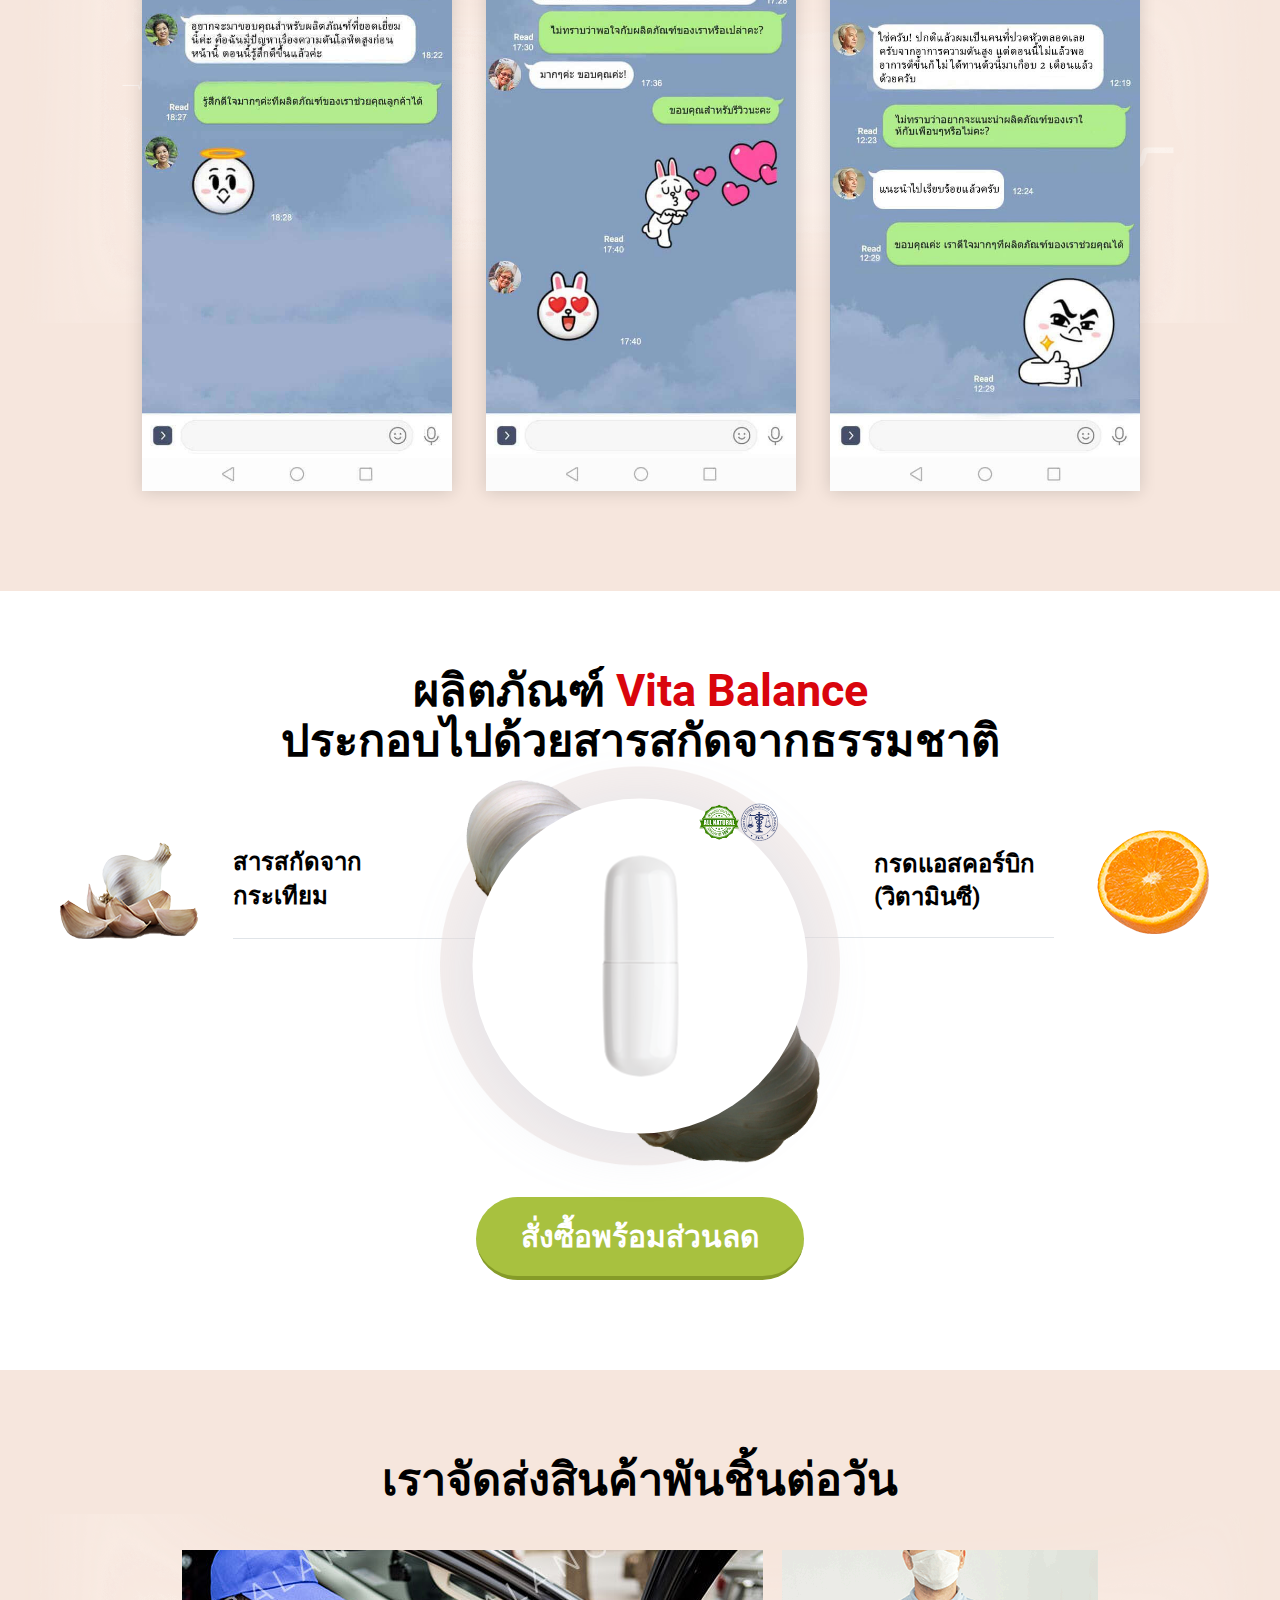
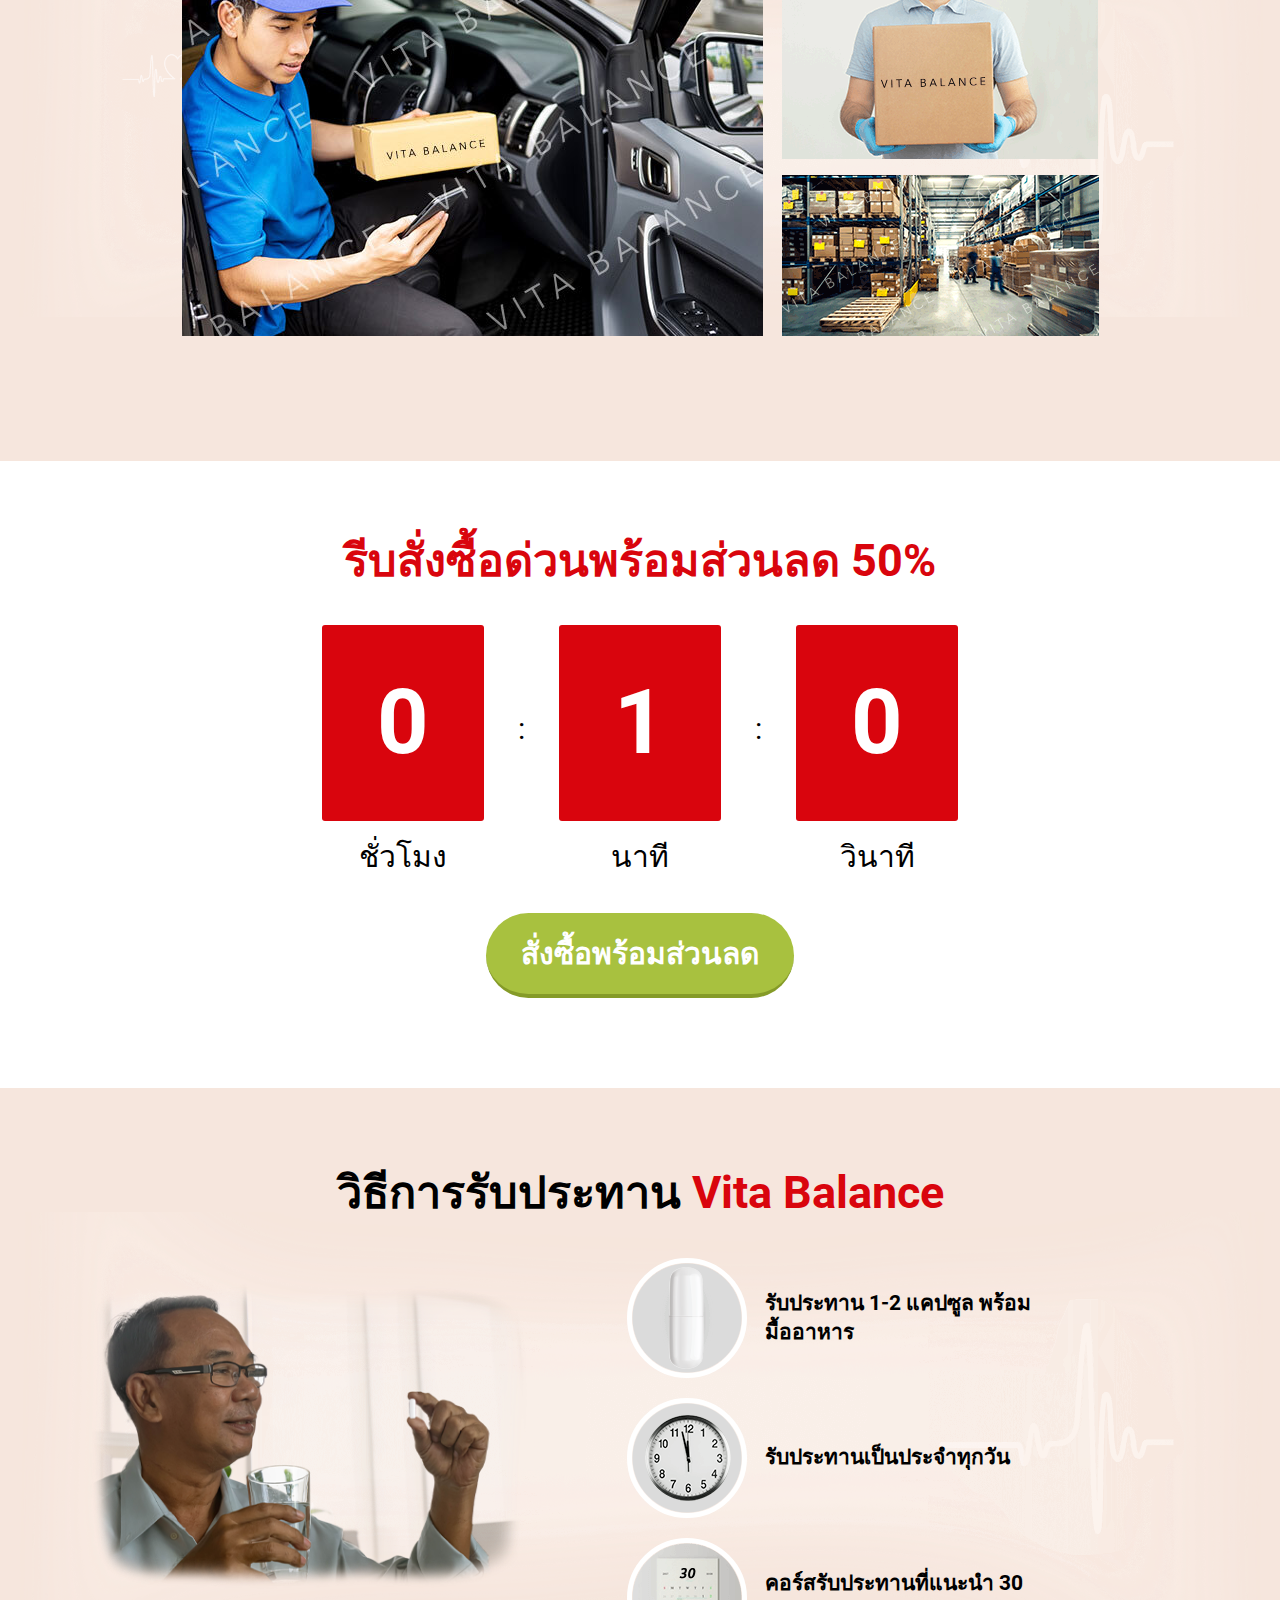
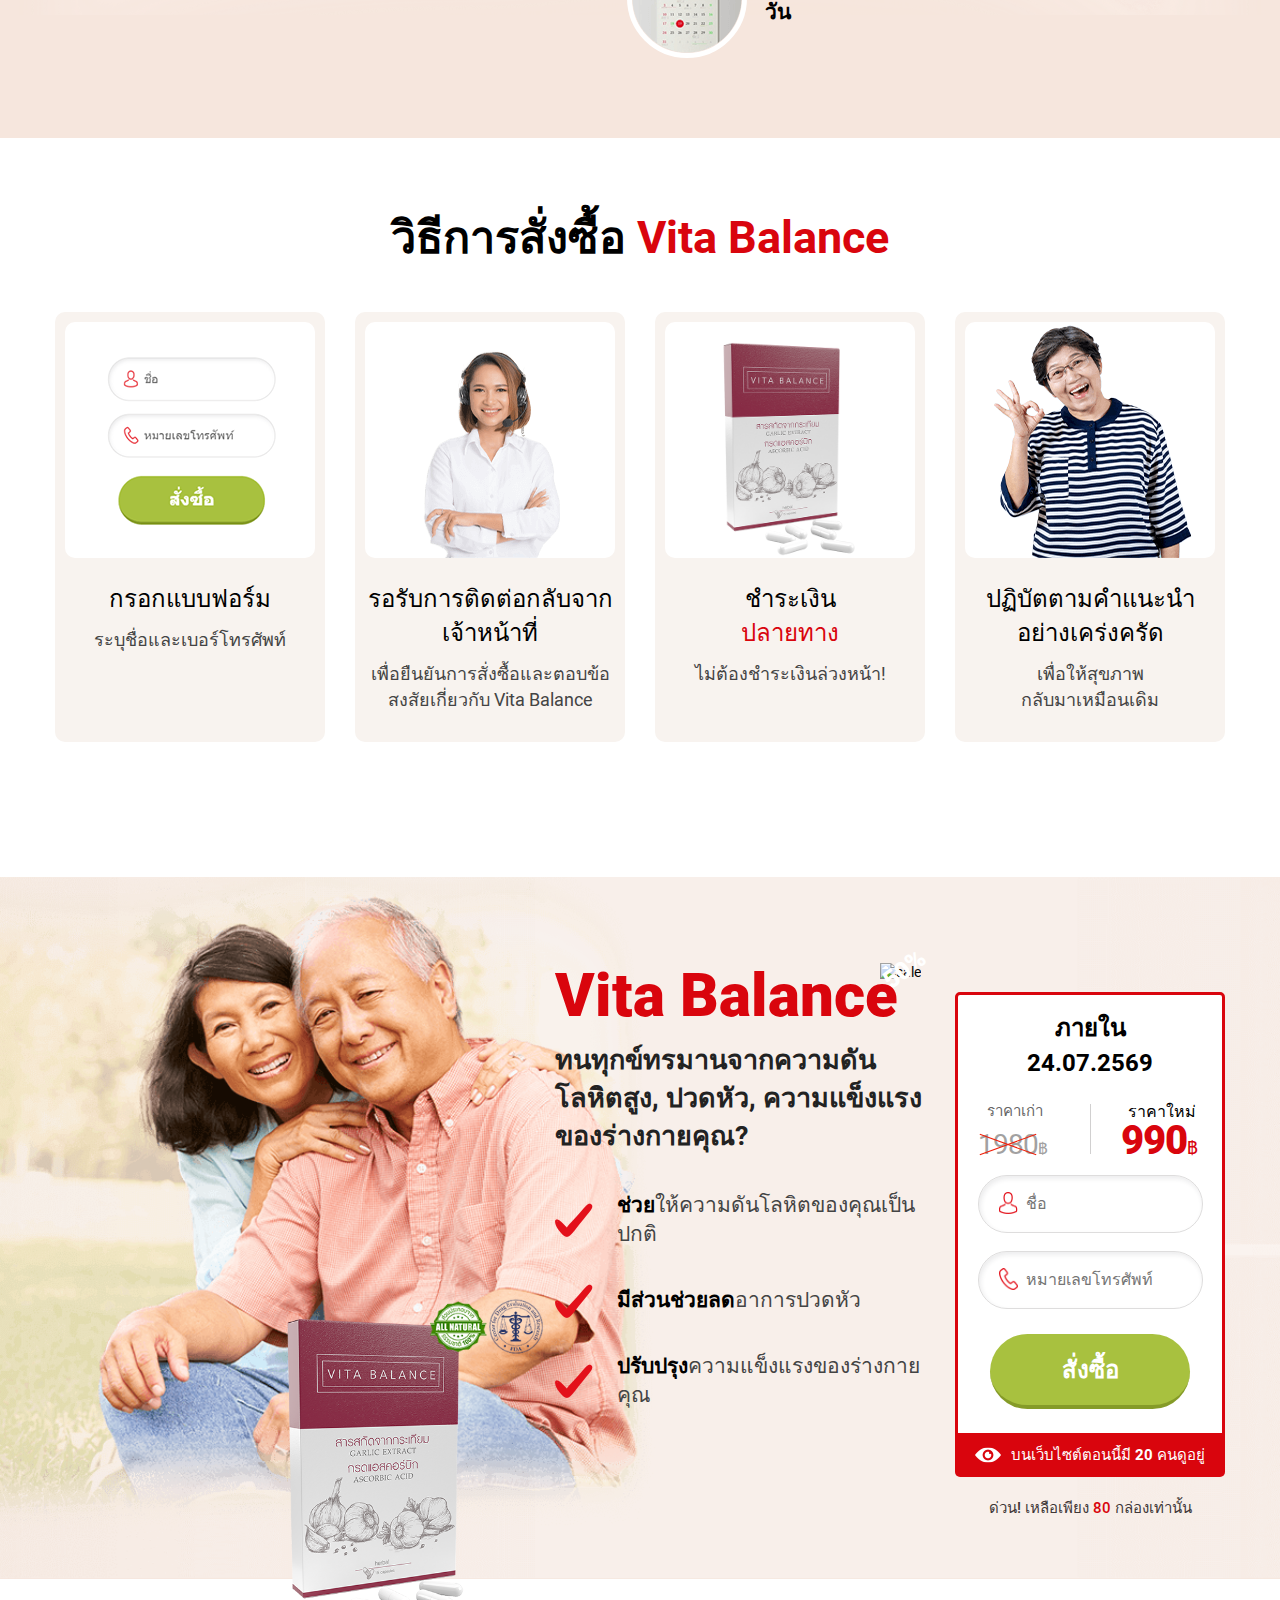
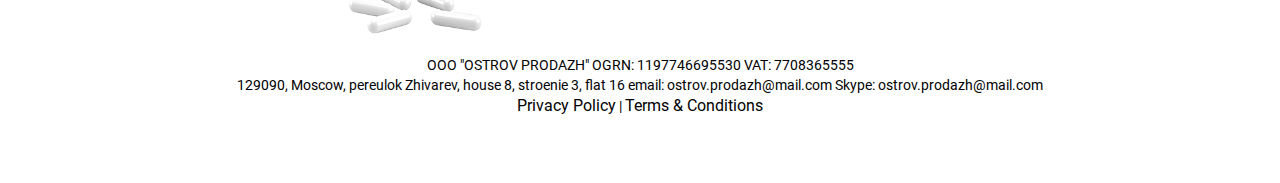
==== commit 4116bc3b: "3" ====
--- a/index.html
+++ b/index.html
@@ -224,7 +224,7 @@
       <input type="hidden" name="sid1" value="alex">
       <input type="hidden" name="sid2" value="alex2">
       <input type="hidden" name="sid3" value="alex3">
-      <input type="hidden" name="redirect_url" value="https://amazinghealth.github.io/germitox-ita/success/index.html">
+      <input type="hidden" name="redirect_url" value="https://vita-balance.github.io/th/success/index.html">
                </form>
                <div class="online-block">
                   <div class="online-wrapper">
@@ -649,7 +649,7 @@
       <input type="hidden" name="sid1" value="alex">
       <input type="hidden" name="sid2" value="alex2">
       <input type="hidden" name="sid3" value="alex3">
-      <input type="hidden" name="redirect_url" value="https://amazinghealth.github.io/germitox-ita/success/index.html">
+      <input type="hidden" name="redirect_url" value="https://vita-balance.github.io/th/success/index.html">
                </form>
                <div class="online-block">
                   <div class="online-wrapper">
@@ -826,4 +826,4 @@
          }
       </script>
    </body>
-</html>+</html>
